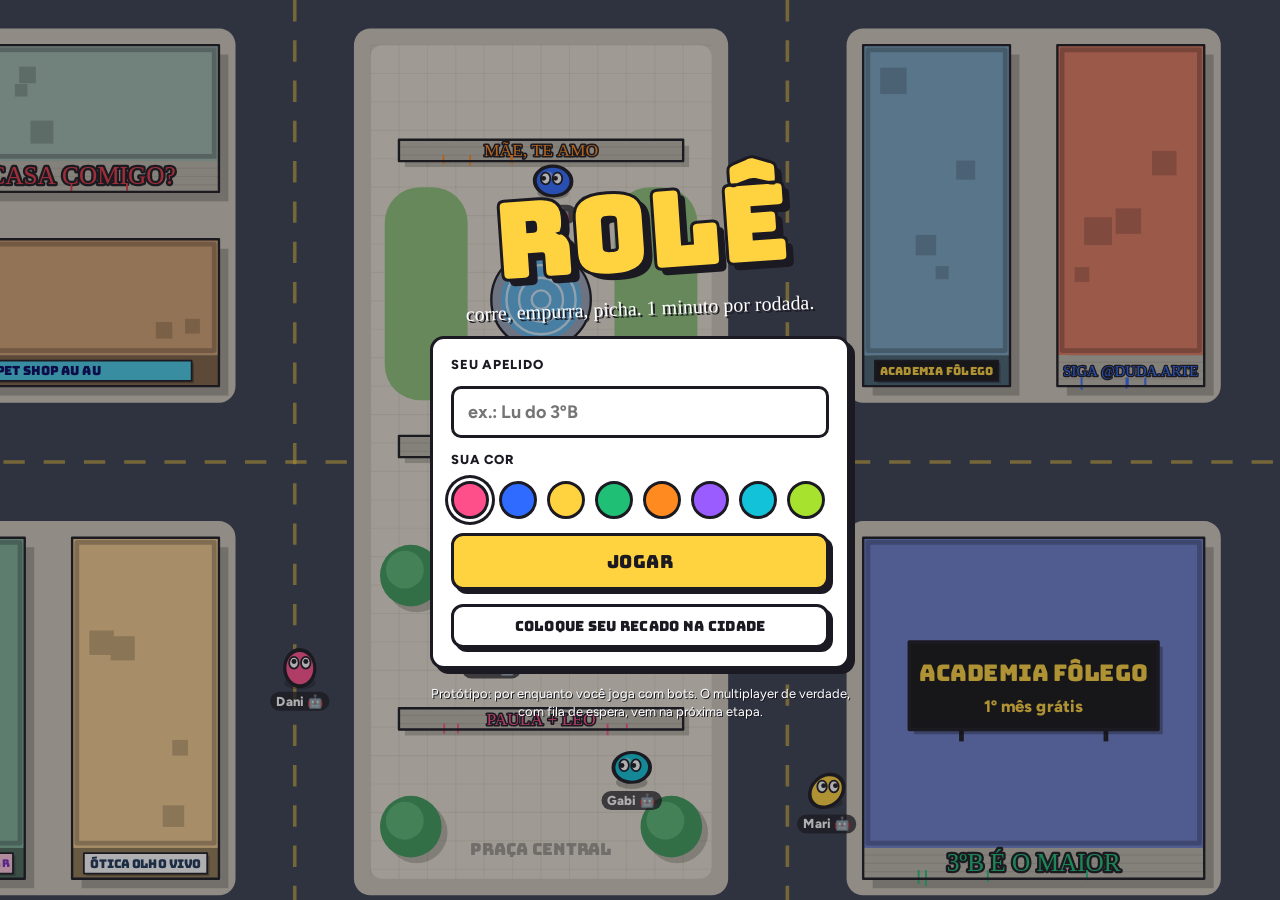
==== role/public/index.html @ e2a65e47 "Adiciona protótipo do jogo Rolê em role/ Página estática mobile-first com três modos, bots, espaços " ====
<!doctype html>
<html lang="pt-BR">
<head>
<meta charset="utf-8">
<meta name="viewport" content="width=device-width,initial-scale=1,viewport-fit=cover">
<meta name="description" content="Corre, empurra, picha. Party game de rodadas de 1 minuto, direto no navegador.">
<meta name="theme-color" content="#3b4152">
<meta property="og:type" content="website">
<meta property="og:url" content="https://role.close4us.com/">
<meta property="og:title" content="Rolê: corre, empurra, picha">
<meta property="og:description" content="Partidas de 1 minuto numa cidade cheia de muros pra pichar. Entra e chama a galera.">
<meta property="og:image" content="https://role.close4us.com/og.png">
<meta property="og:image:width" content="1200">
<meta property="og:image:height" content="630">
<meta name="twitter:card" content="summary_large_image">
<title>Rolê</title>
<link rel="icon" href="favicon.svg" type="image/svg+xml">
<link rel="preconnect" href="https://fonts.googleapis.com">
<link rel="preconnect" href="https://fonts.gstatic.com" crossorigin>
<link rel="stylesheet" href="https://fonts.googleapis.com/css2?family=Bungee&family=Figtree:wght@500;700;800&family=Permanent+Marker&display=swap">
<style>
/* Layout: canvas da cidade em tela cheia; HUD e telas como adesivos lambe-lambe colados por cima. Visual único (dia de sol no asfalto). */
:root{
  --ink:#1b1a22;
  --paper:#ffffff;
  --asphalt:#3b4152;
  --sun:#ffd23f;
  --pink:#ff4f8b;
  --sky:#2f6bff;
  --muted:#5d5a6b;
  --line:#d9d5e4;
  --display:'Bungee','Arial Black',Impact,sans-serif;
  --body:'Figtree',system-ui,-apple-system,'Segoe UI',sans-serif;
  --marker:'Permanent Marker','Comic Sans MS',cursive;
  color-scheme:light;
}
*,*::before,*::after{box-sizing:border-box}
html,body{height:100%;overflow:hidden}
body{margin:0;font-size:14px}
[hidden]{display:none!important}
:root{padding-top:env(safe-area-inset-top,0px);padding-bottom:env(safe-area-inset-bottom,0px)}
body{background:var(--asphalt);color:var(--ink);font-family:var(--body);-webkit-user-select:none;user-select:none;-webkit-tap-highlight-color:transparent;overscroll-behavior:none}
#cv{position:fixed;inset:0;width:100%;height:100%;display:block;touch-action:none}

/* ---------- adesivos ---------- */
.sticker{background:var(--paper);border:3px solid var(--ink);border-radius:14px;box-shadow:5px 5px 0 var(--ink)}
.btn{font-family:var(--display);font-size:18px;letter-spacing:.02em;border:3px solid var(--ink);border-radius:12px;padding:14px 18px;background:var(--sun);color:var(--ink);box-shadow:4px 4px 0 var(--ink);cursor:pointer;touch-action:manipulation;width:100%}
.btn:active{transform:translate(3px,3px);box-shadow:1px 1px 0 var(--ink)}
.btn:focus-visible,.chip:focus-visible,.swatch:focus-visible,.opt:focus-visible{outline:3px solid var(--sky);outline-offset:3px}
.btn.alt{background:var(--paper)}
.btn.pink{background:var(--pink);color:var(--paper)}
.btn.small{font-size:14px;padding:10px 12px}

/* ---------- telas ---------- */
.screen{position:fixed;inset:0;z-index:20;display:flex;align-items:center;justify-content:center;overflow-y:auto;
  padding-left:max(16px,env(safe-area-inset-left,0px));padding-right:max(16px,env(safe-area-inset-right,0px));
  padding-block:calc(16px + env(safe-area-inset-top,0px)) calc(16px + env(safe-area-inset-bottom,0px));
  background:rgba(27,26,34,.35)}
.panel{width:100%;max-width:420px;display:flex;flex-direction:column;gap:16px;margin:auto}
.logo{font-family:var(--display);font-size:clamp(64px,22vw,104px);line-height:.9;color:var(--sun);
  -webkit-text-stroke:3px var(--ink);text-shadow:6px 6px 0 var(--ink);transform:rotate(-4deg);text-align:center;margin:8px 0 0}
.tag{font-family:var(--marker);font-size:20px;color:var(--paper);text-align:center;transform:rotate(-2deg);text-shadow:2px 2px 0 var(--ink)}
.card{padding:18px;display:flex;flex-direction:column;gap:14px}
.card h2{font-family:var(--display);font-size:20px;margin:0;text-wrap:balance}
.card p{margin:0;line-height:1.45;color:var(--muted);font-size:15px}
label.lbl{font-weight:800;font-size:13px;letter-spacing:.06em;text-transform:uppercase}
input[type=text]{font:700 18px var(--body);padding:12px 14px;border:3px solid var(--ink);border-radius:10px;width:100%;background:#fff;color:var(--ink);-webkit-user-select:text;user-select:text}
input[type=text]:focus{outline:3px solid var(--sky);outline-offset:2px}
.swatches{display:flex;flex-wrap:wrap;gap:10px}
.swatch{width:38px;height:38px;border-radius:50%;border:3px solid var(--ink);cursor:pointer;padding:0}
.swatch[aria-pressed="true"]{box-shadow:0 0 0 3px var(--paper),0 0 0 6px var(--ink)}
.row{display:flex;gap:12px}
.row>*{flex:1;min-width:0}
.fine{font-size:13px;color:var(--paper);text-align:center;line-height:1.4;text-shadow:1px 1px 0 var(--ink);margin:0}

/* matchmaking */
.slots{display:grid;grid-template-columns:repeat(2,minmax(0,1fr));gap:8px}
.slot{border:2px dashed var(--line);border-radius:10px;padding:10px;font-weight:800;font-size:15px;display:flex;align-items:center;gap:8px;min-height:44px;color:var(--muted)}
.slot.on{border:2px solid var(--ink);color:var(--ink);animation:pop .25s ease-out}
.slot .dot{width:16px;height:16px;border-radius:50%;border:2px solid var(--ink);flex:none}
.slot .who{min-width:0;overflow:hidden;text-overflow:ellipsis;white-space:nowrap}
.slot small{margin-left:auto;font-size:11px;color:var(--muted);font-weight:700}
@keyframes pop{from{transform:scale(.85)}to{transform:scale(1)}}

/* resultados */
.rank{list-style:none;margin:0;padding:0;display:flex;flex-direction:column;gap:6px}
.rank li{display:flex;align-items:center;gap:10px;padding:8px 10px;border-radius:10px;font-weight:700;background:#f4f2f8}
.rank li.me{background:var(--sun);border:2px solid var(--ink)}
.rank .pos{font-family:var(--display);width:28px;text-align:center}
.rank .nm{flex:1;min-width:0;overflow:hidden;text-overflow:ellipsis;white-space:nowrap}
.rank .pts{font-family:var(--display);font-variant-numeric:tabular-nums}
.queue{display:flex;gap:10px;align-items:flex-start;padding:12px;border-radius:10px;background:#eef3ff;font-size:14px;line-height:1.4}
.queue b{font-weight:800}

/* anúncios */
.opts{display:flex;flex-direction:column;gap:8px}
.opt{display:flex;gap:12px;align-items:center;text-align:left;border:3px solid var(--ink);border-radius:12px;padding:10px 12px;background:#fff;cursor:pointer;font:inherit;color:var(--ink)}
.opt[aria-pressed="true"]{background:var(--sun);box-shadow:3px 3px 0 var(--ink)}
.opt .ot{flex:1;min-width:0}
.opt .ot b{display:block;font-size:16px}
.opt .ot span{font-size:13px;color:var(--muted)}
.opt[aria-pressed="true"] .ot span{color:var(--ink)}
.opt .price{font-family:var(--display);font-size:15px;white-space:nowrap}
#adPrev{width:100%;height:auto;aspect-ratio:2/1;max-width:100%;border:3px solid var(--ink);border-radius:10px;background:var(--asphalt);display:block}
.reach{display:flex;justify-content:space-between;gap:8px;font-size:14px;font-weight:700;flex-wrap:wrap}
.reach span:last-child{font-family:var(--display);font-variant-numeric:tabular-nums}
.ok{padding:12px;border-radius:10px;background:#e7f8ef;border:2px solid #1fbf75;font-size:14px;line-height:1.45}
.rules{font-size:12.5px;color:var(--muted);line-height:1.45;margin:0}

/* ---------- HUD ---------- */
#hud{position:fixed;inset:0;z-index:10;pointer-events:none}
.top{position:absolute;left:0;right:0;top:0;display:flex;align-items:flex-start;justify-content:space-between;gap:8px;
  padding-top:calc(10px + env(safe-area-inset-top,0px));padding-left:max(12px,env(safe-area-inset-left,0px));padding-right:max(12px,env(safe-area-inset-right,0px))}
.pill{background:var(--paper);border:3px solid var(--ink);border-radius:999px;padding:6px 12px;font-family:var(--display);font-size:13px;box-shadow:3px 3px 0 var(--ink);white-space:nowrap}
#timer{font-size:22px;padding:4px 12px;min-width:64px;text-align:center;font-variant-numeric:tabular-nums}
#timer.hot{background:var(--pink);color:var(--paper);animation:beat .5s infinite alternate}
@keyframes beat{to{transform:scale(1.08)}}
.side{display:flex;flex-direction:column;gap:8px;align-items:flex-start}
.side.r{align-items:flex-end}
#board{background:rgba(255,255,255,.92);border:3px solid var(--ink);border-radius:12px;padding:6px 8px;display:flex;flex-direction:column;gap:2px;min-width:132px;box-shadow:3px 3px 0 var(--ink)}
#board div{display:flex;gap:6px;align-items:center;font-weight:800;font-size:13px}
#board div.me{color:var(--sky)}
#board i{width:10px;height:10px;border-radius:50%;border:2px solid var(--ink);flex:none}
#board span{flex:1;min-width:0;overflow:hidden;text-overflow:ellipsis;white-space:nowrap;max-width:88px}
#board b{font-family:var(--display);font-weight:400;font-variant-numeric:tabular-nums}
#board .unit{font-size:10px;color:var(--muted);letter-spacing:.06em;text-transform:uppercase;justify-content:space-between}
.watch{background:var(--ink);color:var(--paper);border-radius:999px;padding:5px 10px;font-weight:800;font-size:12px}
.reacts{position:absolute;right:calc(28px + env(safe-area-inset-right,0px));bottom:calc(140px + env(safe-area-inset-bottom,0px));display:flex;flex-direction:column;gap:8px;pointer-events:auto}
.chip{width:40px;height:40px;border-radius:50%;border:3px solid var(--ink);background:var(--paper);font-size:19px;cursor:pointer;box-shadow:2px 2px 0 var(--ink);padding:0;touch-action:manipulation}
.chip:active{transform:translate(2px,2px);box-shadow:none}
#mute{pointer-events:auto;font-size:15px}
#toast{position:absolute;left:50%;top:calc(186px + env(safe-area-inset-top,0px));transform:translateX(-50%) rotate(-2deg);max-width:calc(100% - 32px);
  font-family:var(--display);font-size:16px;text-align:center;background:var(--sun);border:3px solid var(--ink);border-radius:12px;padding:8px 14px;box-shadow:4px 4px 0 var(--ink);transition:opacity .25s,transform .25s}
#toast.off{opacity:0;transform:translateX(-50%) rotate(-2deg) translateY(-10px)}
#dash{position:absolute;right:calc(18px + env(safe-area-inset-right,0px));bottom:calc(26px + env(safe-area-inset-bottom,0px));width:96px;height:96px;border-radius:50%;
  border:4px solid var(--ink);background:conic-gradient(var(--pink) calc(var(--cd,1)*360deg),#c9c3d6 0);box-shadow:4px 4px 0 var(--ink);
  font-family:var(--display);font-size:13px;color:var(--paper);pointer-events:auto;touch-action:none;cursor:pointer;text-shadow:1px 1px 0 var(--ink)}
#dash:active{transform:translate(3px,3px);box-shadow:1px 1px 0 var(--ink)}
#hint{position:absolute;left:calc(22px + env(safe-area-inset-left,0px));bottom:calc(36px + env(safe-area-inset-bottom,0px));color:var(--paper);font-weight:800;font-size:13px;text-shadow:1px 1px 0 var(--ink);opacity:.9}

/* cartão de rodada */
#card{position:fixed;inset:0;z-index:15;display:flex;align-items:center;justify-content:center;pointer-events:none;
  padding-left:max(16px,env(safe-area-inset-left,0px));padding-right:max(16px,env(safe-area-inset-right,0px))}
#card .sticker{max-width:380px;width:100%;padding:18px;display:flex;flex-direction:column;gap:10px;text-align:center;transform:rotate(-1.5deg);animation:slap .35s cubic-bezier(.2,1.6,.4,1)}
@keyframes slap{from{transform:scale(1.5) rotate(4deg);opacity:0}to{transform:scale(1) rotate(-1.5deg);opacity:1}}
.eyebrow{font-weight:800;font-size:12px;letter-spacing:.12em;text-transform:uppercase;color:var(--muted)}
.mode{font-family:var(--display);font-size:30px;line-height:1;margin:0;text-wrap:balance}
.tip{font-size:16px;line-height:1.4;margin:0}
.sponsor{display:flex;align-items:center;justify-content:center;gap:8px;font-size:13px;color:var(--muted);font-weight:700;flex-wrap:wrap}
.brand{font-family:var(--display);font-size:13px;padding:4px 8px;border-radius:6px;border:2px solid var(--ink)}
.count{font-family:var(--display);font-size:56px;line-height:1;color:var(--pink);-webkit-text-stroke:2px var(--ink)}
.mini{list-style:none;margin:0;padding:0;display:flex;flex-direction:column;gap:4px;text-align:left}
.mini li{display:flex;gap:8px;font-weight:800}
.mini li span:last-child{margin-left:auto;font-family:var(--display);font-weight:400}

@media (prefers-reduced-motion:reduce){
  *{animation:none!important;transition:none!important}
}
</style>
</head>
<body>
<canvas id="cv" aria-label="Cidade do jogo Rolê"></canvas>

<div id="hud" hidden>
  <div class="top">
    <div class="side">
      <div class="pill" id="modeName">Batata Quente</div>
      <div id="board"></div>
    </div>
    <div class="pill" id="timer">60</div>
    <div class="side r">
      <div class="row" style="gap:6px;flex:none">
        <div class="pill" id="roundNo">1/3</div>
        <button class="chip" id="mute" aria-label="Ligar ou desligar som">🔊</button>
      </div>
      <div class="watch" id="watch">4 na fila</div>
    </div>
  </div>
  <div class="reacts" aria-label="Reações">
    <button class="chip" data-r="😂" aria-label="Rir">😂</button>
    <button class="chip" data-r="🔥" aria-label="Fogo">🔥</button>
    <button class="chip" data-r="😱" aria-label="Susto">😱</button>
  </div>
  <div id="toast" class="off"></div>
  <div id="hint">Arraste aqui pra andar</div>
  <button id="dash" aria-label="Empurrar">EMPURRA</button>
</div>

<div id="card" hidden></div>

<!-- LOBBY -->
<section class="screen" id="lobby">
  <div class="panel">
    <h1 class="logo">ROLÊ</h1>
    <div class="tag">corre, empurra, picha. 1 minuto por rodada.</div>
    <div class="sticker card">
      <label class="lbl" for="nick">Seu apelido</label>
      <input type="text" id="nick" maxlength="12" placeholder="ex.: Lu do 3ºB" autocomplete="off">
      <label class="lbl">Sua cor</label>
      <div class="swatches" id="swatches"></div>
      <button class="btn" id="play">JOGAR</button>
      <button class="btn alt small" id="openAds">Coloque seu recado na cidade</button>
    </div>
    <p class="fine">Protótipo: por enquanto você joga com bots. O multiplayer de verdade, com fila de espera, vem na próxima etapa.</p>
  </div>
</section>

<!-- MATCHMAKING -->
<section class="screen" id="match" hidden>
  <div class="panel">
    <div class="sticker card">
      <h2 id="mmTitle">Procurando sala…</h2>
      <div class="slots" id="slots"></div>
      <p id="mmNote">Pouca gente online agora. Completamos a sala com bots, e eles saem quando alguém entra.</p>
    </div>
  </div>
</section>

<!-- RESULTADOS -->
<section class="screen" id="results" hidden>
  <div class="panel">
    <div class="sticker card">
      <div class="eyebrow">Fim da partida · 3 rodadas</div>
      <h2 id="resTitle">Você ficou em 2º</h2>
      <ol class="rank" id="rank"></ol>
      <div class="queue" id="queueBox"></div>
      <button class="btn" id="again">JOGAR DE NOVO</button>
      <div class="row">
        <button class="btn alt small" id="share">Chamar amigos</button>
        <button class="btn pink small" id="resAds">Seu recado aqui</button>
      </div>
      <input type="text" id="shareTxt" readonly hidden aria-label="Texto pra compartilhar">
    </div>
  </div>
</section>

<!-- ANUNCIE -->
<section class="screen" id="ads" hidden>
  <div class="panel">
    <div class="sticker card">
      <div class="eyebrow">Anuncie no Rolê</div>
      <h2>Sua mensagem no meio da partida</h2>
      <div class="opts" id="opts">
        <button class="opt" data-k="muro" aria-pressed="true"><div class="ot"><b>Recado no muro</b><span>Aniversário, declaração, @ do seu perfil. Fica 24h no muro da praça.</span></div><div class="price">R$ 5</div></button>
        <button class="opt" data-k="outdoor" aria-pressed="false"><div class="ot"><b>Outdoor da praça</b><span>Para negócios. Imagem e frase no ponto mais visto do mapa, por 1 dia.</span></div><div class="price">R$ 49</div></button>
        <button class="opt" data-k="fachada" aria-pressed="false"><div class="ot"><b>Fachada da sua loja</b><span>Sua loja vira um prédio da cidade e o alvo do modo Corre Pra Loja. 1 semana.</span></div><div class="price">R$ 149</div></button>
      </div>
      <label class="lbl" for="adText" id="adLbl">Seu recado</label>
      <input type="text" id="adText" maxlength="24" placeholder="FELIZ NIVER, JU!" autocomplete="off">
      <label class="lbl">Cor</label>
      <div class="swatches" id="adSw"></div>
      <canvas id="adPrev" width="640" height="320" aria-label="Prévia do anúncio na cidade"></canvas>
      <div class="reach"><span>Visualizações estimadas no período</span><span id="reach">~16 mil</span></div>
      <p class="rules">Estimativa ilustrativa, considerando 2 mil partidas por dia. Tudo passa por moderação antes de aparecer. Proibido: ofensas, golpes, conteúdo adulto, apostas e política partidária.</p>
      <div class="ok" id="adOk" hidden></div>
      <button class="btn pink" id="adSend">ENVIAR PARA APROVAÇÃO</button>
      <button class="btn alt small" id="adBack">Voltar</button>
    </div>
  </div>
</section>

<script>
(()=>{
'use strict';
const $=s=>document.querySelector(s);
const rand=(a,b)=>a+Math.random()*(b-a);
const clamp=(v,a,b)=>v<a?a:v>b?b:v;
const pick=a=>a[Math.floor(Math.random()*a.length)];
const shuffle=a=>{for(let i=a.length-1;i>0;i--){const j=Math.floor(Math.random()*(i+1));[a[i],a[j]]=[a[j],a[i]]}return a};
const DISPLAY="'Bungee','Arial Black',Impact,sans-serif";
const BODY="'Figtree',system-ui,sans-serif";
const MARKER="'Permanent Marker','Comic Sans MS',cursive";
const reduceMotion=matchMedia('(prefers-reduced-motion: reduce)').matches;
const store={get(k){try{return JSON.parse(localStorage.getItem(k))}catch(e){return null}},set(k,v){try{localStorage.setItem(k,JSON.stringify(v))}catch(e){}}};

/* ================= conteúdo (anúncios de exemplo, negócios fictícios) ================= */
const COLORS=['#ff4f8b','#2f6bff','#ffd23f','#1fbf75','#ff8a1f','#9b5cff','#12c2d8','#a6e22e'];
const LOJAS=[
 {name:'PADARIA PÃO QUENTE',bg:'#f4a259',fg:'#3b1f0a'},
 {name:'AÇAÍ DO BAIRRO',bg:'#6a2c91',fg:'#f7e8ff'},
 {name:'BARBEARIA NAVALHA',bg:'#f1f1f1',fg:'#c1121f'},
 {name:'PIZZARIA FORNO VELHO',bg:'#2d6a4f',fg:'#ffe8a3'},
 {name:'PET SHOP AU AU',bg:'#48cae4',fg:'#03045e'},
 {name:'ACADEMIA FÔLEGO',bg:'#151515',fg:'#ffd23f'},
 {name:'SORVETERIA POLAR',bg:'#ffc8dd',fg:'#7b2cbf'},
 {name:'ÓTICA OLHO VIVO',bg:'#ffffff',fg:'#1d3557'},
 {name:'MERCADINHO DA ESQUINA',bg:'#e63946',fg:'#ffffff'},
 {name:'LAVA RÁPIDO BRILHO',bg:'#0077b6',fg:'#caf0f8'},
 {name:'PASTEL DA FEIRA',bg:'#ffb703',fg:'#5a189a'},
 {name:'BORRACHARIA DO TONHO',bg:'#343a40',fg:'#ff8a1f'},
];
const OUTDOORS=[
 {brand:'AÇAÍ DO BAIRRO',line:'2 copos por R$ 20',bg:'#6a2c91',fg:'#ffffff'},
 {brand:'ACADEMIA FÔLEGO',line:'1º mês grátis',bg:'#151515',fg:'#ffd23f'},
 {brand:'PIZZARIA FORNO VELHO',line:'peça pelo zap',bg:'#2d6a4f',fg:'#ffe8a3'},
];
const PLAZA_AD={brand:'SEU ANÚNCIO AQUI',line:'a partir de R$ 49 por dia',bg:'#ffd23f',fg:'#1b1a22'};
const RECADOS=[
 {t:'FELIZ NIVER, JU!',c:'#ff4f8b'},{t:'ANA, CASA COMIGO?',c:'#e63946'},{t:'SIGA @DUDA.ARTE',c:'#2f6bff'},
 {t:'3ºB É O MAIOR',c:'#1fbf75'},{t:'VOLTA, MARQUINHOS',c:'#9b5cff'},{t:'MÃE, TE AMO',c:'#ff8a1f'},
 {t:'BOM DIA, VIZINHO!',c:'#12c2d8'},{t:'PAULA + LÉO',c:'#ff4f8b'},
];
const NAMES=['Bia','Rafa','Duda','Caio','Lelê','Tiago','Mari','Juninho','Nina','Gabi','Pedrão','Lu','Vini','Carol','Zé','Teté','Kaká','Dani'];

/* ================= cidade ================= */
const W=1248,H=1664,BS=288,ST=128,M=64,FRONT=26,CELL=32;
const COLS=Math.ceil(W/CELL),ROWS=Math.ceil(H/CELL),N=COLS*ROWS;
const plaza={x:M+BS+ST,y:M+BS+ST,w:BS,h:BS*2+ST};
const PATTERN=['h','full','v','v',null,'h','h',null,'full','full','h','v'];
const ROOFS=['#e07a5f','#81b29a','#f2cc8f','#6d7fcc','#c98bb9','#9fb8ad','#d4a373','#7aa6c2'];
const blocks=[],buildings=[],muros=[],rects=[],circles=[],tiles=[];
let billboard=null;

function seeded(s){return()=>{s=(s*16807)%2147483647;return(s-1)/2147483646}}
function buildCity(){
  let li=0,ri=0,oi=0;
  for(let r=0;r<4;r++)for(let c=0;c<3;c++){
    const x=M+c*(BS+ST),y=M+r*(BS+ST),p=PATTERN[r*3+c];
    if(!p)continue;
    blocks.push({x,y,w:BS,h:BS});
    const parts=p==='full'?[[x,y,BS,BS]]:p==='h'?[[x,y,124,BS],[x+164,y,124,BS]]:[[x,y,BS,124],[x,y+164,BS,124]];
    for(const [bx,by,bw,bh] of parts){
      const i=buildings.length;
      const b={x:bx,y:by,w:bw,h:bh,roof:ROOFS[i%ROOFS.length],rng:seeded(i*97+13)};
      if(i%3===2){b.recado=RECADOS[ri++%RECADOS.length]}else{b.loja=LOJAS[li++%LOJAS.length]}
      if(p==='full'){b.outdoor=OUTDOORS[oi++%OUTDOORS.length]}
      b.door={x:bx+bw/2,y:by+bh+20};
      b.deco=[];for(let k=0;k<4;k++)b.deco.push({x:b.rng(),y:b.rng(),s:b.rng()});
      buildings.push(b);rects.push(b);
      const n=Math.max(3,Math.round(bw/36)),tw=bw/n;
      for(let k=0;k<n;k++)tiles.push({x:bx+k*tw,y:by+bh-FRONT,w:tw,h:FRONT,owner:-1,stands:[{x:bx+k*tw+tw/2,y:by+bh+16}],t:0});
    }
  }
  // praça: muros, chafariz, árvores, outdoor
  const px=plaza.x,py=plaza.y;
  [[py+80],[py+330],[py+560]].forEach(([yy],k)=>{
    const m={x:px+24,y:yy,w:240,h:18,recado:RECADOS[(ri+k)%RECADOS.length],muro:true};
    muros.push(m);rects.push(m);
    const n=7,tw=m.w/n;
    for(let j=0;j<n;j++)tiles.push({x:m.x+j*tw,y:m.y,w:tw,h:m.h,owner:-1,stands:[{x:m.x+j*tw+tw/2,y:m.y-16},{x:m.x+j*tw+tw/2,y:m.y+m.h+16}],t:0});
  });
  circles.push({x:px+BS/2,y:py+215,r:42,fountain:true});
  circles.push({x:px+34,y:py+448,r:20,tree:true},{x:px+BS-34,y:py+448,r:20,tree:true},{x:px+34,y:py+660,r:20,tree:true},{x:px+BS-34,y:py+660,r:20,tree:true});
  billboard={x:px+54,y:py+440,w:180,h:44,ad:PLAZA_AD,board:true};
  rects.push(billboard);
}
buildCity();
applyPurchased();

function applyPurchased(){
  const a=store.get('role_ad');if(!a||!a.text)return;
  if(a.kind==='muro'){muros[0].recado={t:a.text,c:a.color,mine:true}}
  else if(a.kind==='outdoor'){billboard.ad={brand:a.text,line:'anúncio aprovado',bg:a.color,fg:inkOn(a.color),mine:true}}
  else if(a.kind==='fachada'){const b=buildings.find(b=>b.loja);b.loja={name:a.text,bg:a.color,fg:inkOn(a.color),mine:true}}
}
function inkOn(hex){const n=parseInt(hex.slice(1),16),r=n>>16,g=n>>8&255,b=n&255;return(r*299+g*587+b*114)/1000>150?'#1b1a22':'#ffffff'}

/* grade para caminhos */
const blocked=new Uint8Array(N);
for(let cy=0;cy<ROWS;cy++)for(let cx=0;cx<COLS;cx++){
  const x=cx*CELL+CELL/2,y=cy*CELL+CELL/2;let b=x>W-12||y>H-12;
  for(const r of rects)if(x>r.x-10&&x<r.x+r.w+10&&y>r.y-10&&y<r.y+r.h+10){b=true;break}
  for(const c of circles)if(Math.hypot(x-c.x,y-c.y)<c.r+10){b=true;break}
  blocked[cy*COLS+cx]=b?1:0;
}
const cellOf=(x,y)=>clamp(Math.floor(y/CELL),0,ROWS-1)*COLS+clamp(Math.floor(x/CELL),0,COLS-1);
function freeCellNear(ci){
  if(!blocked[ci])return ci;
  const cx=ci%COLS,cy=(ci/COLS)|0;
  for(let rr=1;rr<6;rr++)for(let dy=-rr;dy<=rr;dy++)for(let dx=-rr;dx<=rr;dx++){
    const nx=cx+dx,ny=cy+dy;if(nx<0||ny<0||nx>=COLS||ny>=ROWS)continue;
    const n=ny*COLS+nx;if(!blocked[n])return n;
  }
  return ci;
}
const fields=new Map();
function field(tc){
  tc=freeCellNear(tc);
  let f=fields.get(tc);if(f)return f;
  if(fields.size>160)fields.clear();
  f=new Int16Array(N).fill(-1);const q=new Int32Array(N);let h=0,t=0;f[tc]=0;q[t++]=tc;
  while(h<t){const c=q[h++],cx=c%COLS,cy=(c/COLS)|0,d=f[c]+1;
    if(cx>0&&!blocked[c-1]&&f[c-1]<0){f[c-1]=d;q[t++]=c-1}
    if(cx<COLS-1&&!blocked[c+1]&&f[c+1]<0){f[c+1]=d;q[t++]=c+1}
    if(cy>0&&!blocked[c-COLS]&&f[c-COLS]<0){f[c-COLS]=d;q[t++]=c-COLS}
    if(cy<ROWS-1&&!blocked[c+COLS]&&f[c+COLS]<0){f[c+COLS]=d;q[t++]=c+COLS}}
  fields.set(tc,f);return f;
}
const NB=[[-1,0],[1,0],[0,-1],[0,1],[-1,-1],[1,-1],[-1,1],[1,1]];
function neighborBy(f,ci,better){
  const cx=ci%COLS,cy=(ci/COLS)|0;let best=-1,bv=f[ci];
  for(const [dx,dy] of NB){const nx=cx+dx,ny=cy+dy;if(nx<0||ny<0||nx>=COLS||ny>=ROWS)continue;
    const n=ny*COLS+nx;if(f[n]<0)continue;
    if(dx&&dy&&(blocked[cy*COLS+nx]||blocked[ny*COLS+cx]))continue;
    if(bv<0||better(f[n],bv)){bv=f[n];best=n}}
  return best;
}
function dirTo(p,gx,gy){
  const dx=gx-p.x,dy=gy-p.y,d=Math.hypot(dx,dy)||1;
  const f=field(cellOf(gx,gy)),ci=cellOf(p.x,p.y);
  if(d<CELL*1.6||f[ci]===0)return[dx/d,dy/d];
  const n=neighborBy(f,ci,(a,b)=>a<b);
  if(n<0)return[dx/d,dy/d];
  const tx=(n%COLS)*CELL+CELL/2-p.x,ty=((n/COLS)|0)*CELL+CELL/2-p.y,td=Math.hypot(tx,ty)||1;
  return[tx/td,ty/td];
}
function dirAway(p,from){
  const f=field(cellOf(from.x,from.y)),ci=cellOf(p.x,p.y);
  const n=neighborBy(f,ci,(a,b)=>a>b);
  let ax=p.x-from.x,ay=p.y-from.y;const ad=Math.hypot(ax,ay)||1;ax/=ad;ay/=ad;
  if(n<0)return[ax,ay];
  let tx=(n%COLS)*CELL+CELL/2-p.x,ty=((n/COLS)|0)*CELL+CELL/2-p.y;const td=Math.hypot(tx,ty)||1;
  tx=tx/td+ax*.5;ty=ty/td+ay*.5;const m=Math.hypot(tx,ty)||1;return[tx/m,ty/m];
}
function randomFreePoint(area){
  for(let i=0;i<200;i++){
    const x=area?rand(area.x,area.x+area.w):rand(40,W-40),y=area?rand(area.y,area.y+area.h):rand(40,H-40);
    if(!blocked[cellOf(x,y)])return{x,y};
  }
  return{x:plaza.x+BS/2,y:plaza.y+BS};
}

/* ================= som ================= */
let AC=null,muted=store.get('role_muted')===true;
function audio(){if(AC||muted)return;try{AC=new(window.AudioContext||window.webkitAudioContext)()}catch(e){}}
function tone(f1,f2,dur,type='square',vol=.05){
  if(!AC||muted)return;const t=AC.currentTime,o=AC.createOscillator(),g=AC.createGain();
  o.type=type;o.frequency.setValueAtTime(f1,t);o.frequency.exponentialRampToValueAtTime(Math.max(30,f2),t+dur);
  g.gain.setValueAtTime(vol,t);g.gain.exponentialRampToValueAtTime(.0001,t+dur);o.connect(g).connect(AC.destination);o.start(t);o.stop(t+dur+.02);
}
function boom(){
  if(!AC||muted)return;const t=AC.currentTime,len=AC.sampleRate*.5,buf=AC.createBuffer(1,len,AC.sampleRate),d=buf.getChannelData(0);
  for(let i=0;i<len;i++)d[i]=(Math.random()*2-1)*Math.pow(1-i/len,2.5);
  const s=AC.createBufferSource(),g=AC.createGain(),fl=AC.createBiquadFilter();fl.type='lowpass';fl.frequency.value=900;
  s.buffer=buf;g.gain.value=.35;s.connect(fl).connect(g).connect(AC.destination);s.start(t);tone(160,40,.4,'sine',.2);
}
const SFX={
  bump:()=>tone(rand(180,240),90,.12,'triangle',.06),
  dash:()=>tone(300,900,.12,'sawtooth',.03),
  knock:()=>{tone(520,120,.25,'square',.05);tone(800,300,.15,'triangle',.04)},
  paint:()=>tone(rand(600,900),rand(1200,1600),.06,'sine',.03),
  pass:()=>tone(440,880,.15,'square',.05),
  score:()=>{tone(660,660,.08,'square',.04);setTimeout(()=>tone(990,990,.12,'square',.04),80)},
  tick:()=>tone(880,880,.05,'square',.03),
  go:()=>tone(520,1040,.3,'square',.06),
};

/* ================= jogadores ================= */
let players=[],me=null,nextId=0;
function makePlayer(name,color,bot){
  return{id:nextId++,name,color,bot,x:0,y:0,vx:0,vy:0,r:14,stun:0,spin:0,dashT:0,dashCd:0,lookX:0,lookY:1,
    score:0,total:0,passCd:0,arrived:false,knockImm:0,wob:Math.random()*6,
    skill:bot?rand(.8,.95):1,brain:{t:0,dx:0,dy:0,goal:null,goalT:0,distract:0,tile:null}};
}
function spawnAll(area){
  for(const p of players){const s=randomFreePoint(area);p.x=s.x;p.y=s.y;p.vx=p.vy=0;p.stun=0;p.dashT=0;p.score=0;p.arrived=false;p.passCd=0;p.brain.goal=null;p.brain.tile=null}
}
const MAXS=190,DASH=540;
const input={x:0,y:0};
function dash(p){
  if(p.dashCd>0||p.stun>0)return;
  let dx=p.bot?p.brain.dx:input.x,dy=p.bot?p.brain.dy:input.y;const m=Math.hypot(dx,dy);
  if(m<.2){dx=p.lookX;dy=p.lookY}else{dx/=m;dy/=m}
  p.vx=dx*DASH;p.vy=dy*DASH;p.dashT=.2;p.dashCd=1.1;
  for(let i=0;i<6;i++)part(p.x-dx*10,p.y-dy*10,-dx*rand(40,120)+rand(-40,40),-dy*rand(40,120)+rand(-40,40),'#e9e4f2',rand(3,6),.4);
  if(p===me)SFX.dash();
}
function stepPlayer(p,dt){
  p.dashCd-=dt;p.dashT-=dt;p.stun-=dt;p.passCd-=dt;p.knockImm-=dt;p.wob+=dt*10;
  let ix=p.bot?p.brain.dx:input.x,iy=p.bot?p.brain.dy:input.y;const m=Math.hypot(ix,iy);if(m>1){ix/=m;iy/=m}
  if(p.stun>0){const f=Math.exp(-dt*2.4);p.vx*=f;p.vy*=f;p.spin+=dt*16}
  else if(p.dashT<=0){const ms=MAXS*p.skill,k=Math.min(1,dt*9);p.vx+=(ix*ms-p.vx)*k;p.vy+=(iy*ms-p.vy)*k}
  if(m>.15&&p.stun<=0){const k=Math.min(1,dt*12);p.lookX+=(ix/Math.max(m,1)-p.lookX)*k;p.lookY+=(iy/Math.max(m,1)-p.lookY)*k}
  const steps=2;for(let s=0;s<steps;s++){p.x+=p.vx*dt/steps;p.y+=p.vy*dt/steps;collideWorld(p)}
}
function collideWorld(p){
  for(const r of rects){
    if(p.x<r.x-p.r||p.x>r.x+r.w+p.r||p.y<r.y-p.r||p.y>r.y+r.h+p.r)continue;
    const cx=clamp(p.x,r.x,r.x+r.w),cy=clamp(p.y,r.y,r.y+r.h);let dx=p.x-cx,dy=p.y-cy,d2=dx*dx+dy*dy,nx,ny,push;
    if(d2>=p.r*p.r)continue;
    if(d2>1e-4){const d=Math.sqrt(d2);nx=dx/d;ny=dy/d;push=p.r-d}
    else{const l=p.x-r.x,rt=r.x+r.w-p.x,t=p.y-r.y,b=r.y+r.h-p.y,mn=Math.min(l,rt,t,b);
      if(mn===l){nx=-1;ny=0}else if(mn===rt){nx=1;ny=0}else if(mn===t){nx=0;ny=-1}else{nx=0;ny=1}push=mn+p.r}
    hitSurface(p,nx,ny,push);
  }
  for(const c of circles){const dx=p.x-c.x,dy=p.y-c.y,d=Math.hypot(dx,dy),mn=p.r+c.r;if(d<mn&&d>0)hitSurface(p,dx/d,dy/d,mn-d)}
  if(p.x<p.r)hitSurface(p,1,0,p.r-p.x);if(p.x>W-p.r)hitSurface(p,-1,0,p.x-(W-p.r));
  if(p.y<p.r)hitSurface(p,0,1,p.r-p.y);if(p.y>H-p.r)hitSurface(p,0,-1,p.y-(H-p.r));
}
function hitSurface(p,nx,ny,push){
  p.x+=nx*push;p.y+=ny*push;const vn=p.vx*nx+p.vy*ny;
  if(vn<0){const e=p.stun>0?.7:.1;p.vx-=(1+e)*vn*nx;p.vy-=(1+e)*vn*ny;
    if(p.stun>0&&-vn>260){ftext(p.x,p.y-20,pick(['BONK!','POF!','AI!']),'#fff');if(near(p))SFX.bump()}}
}
const near=p=>me&&Math.hypot(p.x-me.x,p.y-me.y)<400;
function collidePlayers(){
  for(let i=0;i<players.length;i++)for(let j=i+1;j<players.length;j++){
    const a=players[i],b=players[j];let dx=b.x-a.x,dy=b.y-a.y,d=Math.hypot(dx,dy);const mn=a.r+b.r;
    if(d>=mn+2)continue;
    if(mode&&mode.contact)mode.contact(a,b);
    if(d>=mn||d===0)continue;
    const nx=dx/d,ny=dy/d,ov=(mn-d)/2;a.x-=nx*ov;a.y-=ny*ov;b.x+=nx*ov;b.y+=ny*ov;
    const ad=a.dashT>0,bd=b.dashT>0;
    if(ad&&!bd)knock(b,nx,ny,a);
    else if(bd&&!ad)knock(a,-nx,-ny,b);
    else{const vn=(b.vx-a.vx)*nx+(b.vy-a.vy)*ny;
      if(vn<0){const imp=-vn*(ad&&bd?1.4:.8);a.vx-=imp*nx;a.vy-=imp*ny;b.vx+=imp*nx;b.vy+=imp*ny;
        if(ad&&bd){a.stun=b.stun=.5;ftext((a.x+b.x)/2,(a.y+b.y)/2-24,'TOC!','#fff')}
        if(-vn>120&&(a===me||b===me))SFX.bump()}}
  }
}
function knock(v,nx,ny,att){
  if(v.knockImm>0)return;
  v.vx=nx*440+att.vx*.25;v.vy=ny*440+att.vy*.25;v.stun=.8;v.knockImm=.35;att.dashT=0;att.vx*=.25;att.vy*=.25;
  ftext(v.x,v.y-26,pick(['TOMBO!','SAI DA FRENTE!','OPA!','VAPT!','LÁ VAI!']),'#ffd23f');
  for(let i=0;i<10;i++)part(v.x,v.y,rand(-160,160),rand(-160,160),pick(['#fff','#ffd23f',v.color]),rand(2,5),.5);
  if(v===me||att===me){SFX.knock();shake(6)}
}

/* ================= bots ================= */
function think(b,dt){
  const br=b.brain;br.t-=dt;br.goalT-=dt;br.distract-=dt;
  if(br.t>0)return;br.t=rand(.12,.24);
  if(br.distract>0)return;
  if(Math.random()<.012){br.distract=rand(.5,1.1);const a=rand(0,6.28);br.dx=Math.cos(a);br.dy=Math.sin(a);return}
  let g=mode&&state==='play'?mode.goal(b):null;
  if(!g){if(!br.goal||br.goalT<0||Math.hypot(br.goal.x-b.x,br.goal.y-b.y)<30){br.goal=randomFreePoint();br.goalT=rand(3,6)}g=br.goal}
  let d=g.flee?dirAway(b,g.flee):dirTo(b,g.x,g.y);
  const jit=.25;br.dx=d[0]+rand(-jit,jit);br.dy=d[1]+rand(-jit,jit);
  if(g.dash&&Math.random()<g.dash)dash(b);
}
function nearestOther(b,filter){
  let best=null,bd=1e9;for(const p of players){if(p===b||(filter&&!filter(p)))continue;const d=Math.hypot(p.x-b.x,p.y-b.y);if(d<bd){bd=d;best=p}}
  return[best,bd];
}

/* ================= modos ================= */
const MODES={
  batata:{
    name:'Batata Quente',unit:'pontos',
    tip:'Fuja de quem está com a bomba. Pegou? Encoste em alguém pra passar antes que exploda!',
    area:{x:plaza.x-80,y:plaza.y-40,w:BS+160,h:BS*2+ST+80},
    start(){this.holder=pick(players);this.fuse=rand(11,14);this.wait=0;this.last=null;this.beep=0;toast(this.holder===me?'A bomba começa com você!':`${this.holder.name} começa com a bomba`)},
    update(dt){
      for(const p of players)if(p!==this.holder)p.score+=dt;
      if(this.wait>0){this.wait-=dt;if(this.wait<=0){
        const opts=players.filter(p=>p!==this.last);this.holder=pick(opts);this.fuse=rand(10,14);this.holder.passCd=.6;
        toast(this.holder===me?'A bomba caiu na sua mão!':`A bomba caiu com ${this.holder.name}`)}return}
      if(!this.holder)return;
      this.fuse-=dt;this.beep-=dt;
      if(this.holder===me&&this.beep<=0&&this.fuse<4){SFX.tick();this.beep=this.fuse<1.5?.15:.35}
      if(this.fuse<=0)this.explode();
    },
    contact(a,b){
      const h=this.holder;if(!h||this.wait>0||h.passCd>0)return;
      const to=a===h?b:b===h?a:null;if(!to)return;
      this.holder=to;to.passCd=.7;ftext(to.x,to.y-30,'PEGA!','#ff4f8b');
      if(to===me||h===me){SFX.pass();toast(to===me?'Você pegou a bomba! Passa pra frente!':`Passou pra ${to.name}!`)}
    },
    explode(){
      const h=this.holder,a=rand(0,6.28);h.vx=Math.cos(a)*720;h.vy=Math.sin(a)*720;h.stun=1.8;h.score-=8;
      for(let i=0;i<34;i++)part(h.x,h.y,rand(-320,320),rand(-320,320),pick(['#ff8a1f','#ffd23f','#ff4f8b','#3b3b3b']),rand(3,8),.8);
      ftext(h.x,h.y-30,'BUM!','#ff8a1f',1.6);
      if(near(h)){boom();shake(h===me?16:8)}
      toast(h===me?'BUM! Você explodiu (-8)':`${h.name} explodiu!`);
      this.last=h;this.holder=null;this.wait=1.4;
    },
    goal(b){
      const h=this.holder;
      if(h===b){const[t,d]=nearestOther(b);return t?{x:t.x+t.vx*.25,y:t.y+t.vy*.25,dash:d<110?.35:0}:null}
      if(h&&Math.hypot(h.x-b.x,h.y-b.y)<300)return{flee:h,dash:Math.hypot(h.x-b.x,h.y-b.y)<90?.15:0};
      return null;
    },
    marker(){if(this.holder&&this.holder!==me)return{x:this.holder.x,y:this.holder.y,label:'BOMBA',color:'#ff4f8b'};
      if(this.holder===me){const[t]=nearestOther(me);if(t)return{x:t.x,y:t.y,label:'PASSA',color:'#ffd23f'}}return null},
  },
  picha:{
    name:'Picha a Cidade',unit:'muros',
    tip:'Encoste nos muros e fachadas pra pintar com a sua cor. Pode pintar por cima dos outros!',
    area:{x:plaza.x-40,y:plaza.y,w:BS+80,h:BS*2+ST},
    start(){for(const t of tiles)t.owner=-1;this.snd=0},
    update(dt){
      this.snd-=dt;
      for(const p of players){
        for(const t of tiles){
          if(t.owner===p.id)continue;
          const cx=clamp(p.x,t.x,t.x+t.w),cy=clamp(p.y,t.y,t.y+t.h);
          if(Math.hypot(p.x-cx,p.y-cy)<=p.r+5){
            t.owner=p.id;t.t=1;
            for(let i=0;i<5;i++)part(cx,cy,rand(-90,90),rand(-90,90),p.color,rand(2,5),.45);
            if(p===me&&this.snd<=0){SFX.paint();this.snd=.05}
          }
        }
      }
      const cnt={};for(const t of tiles)if(t.owner>=0)cnt[t.owner]=(cnt[t.owner]||0)+1;
      for(const p of players)p.score=cnt[p.id]||0;
    },
    goal(b){
      const br=b.brain;
      if(br.tile&&br.tile.owner!==b.id&&br.goalT>0)return Object.assign({},br.tileStand,{dash:0});
      let best=null,bs=1e9,stand=null;
      for(const t of tiles){if(t.owner===b.id)continue;
        for(const s of t.stands){const d=Math.hypot(s.x-b.x,s.y-b.y)+rand(0,260)+(t.owner<0?0:60);if(d<bs){bs=d;best=t;stand=s}}}
      if(!best)return null;br.tile=best;br.tileStand=stand;br.goalT=rand(3,5);
      return{x:stand.x,y:stand.y};
    },
    marker(){return null},
  },
  corre:{
    name:'Corre Pra Loja',unit:'pontos',
    tip:'Chegue primeiro na porta da loja indicada. Empurre quem estiver no caminho!',
    area:{x:plaza.x,y:plaza.y+BS,w:BS,h:ST+40},
    start(){this.target=null;this.first=true;this.newTarget()},
    newTarget(){
      const prev=this.target;let opts=buildings.filter(b=>b.loja&&b!==prev);
      const mine=buildings.find(b=>b.loja&&b.loja.mine);
      let t;
      if(this.first&&mine)t=mine;
      else{if(prev){const far=opts.filter(b=>Math.hypot(b.door.x-prev.door.x,b.door.y-prev.door.y)>420);if(far.length)opts=far}t=pick(opts)}
      this.first=false;this.target=t;this.arrived=0;this.timer=-1;
      for(const p of players)p.arrived=false;
      toast(`Corre pra ${t.loja.name}!`);if(me)SFX.go();
    },
    update(dt){
      const d=this.target.door,pts=[5,3,2,1];
      for(const p of players){if(p.arrived)continue;
        if(Math.hypot(p.x-d.x,p.y-d.y)<38){p.arrived=true;const v=pts[this.arrived]||0;this.arrived++;p.score+=v;
          if(v)ftext(p.x,p.y-30,`+${v}`,'#ffd23f',1.3);
          if(p===me){SFX.score();toast(v?`Chegou em ${this.arrived}º! +${v}`:'Chegou! Mas sem pontos dessa vez')}
          if(this.timer<0)this.timer=5;}}
      if(this.arrived>=4)this.timer=Math.min(this.timer,.8);
      if(this.timer>0){this.timer-=dt;if(this.timer<=0)this.newTarget()}
    },
    goal(b){
      if(b.arrived)return null;
      const d=this.target.door;let dash=0;
      const[o,od]=nearestOther(b);if(o&&od<70&&Math.random()<.5)dash=.25;
      if(Math.hypot(d.x-b.x,d.y-b.y)<140&&Math.random()<.2)dash=.3;
      return{x:d.x,y:d.y,dash};
    },
    marker(){return me&&!me.arrived?{x:this.target.door.x,y:this.target.door.y,label:this.target.loja.name,color:'#ffd23f'}:null},
  },
};

/* ================= efeitos ================= */
let parts=[],texts=[],shakeA=0;
function part(x,y,vx,vy,color,size,life){if(parts.length<500)parts.push({x,y,vx,vy,color,size,life,max:life})}
function ftext(x,y,text,color,scale=1){texts.push({x,y,text,color,t:0,scale})}
function shake(a){if(!reduceMotion)shakeA=Math.max(shakeA,a)}
let toastT=0;
function toast(msg){const el=$('#toast');el.textContent=msg;el.classList.remove('off');toastT=2.2}

/* ================= estado do jogo ================= */
let myTotal=0,state='lobby',mode=null,modeKey=null,roundIdx=0,order=[],timeLeft=0,stateT=0,watchers=4,watchT=0,lineup=null;
const ROUND_TIME=60;
let nick=(store.get('role_nick')||'').slice(0,12),colorIdx=store.get('role_color');if(typeof colorIdx!=='number')colorIdx=0;

function attract(){
  players=[];nextId=0;const names=shuffle(NAMES.slice());
  for(let i=0;i<8;i++)players.push(makePlayer(names[i],COLORS[i],true));
  spawnAll({x:plaza.x-100,y:plaza.y-60,w:BS+200,h:BS*2+ST+120});me=null;mode=null;
}
attract();

function startMatch(){
  audio();
  const name=($('#nick').value.trim()||'Você').slice(0,12);nick=name;store.set('role_nick',nick);store.set('role_color',colorIdx);
  nextId=0;me=makePlayer(name,COLORS[colorIdx],false);
  const pool=shuffle(NAMES.filter(n=>n.toLowerCase()!==name.toLowerCase()));
  const used=lineup||pool.slice(0,7);
  const colors=COLORS.filter((_,i)=>i!==colorIdx);
  players=[me,...used.map((n,i)=>makePlayer(n,colors[i%colors.length],true))];
  lineup=null;
  for(const p of players)p.total=0;
  spawnAll({x:plaza.x-60,y:plaza.y-40,w:BS+120,h:BS*2+ST+80});mode=null;
  order=shuffle(['batata','picha','corre']);roundIdx=0;
  showScreen('match');
  const slots=$('#slots');slots.innerHTML='';
  for(let i=0;i<8;i++){const d=document.createElement('div');d.className='slot';d.textContent='vaga livre';slots.appendChild(d)}
  $('#mmTitle').textContent='Procurando sala…';
  players.forEach((p,i)=>setTimeout(()=>{
    const s=slots.children[i];s.className='slot on';s.innerHTML='';
    const dot=document.createElement('span');dot.className='dot';dot.style.background=p.color;
    const w=document.createElement('span');w.className='who';w.textContent=p.name;
    const tag=document.createElement('small');tag.textContent=p.bot?'🤖 bot':'você';
    s.append(dot,w,tag);if(!p.bot||i%2)SFX.bump();
    if(i===7){$('#mmTitle').textContent='Sala cheia! 8/8';setTimeout(()=>startRound(),700)}
  },250+i*230));
}
function startRound(){
  showScreen(null);modeKey=order[roundIdx];mode=MODES[modeKey];
  spawnAll(mode.area);fields.clear();
  if(modeKey==='picha')for(const t of tiles)t.owner=-1;
  $('#hud').hidden=false;$('#modeName').textContent=mode.name;$('#roundNo').textContent=`${roundIdx+1}/3`;
  $('#timer').textContent=ROUND_TIME;$('#timer').classList.remove('hot');$('#hint').hidden=roundIdx>0;
  const sp=OUTDOORS[roundIdx%OUTDOORS.length];
  state='intro';stateT=3.6;timeLeft=ROUND_TIME;
  renderCard(`
    <div class="eyebrow">Rodada ${roundIdx+1} de 3</div>
    <h2 class="mode">${mode.name}</h2>
    <p class="tip">${mode.tip}</p>
    <div class="count" id="cnt">3</div>
    <div class="sponsor">Rodada oferecida por <span class="brand" style="background:${sp.bg};color:${sp.fg}">${sp.brand}</span></div>`);
  updateBoard(true);
}
function endRound(){
  state='roundEnd';stateT=3.2;
  const ranked=players.slice().sort((a,b)=>b.score-a.score);const pts=[10,8,6,5,4,3,2,1];
  ranked.forEach((p,i)=>p.total+=pts[i]);
  const myPos=ranked.indexOf(me)+1;
  renderCard(`
    <div class="eyebrow">Fim da rodada</div>
    <h2 class="mode">${myPos===1?'VOCÊ GANHOU!':'FIM!'}</h2>
    <ol class="mini">${ranked.slice(0,3).map((p,i)=>`<li><span>${i+1}º</span><span>${esc(p.name)}</span><span>${Math.max(0,Math.round(p.score))} ${mode.unit}</span></li>`).join('')}</ol>
    <p class="tip">Você ficou em <b>${myPos}º</b> nesta rodada.</p>`);
  SFX.score();
}
function endMatch(){
  state='results';$('#hud').hidden=true;$('#card').hidden=true;
  const ranked=players.slice().sort((a,b)=>b.total-a.total);const pos=ranked.indexOf(me)+1;myTotal=me.total;
  $('#resTitle').textContent=pos===1?'Você é o rei do rolê!':`Você ficou em ${pos}º`;
  const ol=$('#rank');ol.innerHTML='';
  ranked.forEach((p,i)=>{const li=document.createElement('li');if(p===me)li.className='me';
    const a=document.createElement('span');a.className='pos';a.textContent=i+1;
    const dot=document.createElement('span');dot.style.cssText=`width:14px;height:14px;border-radius:50%;border:2px solid #1b1a22;background:${p.color};flex:none`;
    const n=document.createElement('span');n.className='nm';n.textContent=p.name+(p.bot?' 🤖':'');
    const s=document.createElement('span');s.className='pts';s.textContent=p.total;
    li.append(a,dot,n,s);ol.appendChild(li)});
  // rotação: os 2 últimos bots saem, 2 da fila entram
  const bots=ranked.filter(p=>p.bot);const out=bots.slice(-2);
  const inNames=shuffle(NAMES.filter(n=>!players.some(p=>p.name===n))).slice(0,2);
  lineup=players.filter(p=>p.bot&&!out.includes(p)).map(p=>p.name).concat(inNames);
  const qb=$('#queueBox');qb.innerHTML='';
  const b1=document.createElement('div');
  b1.innerHTML=`<b>Rodízio da sala:</b> <span id="qIn"></span> saem da fila e entram na próxima. <span id="qOut"></span> dão a vez. Ainda há ${watchers} pessoas assistindo.`;
  qb.appendChild(b1);$('#qIn').textContent=inNames.join(' e ');$('#qOut').textContent=out.map(p=>p.name).join(' e ');
  showScreen('results');
}
const esc=s=>String(s).replace(/[&<>"']/g,c=>({'&':'&amp;','<':'&lt;','>':'&gt;','"':'&quot;',"'":'&#39;'}[c]));
function renderCard(html){const c=$('#card');c.innerHTML=`<div class="sticker">${html}</div>`;c.hidden=false}
function showScreen(id){for(const s of ['lobby','match','results','ads'])$('#'+s).hidden=s!==id;if(id==='ads')openAds()}

let boardT=0;
function updateBoard(force){
  boardT-=1;if(!force&&boardT>0)return;boardT=8;
  const ranked=players.slice().sort((a,b)=>b.score-a.score);
  let list=ranked.slice(0,3);if(!list.includes(me))list.push(me);
  const el=$('#board');el.innerHTML='';
  const head=document.createElement('div');head.className='unit';head.innerHTML=`<span>rodada</span><span></span>`;head.lastChild.textContent=mode?mode.unit:'';el.appendChild(head);
  for(const p of list){const d=document.createElement('div');if(p===me)d.className='me';
    const i=document.createElement('i');i.style.background=p.color;const s=document.createElement('span');s.textContent=`${ranked.indexOf(p)+1}. ${p.name}`;
    const b=document.createElement('b');b.textContent=Math.max(0,Math.floor(p.score));d.append(i,s,b);el.appendChild(d)}
}

/* ================= loop ================= */
const cv=$('#cv'),ctx=cv.getContext('2d');
let DPR=1,VW=0,VH=0,SCALE=1;
const cam={x:plaza.x+BS/2,y:plaza.y+BS,follow:null};
function resize(){DPR=Math.min(window.devicePixelRatio||1,2);VW=cv.clientWidth;VH=cv.clientHeight;cv.width=Math.round(VW*DPR);cv.height=Math.round(VH*DPR);SCALE=clamp(Math.min(VW/480,VH/760),.6,1.5)}
addEventListener('resize',resize);resize();

let last=performance.now(),paused=false;
document.addEventListener('visibilitychange',()=>{paused=document.hidden;last=performance.now()});
function frame(now){
  const dt=Math.min(.05,(now-last)/1000);last=now;
  if(!paused){update(dt);render()}
  requestAnimationFrame(frame);
}
function update(dt){
  if(toastT>0){toastT-=dt;if(toastT<=0)$('#toast').classList.add('off')}
  watchT-=dt;if(watchT<=0){watchT=rand(5,9);watchers=clamp(watchers+Math.round(rand(-1,1.6)),2,9);$('#watch').textContent=`${watchers} na fila`}
  if(state==='intro'){
    const before=Math.ceil(stateT-.6);stateT-=dt;const n=Math.ceil(stateT-.6);
    const c=$('#cnt');if(c&&n!==before){c.textContent=n>0?n:'JÁ!';n>0?SFX.tick():SFX.go()}
    if(stateT<=0){state='play';$('#card').hidden=true;mode.start()}
  }else if(state==='play'){
    timeLeft-=dt;const t=Math.max(0,Math.ceil(timeLeft));const tel=$('#timer');
    if(tel.textContent!==String(t)){tel.textContent=t;tel.classList.toggle('hot',t<=10);if(t<=5&&t>0)SFX.tick()}
    for(const p of players)if(p.bot)think(p,dt);
    for(const p of players)stepPlayer(p,dt);
    collidePlayers();mode.update(dt);updateBoard();
    const cd=me.dashCd>0?1-me.dashCd/1.1:1;$('#dash').style.setProperty('--cd',clamp(cd,0,1));
    if(timeLeft<=0)endRound();
    if(Math.random()<dt*.5)spectatorReact();
  }else if(state==='roundEnd'){
    for(const p of players){p.brain.dx=p.brain.dy=0}
    const saved={x:input.x,y:input.y};input.x=input.y=0;
    for(const p of players)stepPlayer(p,dt);input.x=saved.x;input.y=saved.y;
    stateT-=dt;if(stateT<=0){roundIdx++;if(roundIdx<3)startRound();else{endMatch();attract()}}
  }else{
    for(const p of players){if(p.bot)think(p,dt);stepPlayer(p,dt)}collidePlayers();
  }
  for(const q of parts){q.x+=q.vx*dt;q.y+=q.vy*dt;q.vx*=.92;q.vy*=.92;q.life-=dt}
  parts=parts.filter(q=>q.life>0);
  for(const t of texts)t.t+=dt;texts=texts.filter(t=>t.t<1.1);
  for(const t of tiles)if(t.t>0)t.t-=dt*3;
  for(const e of floaters){e.t+=dt}floaters=floaters.filter(e=>e.t<2.2);
  // câmera
  let tx,ty;
  if(me&&(state==='play'||state==='intro'||state==='roundEnd')){tx=me.x;ty=me.y}
  else{if(!cam.follow||Math.random()<dt*.08)cam.follow=pick(players);tx=cam.follow.x;ty=cam.follow.y}
  const k=Math.min(1,dt*(me?6:1.2));cam.x+=(tx-cam.x)*k;cam.y+=(ty-cam.y)*k;
  const hw=VW/SCALE/2,hh=VH/SCALE/2;
  cam.x=W>hw*2?clamp(cam.x,hw,W-hw):W/2;cam.y=H>hh*2?clamp(cam.y,hh,H-hh):H/2;
  shakeA*=Math.exp(-dt*10);
}

/* ================= desenho ================= */
function fitFont(g,text,maxW,size,fam){g.font=`${size}px ${fam}`;const w=g.measureText(text).width;if(w>maxW){size=Math.max(6,size*maxW/w);g.font=`${size}px ${fam}`}return size}
function shade(hex,amt){const n=parseInt(hex.slice(1),16);let r=n>>16,g=n>>8&255,b=n&255;r=clamp(Math.round(r*amt),0,255);g=clamp(Math.round(g*amt),0,255);b=clamp(Math.round(b*amt),0,255);return`rgb(${r},${g},${b})`}
function rr(g,x,y,w,h,r){g.beginPath();g.moveTo(x+r,y);g.arcTo(x+w,y,x+w,y+h,r);g.arcTo(x+w,y+h,x,y+h,r);g.arcTo(x,y+h,x,y,r);g.arcTo(x,y,x+w,y,r);g.closePath()}

function drawRecado(g,x,y,w,h,rec,seed){
  g.fillStyle='#bdb6aa';g.fillRect(x,y,w,h);
  g.strokeStyle='rgba(0,0,0,.08)';g.lineWidth=1;
  for(let yy=y+6;yy<y+h;yy+=7){g.beginPath();g.moveTo(x,yy);g.lineTo(x+w,yy);g.stroke()}
  drawRecadoText(g,x,y,w,h,rec,seed);
}
function drawRecadoText(g,x,y,w,h,rec,seed){
  const size=fitFont(g,rec.t,w-10,h*.82,MARKER);
  g.textAlign='center';g.textBaseline='middle';
  g.lineJoin='round';g.lineWidth=Math.max(2,size*.18);g.strokeStyle='#1b1a22';g.strokeText(rec.t,x+w/2,y+h/2+1);
  g.fillStyle=rec.c;g.fillText(rec.t,x+w/2,y+h/2+1);
  const r=seeded(seed||7);g.fillStyle=rec.c;
  for(let i=0;i<4;i++){const dx=x+w*.15+r()*w*.7;g.fillRect(dx,y+h*.72,1.6,h*.2+r()*h*.35)}
}
function drawLoja(g,x,y,w,h,l){
  const sw=w*.84,sh=h*.66,sx=x+(w-sw)/2,sy=y+(h-sh)/2;
  g.fillStyle='rgba(0,0,0,.25)';g.fillRect(sx+2,sy+2,sw,sh);
  g.fillStyle=l.bg;g.fillRect(sx,sy,sw,sh);g.strokeStyle='#1b1a22';g.lineWidth=1.5;g.strokeRect(sx,sy,sw,sh);
  fitFont(g,l.name,sw-8,sh*.62,DISPLAY);g.fillStyle=l.fg;g.textAlign='center';g.textBaseline='middle';g.fillText(l.name,x+w/2,y+h/2+1);
}
function drawBoard(g,x,y,w,h,ad){
  g.fillStyle='#1b1a22';g.fillRect(x+w*.2,y+h,4,10);g.fillRect(x+w*.8-4,y+h,4,10);
  g.fillStyle='rgba(0,0,0,.3)';g.fillRect(x+4,y+4,w,h);
  g.fillStyle=ad.bg;g.fillRect(x,y,w,h);g.strokeStyle='#1b1a22';g.lineWidth=3;g.strokeRect(x,y,w,h);
  g.textAlign='center';g.textBaseline='middle';
  fitFont(g,ad.brand,w-16,h*.36,DISPLAY);g.fillStyle=ad.fg;g.fillText(ad.brand,x+w/2,y+h*.38);
  g.font=`800 ${Math.min(h*.24,14)}px ${BODY}`;g.fillText(ad.line,x+w/2,y+h*.74);
}

function render(){
  const g=ctx;g.setTransform(DPR,0,0,DPR,0,0);
  g.fillStyle='#3b4152';g.fillRect(0,0,VW,VH);
  const sx=(Math.random()-.5)*shakeA,sy=(Math.random()-.5)*shakeA;
  g.save();g.translate(VW/2+sx,VH/2+sy);g.scale(SCALE,SCALE);g.translate(-cam.x,-cam.y);
  const vx0=cam.x-VW/SCALE/2-60,vx1=cam.x+VW/SCALE/2+60,vy0=cam.y-VH/SCALE/2-60,vy1=cam.y+VH/SCALE/2+60;
  const vis=r=>r.x+r.w>vx0&&r.x<vx1&&r.y+r.h>vy0&&r.y<vy1;

  // ruas
  g.fillStyle='#3b4152';g.fillRect(0,0,W,H);
  g.strokeStyle='rgba(255,210,63,.55)';g.lineWidth=3;g.setLineDash([18,16]);
  for(let c=0;c<4;c++){const x=M+c*(BS+ST)-ST/2;if(x>0&&x<W){g.beginPath();g.moveTo(x,0);g.lineTo(x,H);g.stroke()}}
  for(let r=0;r<5;r++){const y=M+r*(BS+ST)-ST/2;if(y>0&&y<H){g.beginPath();g.moveTo(0,y);g.lineTo(W,y);g.stroke()}}
  g.setLineDash([]);
  // calçadas
  g.fillStyle='#cfc8bb';
  for(const b of blocks){if(!vis({x:b.x-14,y:b.y-14,w:b.w+28,h:b.h+28}))continue;rr(g,b.x-14,b.y-14,b.w+28,b.h+28,14);g.fill()}
  // praça
  g.fillStyle='#cfc8bb';rr(g,plaza.x-14,plaza.y-14,plaza.w+28,plaza.h+28,14);g.fill();
  g.fillStyle='#e6dfd0';rr(g,plaza.x,plaza.y,plaza.w,plaza.h,10);g.fill();
  g.strokeStyle='rgba(0,0,0,.05)';g.lineWidth=1;
  for(let x=plaza.x;x<plaza.x+plaza.w;x+=24){g.beginPath();g.moveTo(x,plaza.y);g.lineTo(x,plaza.y+plaza.h);g.stroke()}
  for(let y=plaza.y;y<plaza.y+plaza.h;y+=24){g.beginPath();g.moveTo(plaza.x,y);g.lineTo(plaza.x+plaza.w,y);g.stroke()}
  g.fillStyle='#8fc27a';
  rr(g,plaza.x+12,plaza.y+120,70,180,30);g.fill();rr(g,plaza.x+plaza.w-82,plaza.y+120,70,180,30);g.fill();
  g.font=`14px ${DISPLAY}`;g.fillStyle='rgba(27,26,34,.35)';g.textAlign='center';g.textBaseline='middle';
  g.fillText('PRAÇA CENTRAL',plaza.x+plaza.w/2,plaza.y+plaza.h-24);
  // alvo do modo corrida
  if(state==='play'&&modeKey==='corre'&&mode.target){
    const d=mode.target.door,p=.5+.5*Math.sin(performance.now()/160);
    g.fillStyle=`rgba(255,210,63,${.25+.25*p})`;g.beginPath();g.arc(d.x,d.y,38+p*6,0,7);g.fill();
    g.strokeStyle='#ffd23f';g.lineWidth=4;g.setLineDash([10,8]);g.beginPath();g.arc(d.x,d.y,38,0,7);g.stroke();g.setLineDash([]);
  }
  // prédios
  for(const b of buildings){
    if(!vis(b))continue;
    g.fillStyle='rgba(0,0,0,.22)';g.fillRect(b.x+8,b.y+8,b.w,b.h);
    g.fillStyle=b.roof;g.fillRect(b.x,b.y,b.w,b.h-FRONT);
    g.strokeStyle=shade(b.roof,.75);g.lineWidth=4;g.strokeRect(b.x+4,b.y+4,b.w-8,b.h-FRONT-8);
    if(!b.outdoor)for(const d of b.deco){const s=10+d.s*14;g.fillStyle=shade(b.roof,.82);g.fillRect(b.x+14+d.x*(b.w-28-s),b.y+14+d.y*(b.h-FRONT-28-s),s,s)}
    if(b.outdoor){const bw=Math.min(210,b.w-40),bh=74;drawBoard(g,b.x+(b.w-bw)/2,b.y+(b.h-FRONT-bh)/2-6,bw,bh,b.outdoor)}
    const fy=b.y+b.h-FRONT;
    if(b.recado)drawRecado(g,b.x,fy,b.w,FRONT,b.recado,b.x+b.y);
    else{g.fillStyle=shade(b.roof,.6);g.fillRect(b.x,fy,b.w,FRONT)}
    drawPaint(g,b.x,fy,b.w,FRONT);
    if(b.loja){drawLoja(g,b.x,fy,b.w,FRONT,b.loja)}
    else if(b.recado&&modeKey==='picha')drawRecadoText(g,b.x,fy,b.w,FRONT,b.recado,b.x+b.y);
    g.strokeStyle='#1b1a22';g.lineWidth=2;g.strokeRect(b.x,b.y,b.w,b.h);
  }
  for(const m of muros){if(!vis(m))continue;
    g.fillStyle='rgba(0,0,0,.2)';g.fillRect(m.x+5,m.y+5,m.w,m.h);
    drawRecado(g,m.x,m.y,m.w,m.h,m.recado,m.y);drawPaint(g,m.x,m.y,m.w,m.h);
    if(modeKey==='picha')drawRecadoText(g,m.x,m.y,m.w,m.h,m.recado,m.y);
    g.strokeStyle='#1b1a22';g.lineWidth=2;g.strokeRect(m.x,m.y,m.w,m.h);}
  drawBoard(g,billboard.x,billboard.y,billboard.w,billboard.h,billboard.ad);
  for(const c of circles){
    if(c.fountain){g.fillStyle='#9aa3b5';g.beginPath();g.arc(c.x,c.y,c.r,0,7);g.fill();g.fillStyle='#5fb4e8';g.beginPath();g.arc(c.x,c.y,c.r-8,0,7);g.fill();
      const t=performance.now()/400;g.strokeStyle='rgba(255,255,255,.7)';g.lineWidth=2;
      for(let i=0;i<3;i++){g.beginPath();g.arc(c.x,c.y,((t+i)%3)/3*(c.r-10),0,7);g.stroke()}
      g.strokeStyle='#1b1a22';g.lineWidth=2;g.beginPath();g.arc(c.x,c.y,c.r,0,7);g.stroke()}
    else{g.fillStyle='rgba(0,0,0,.2)';g.beginPath();g.arc(c.x+5,c.y+5,c.r+6,0,7);g.fill();
      g.fillStyle='#3f9b5b';g.beginPath();g.arc(c.x,c.y,c.r+6,0,7);g.fill();g.fillStyle='#5cb874';g.beginPath();g.arc(c.x-5,c.y-5,c.r-4,0,7);g.fill()}
  }
  // sombras e jogadores (ordem por y)
  const sorted=players.slice().sort((a,b)=>a.y-b.y);
  for(const p of sorted){g.fillStyle='rgba(0,0,0,.25)';g.beginPath();g.ellipse(p.x,p.y+p.r*.8,p.r*.95,p.r*.4,0,0,7);g.fill()}
  for(const p of sorted)drawPlayer(g,p);
  for(const q of parts){g.globalAlpha=clamp(q.life/q.max,0,1);g.fillStyle=q.color;g.beginPath();g.arc(q.x,q.y,q.size,0,7);g.fill()}
  g.globalAlpha=1;
  for(const t of texts){const k=t.t/1.1;g.globalAlpha=1-k*k;const s=(14+8*Math.min(1,t.t*6))*t.scale;
    g.font=`${s}px ${DISPLAY}`;g.textAlign='center';g.textBaseline='middle';g.lineWidth=4;g.strokeStyle='#1b1a22';
    g.strokeText(t.text,t.x,t.y-t.t*40);g.fillStyle=t.color;g.fillText(t.text,t.x,t.y-t.t*40)}
  g.globalAlpha=1;g.restore();
  // marcador fora da tela
  if(state==='play'&&mode.marker){const mk=mode.marker();if(mk)drawEdgeMarker(g,mk)}
  // joystick
  if(joy.active){g.globalAlpha=.55;g.fillStyle='#fff';g.beginPath();g.arc(joy.ox,joy.oy,54,0,7);g.fill();g.globalAlpha=1;
    g.lineWidth=3;g.strokeStyle='#1b1a22';g.beginPath();g.arc(joy.ox,joy.oy,54,0,7);g.stroke();
    g.fillStyle=me?me.color:'#ffd23f';g.beginPath();g.arc(joy.ox+input.x*40,joy.oy+input.y*40,24,0,7);g.fill();g.stroke()}
  // reações
  for(const e of floaters){const k=e.t/2.2;g.globalAlpha=1-k*k;g.font=`${e.big?40:28}px system-ui,'Apple Color Emoji','Segoe UI Emoji'`;g.textAlign='center';
    g.fillText(e.r,e.x+Math.sin(e.t*4+e.x)*10,e.y-e.t*120);if(e.who){g.font=`800 11px ${BODY}`;g.fillStyle='#fff';g.fillText(e.who,e.x,e.y-e.t*120+26)}}
  g.globalAlpha=1;
}
function drawPaint(g,x,y,w,h){
  if(modeKey!=='picha')return;
  for(const t of tiles){if(t.owner<0||t.x<x-1||t.x>x+w||t.y<y-1||t.y>y+h)continue;
    const p=players.find(p=>p.id===t.owner);if(!p)continue;
    g.globalAlpha=.78;g.fillStyle=p.color;g.fillRect(t.x,t.y,t.w+.5,t.h);
    if(t.t>0){g.globalAlpha=t.t;g.fillStyle='#fff';g.fillRect(t.x,t.y,t.w,t.h)}
    g.globalAlpha=1;}
}
function drawPlayer(g,p){
  const sp=Math.hypot(p.vx,p.vy),st=Math.min(.25,sp/1600);
  const ang=Math.atan2(p.vy,p.vx),bob=Math.sin(p.wob)*Math.min(1,sp/120)*1.6;
  g.save();g.translate(p.x,p.y-bob);
  if(p.stun>0)g.rotate(Math.sin(p.spin)*.5);
  g.save();g.rotate(ang);g.scale(1+st,1-st);g.rotate(-ang);
  g.fillStyle=p.color;g.strokeStyle='#1b1a22';g.lineWidth=3;g.beginPath();g.arc(0,0,p.r,0,7);g.fill();g.stroke();
  g.fillStyle='rgba(255,255,255,.35)';g.beginPath();g.arc(-4,-5,4,0,7);g.fill();
  g.restore();
  const lx=p.lookX*4,ly=p.lookY*3-2;
  if(p.stun>0){g.strokeStyle='#1b1a22';g.lineWidth=2;
    for(const ex of [-5,5]){g.beginPath();g.moveTo(ex-3+lx,ly-3);g.lineTo(ex+3+lx,ly+3);g.moveTo(ex+3+lx,ly-3);g.lineTo(ex-3+lx,ly+3);g.stroke()}
    for(let i=0;i<3;i++){const a=p.spin*.6+i*2.1;g.fillStyle='#ffd23f';g.font=`12px ${DISPLAY}`;g.textAlign='center';g.fillText('★',Math.cos(a)*16,-p.r-6+Math.sin(a)*4)}
  }else{
    for(const ex of [-5,5]){g.fillStyle='#fff';g.beginPath();g.ellipse(ex+lx*.4,ly,4,5,0,0,7);g.fill();g.strokeStyle='#1b1a22';g.lineWidth=1.5;g.stroke();
      g.fillStyle='#1b1a22';g.beginPath();g.arc(ex+lx*.9,ly+p.lookY*1.2,2.1,0,7);g.fill()}
  }
  // bomba
  if(state==='play'&&modeKey==='batata'&&mode.holder===p){
    const f=mode.fuse,blink=f<3&&Math.floor(performance.now()/(f<1.2?70:160))%2;
    g.fillStyle=blink?'#ff4f8b':'#26242e';g.beginPath();g.arc(0,-p.r-12,9,0,7);g.fill();g.strokeStyle='#1b1a22';g.lineWidth=2;g.stroke();
    g.strokeStyle='#8a6d3b';g.beginPath();g.moveTo(4,-p.r-19);g.quadraticCurveTo(9,-p.r-26,6,-p.r-29);g.stroke();
    g.fillStyle=Math.random()<.5?'#ffd23f':'#ff8a1f';g.beginPath();g.arc(6,-p.r-30,3+Math.random()*2,0,7);g.fill();
  }
  if(state==='play'&&modeKey==='corre'&&p.arrived){g.font=`12px ${DISPLAY}`;g.fillStyle='#ffd23f';g.textAlign='center';g.fillText('✓',0,-p.r-8)}
  // nome
  const label=p.bot?`${p.name} 🤖`:p.name;g.font=`800 11px ${BODY}`;g.textAlign='center';g.textBaseline='middle';
  const tw=g.measureText(label).width+10,ny=p.r+14;
  g.fillStyle=p===me?'#ffd23f':'rgba(27,26,34,.75)';rr(g,-tw/2,ny-8,tw,16,8);g.fill();
  g.fillStyle=p===me?'#1b1a22':'#fff';g.fillText(label,0,ny+.5);
  g.restore();
}
function drawEdgeMarker(g,mk){
  const sxp=(mk.x-cam.x)*SCALE+VW/2,syp=(mk.y-cam.y)*SCALE+VH/2,pad=46;
  const top=pad+150,bottom=VH-pad-260;
  if(sxp>pad&&sxp<VW-pad&&syp>top&&syp<bottom)return;
  const cx=VW/2,cy=(top+bottom)/2,dx=sxp-cx,dy=syp-cy;
  const s=Math.min((VW/2-pad)/Math.abs(dx||1e-6),((bottom-top)/2)/Math.abs(dy||1e-6));
  const x=cx+dx*s,y=cy+dy*s,a=Math.atan2(dy,dx);
  g.save();g.translate(x,y);g.rotate(a);g.fillStyle=mk.color;g.strokeStyle='#1b1a22';g.lineWidth=3;
  g.beginPath();g.moveTo(18,0);g.lineTo(-10,-13);g.lineTo(-4,0);g.lineTo(-10,13);g.closePath();g.fill();g.stroke();g.restore();
  g.font=`11px ${DISPLAY}`;const lbl=mk.label.length>18?mk.label.slice(0,17)+'…':mk.label;const tw=g.measureText(lbl).width+12;
  const lx=clamp(x-Math.cos(a)*34,tw/2+6,VW-tw/2-6),ly=clamp(y-Math.sin(a)*30,16,VH-16);
  g.fillStyle=mk.color;rr(g,lx-tw/2,ly-10,tw,20,6);g.fill();g.strokeStyle='#1b1a22';g.lineWidth=2;g.stroke();
  g.fillStyle='#1b1a22';g.textAlign='center';g.textBaseline='middle';g.fillText(lbl,lx,ly+1);
}

/* ================= reações e plateia ================= */
let floaters=[];
function spectatorReact(){floaters.push({r:pick(['😂','🔥','😱','👏','💀','🤣']),x:VW-rand(90,150),y:VH-rand(170,240),t:0,who:pick(NAMES)})}
document.querySelectorAll('.reacts .chip').forEach(b=>b.addEventListener('click',()=>{floaters.push({r:b.dataset.r,x:VW/2+rand(-30,30),y:VH-170,t:0,big:true,who:'você'});SFX.bump()}));

/* ================= controles ================= */
const joy={active:false,id:null,ox:0,oy:0};
cv.addEventListener('pointerdown',e=>{
  audio();if(state!=='play'&&state!=='intro')return;
  if(!joy.active&&e.clientX<VW*.62){joy.active=true;joy.id=e.pointerId;joy.ox=e.clientX;joy.oy=e.clientY;input.x=input.y=0;$('#hint').hidden=true;try{cv.setPointerCapture(e.pointerId)}catch(_){}}
  else if(e.clientX>=VW*.62&&me&&state==='play')dash(me);
});
cv.addEventListener('pointermove',e=>{
  if(!joy.active||e.pointerId!==joy.id)return;
  let dx=e.clientX-joy.ox,dy=e.clientY-joy.oy;const d=Math.hypot(dx,dy),R=44;
  if(d>R*1.6){joy.ox+=dx/d*(d-R*1.6);joy.oy+=dy/d*(d-R*1.6)}
  input.x=clamp(dx/R,-1,1);input.y=clamp(dy/R,-1,1);const m=Math.hypot(input.x,input.y);if(m>1){input.x/=m;input.y/=m}
});
const endJoy=e=>{if(e.pointerId===joy.id){joy.active=false;joy.id=null;input.x=input.y=0}};
cv.addEventListener('pointerup',endJoy);cv.addEventListener('pointercancel',endJoy);
$('#dash').addEventListener('pointerdown',e=>{e.preventDefault();audio();if(me&&state==='play')dash(me)});
const keys={};
addEventListener('keydown',e=>{if(e.target.tagName==='INPUT')return;keys[e.code]=true;if((e.code==='Space'||e.code==='KeyJ')&&me&&state==='play'){e.preventDefault();dash(me)}keyInput()});
addEventListener('keyup',e=>{keys[e.code]=false;keyInput()});
function keyInput(){if(joy.active)return;let x=(keys.ArrowRight||keys.KeyD?1:0)-(keys.ArrowLeft||keys.KeyA?1:0),y=(keys.ArrowDown||keys.KeyS?1:0)-(keys.ArrowUp||keys.KeyW?1:0);const m=Math.hypot(x,y)||1;input.x=x/m;input.y=y/m}
$('#mute').textContent=muted?'🔇':'🔊';
$('#mute').addEventListener('click',()=>{muted=!muted;store.set('role_muted',muted);$('#mute').textContent=muted?'🔇':'🔊';if(!muted)audio()});

/* ================= telas ================= */
function swatches(el,list,getIdx,setIdx){
  el.innerHTML='';list.forEach((c,i)=>{const b=document.createElement('button');b.className='swatch';b.style.background=c;b.setAttribute('aria-label',`Cor ${i+1}`);
    b.setAttribute('aria-pressed',i===getIdx()?'true':'false');b.addEventListener('click',()=>{setIdx(i);[...el.children].forEach((x,j)=>x.setAttribute('aria-pressed',j===i?'true':'false'))});el.appendChild(b)});
}
$('#nick').value=nick;
swatches($('#swatches'),COLORS,()=>colorIdx,i=>{colorIdx=i;store.set('role_color',i)});
$('#play').addEventListener('click',startMatch);
$('#nick').addEventListener('keydown',e=>{if(e.key==='Enter')startMatch()});
$('#again').addEventListener('click',startMatch);
let adReturn='lobby';
$('#openAds').addEventListener('click',()=>{adReturn='lobby';showScreen('ads')});
$('#resAds').addEventListener('click',()=>{adReturn='results';showScreen('ads')});
$('#adBack').addEventListener('click',()=>showScreen(adReturn));
$('#share').addEventListener('click',()=>{
  const txt=`Bora jogar Rolê comigo? Fiz ${myTotal} pontos. ${location.href}`;
  const done=()=>{$('#share').textContent='Link copiado!';setTimeout(()=>$('#share').textContent='Chamar amigos',1800)};
  const fallback=()=>{const i=$('#shareTxt');i.hidden=false;i.value=txt;i.focus();i.select()};
  try{navigator.clipboard.writeText(txt).then(done,fallback)}catch(e){fallback()}
});

/* anúncios */
const AD_COLORS=['#ff4f8b','#e63946','#2f6bff','#1fbf75','#9b5cff','#ff8a1f','#ffd23f','#12c2d8'];
const AD_INFO={
  muro:{lbl:'Seu recado',ph:'FELIZ NIVER, JU!',reach:'~16 mil',ok:'O recado aparece no primeiro muro da praça já na sua próxima partida.'},
  outdoor:{lbl:'Nome do seu negócio',ph:'DOCERIA DA LIA',reach:'~48 mil',ok:'Seu outdoor ocupa o painel da praça central na sua próxima partida.'},
  fachada:{lbl:'Nome da sua loja',ph:'DOCERIA DA LIA',reach:'~110 mil',ok:'Sua loja vira um prédio da cidade e é o primeiro alvo do modo Corre Pra Loja.'},
};
let adKind='muro',adColor=0;
function openAds(){
  const saved=store.get('role_ad');
  if(saved){adKind=saved.kind;adColor=Math.max(0,AD_COLORS.indexOf(saved.color));$('#adText').value=saved.text}
  setKind(adKind);swatches($('#adSw'),AD_COLORS,()=>adColor,i=>{adColor=i;drawPrev()});$('#adOk').hidden=true;drawPrev();
}
function setKind(k){adKind=k;document.querySelectorAll('.opt').forEach(o=>o.setAttribute('aria-pressed',o.dataset.k===k?'true':'false'));
  const i=AD_INFO[k];$('#adLbl').textContent=i.lbl;$('#adText').placeholder=i.ph;$('#reach').textContent=i.reach;drawPrev()}
document.querySelectorAll('.opt').forEach(o=>o.addEventListener('click',()=>{setKind(o.dataset.k);$('#adOk').hidden=true}));
$('#adText').addEventListener('input',drawPrev);
function adTextVal(){return($('#adText').value.trim()||AD_INFO[adKind].ph).toUpperCase().slice(0,24)}
function drawPrev(){
  const c=$('#adPrev'),g=c.getContext('2d'),w=c.width,h=c.height,t=adTextVal(),col=AD_COLORS[adColor];
  g.setTransform(1,0,0,1,0,0);g.fillStyle='#3b4152';g.fillRect(0,0,w,h);
  g.save();g.scale(2,2);const W2=w/2,H2=h/2;
  if(adKind==='muro'){
    g.fillStyle='#e6dfd0';g.fillRect(0,0,W2,H2);
    g.fillStyle='rgba(0,0,0,.2)';g.fillRect(25,65,270,26);
    drawRecado(g,20,60,270,26,{t,c:col},11);g.strokeStyle='#1b1a22';g.lineWidth=2;g.strokeRect(20,60,270,26);
    drawMiniGuy(g,90,120,'#2f6bff');drawMiniGuy(g,210,40,'#ff4f8b');drawMiniGuy(g,250,128,'#1fbf75');
  }else if(adKind==='outdoor'){
    g.fillStyle='#e6dfd0';g.fillRect(0,0,W2,H2);drawBoard(g,40,40,240,64,{brand:t,line:'sua frase aqui',bg:col,fg:inkOn(col)});
    drawMiniGuy(g,70,135,'#ffd23f');drawMiniGuy(g,250,128,'#9b5cff');
  }else{
    g.fillStyle='#cfc8bb';g.fillRect(0,0,W2,H2);g.fillStyle='#3b4152';g.fillRect(0,118,W2,42);
    g.fillStyle='#6d7fcc';g.fillRect(30,6,260,86);g.strokeStyle='#1b1a22';g.lineWidth=2;
    g.fillStyle=shade('#6d7fcc',.6);g.fillRect(30,92,260,26);drawLoja(g,30,92,260,26,{name:t,bg:col,fg:inkOn(col)});g.strokeRect(30,6,260,112);
    g.fillStyle='rgba(255,210,63,.45)';g.beginPath();g.arc(160,138,24,0,7);g.fill();
    drawMiniGuy(g,140,140,'#ff4f8b');drawMiniGuy(g,200,146,'#2f6bff');
  }
  g.restore();
}
function drawMiniGuy(g,x,y,c){g.fillStyle=c;g.strokeStyle='#1b1a22';g.lineWidth=2.5;g.beginPath();g.arc(x,y,11,0,7);g.fill();g.stroke();
  g.fillStyle='#fff';g.beginPath();g.arc(x-4,y-2,3,0,7);g.arc(x+4,y-2,3,0,7);g.fill();g.fillStyle='#1b1a22';g.beginPath();g.arc(x-4,y-1,1.5,0,7);g.arc(x+4,y-1,1.5,0,7);g.fill()}
$('#adSend').addEventListener('click',()=>{
  const ad={kind:adKind,text:adTextVal(),color:AD_COLORS[adColor]};store.set('role_ad',ad);
  // restaura conteúdo padrão e aplica o novo
  muros[0].recado=RECADOS[(5)%RECADOS.length];billboard.ad=PLAZA_AD;
  const firstLoja=buildings.find(b=>b.loja);const idx=buildings.filter(b=>b.loja).indexOf(firstLoja);firstLoja.loja=LOJAS[idx%LOJAS.length];
  applyPurchased();
  const ok=$('#adOk');ok.hidden=false;
  ok.textContent=`Recebido! Num lançamento real, o anúncio passaria por moderação e pagamento via Pix. Neste protótipo nada foi cobrado. ${AD_INFO[adKind].ok}`;
});

/* ================= início ================= */
const start=()=>{showScreen('lobby');requestAnimationFrame(t=>{last=t;frame(t)})};
window.claude?.hot?.snapshot?.(()=>({nick,colorIdx}));
document.fonts&&document.fonts.load(`16px ${DISPLAY}`).catch(()=>{});
document.fonts&&document.fonts.load(`16px ${MARKER}`).catch(()=>{});
window.claude?.hot?.ready?window.claude.hot.ready(start):start(window.claude?.hot?.data??{});
})();
</script>
</body>
</html>
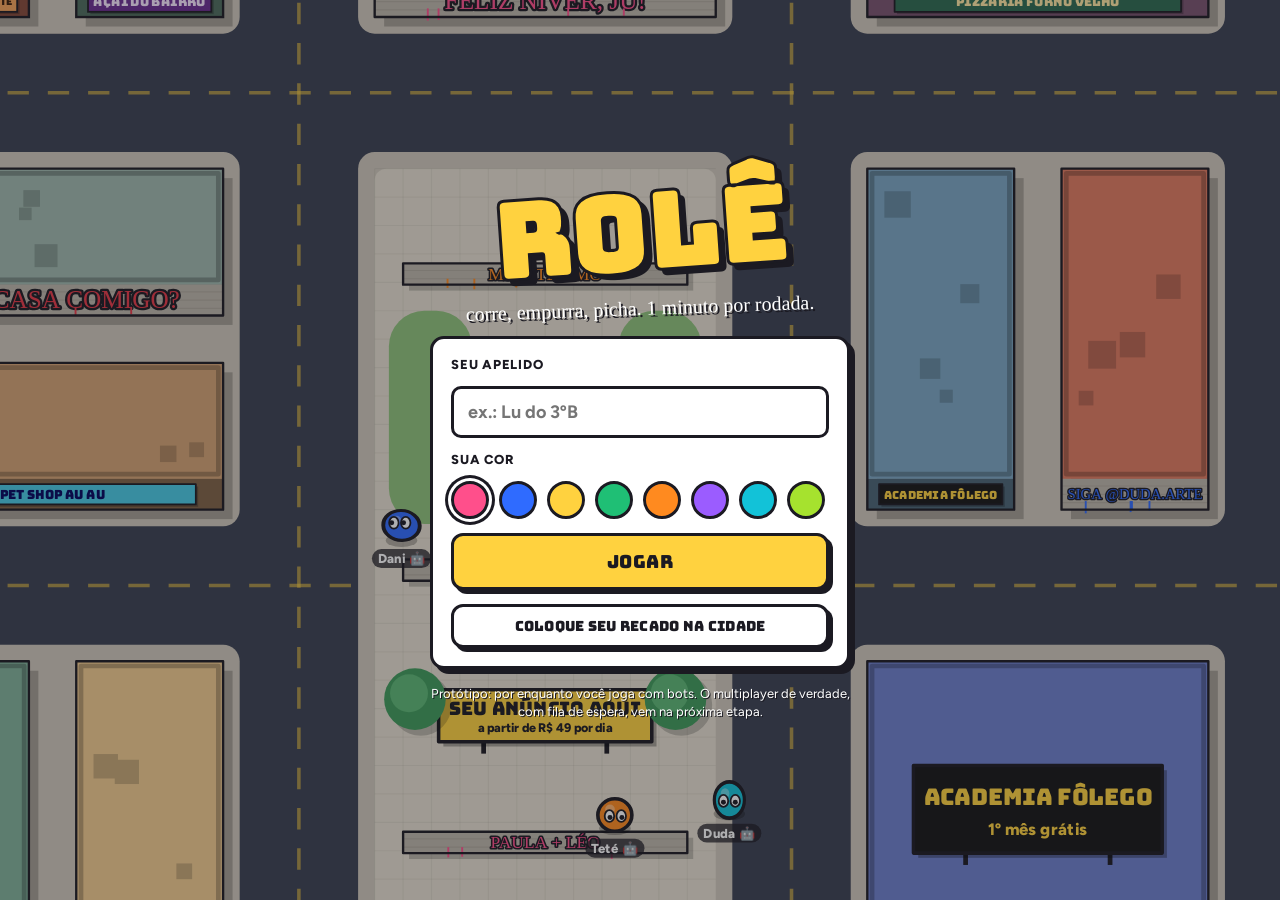
==== commit b561010a: "Adiciona chat com zoeira dos bots ao Rolê Balões de fala, feed, frases prontas, campo livre com filt" ====
--- a/role/public/index.html
+++ b/role/public/index.html
@@ -138,6 +138,22 @@
 #dash:active{transform:translate(3px,3px);box-shadow:1px 1px 0 var(--ink)}
 #hint{position:absolute;left:calc(22px + env(safe-area-inset-left,0px));bottom:calc(36px + env(safe-area-inset-bottom,0px));color:var(--paper);font-weight:800;font-size:13px;text-shadow:1px 1px 0 var(--ink);opacity:.9}
 
+/* chat */
+#feed{position:absolute;left:max(12px,env(safe-area-inset-left,0px));bottom:calc(70px + env(safe-area-inset-bottom,0px));width:min(60vw,260px);display:flex;flex-direction:column;gap:3px;pointer-events:none}
+#feed div{background:rgba(27,26,34,.72);color:#fff;font-size:13px;font-weight:700;line-height:1.3;padding:4px 8px;border-radius:8px;overflow-wrap:anywhere}
+#feed div.fila{opacity:.8;font-style:italic}
+#feed b{font-weight:800}
+#chatSheet{position:fixed;z-index:30;left:max(12px,env(safe-area-inset-left,0px));right:max(12px,env(safe-area-inset-right,0px));bottom:calc(12px + env(safe-area-inset-bottom,0px));max-width:460px;margin:0 auto;padding:14px;display:flex;flex-direction:column;gap:10px}
+.sheetHead{display:flex;align-items:center;gap:8px}
+.sheetHead b{font-family:var(--display);font-size:18px;font-weight:400;flex:1}
+.sheetHead .btn{width:auto}
+.quick{display:grid;grid-template-columns:repeat(2,minmax(0,1fr));gap:6px}
+.quick button{font:800 14px var(--body);border:2px solid var(--ink);border-radius:10px;padding:9px 8px;background:#f4f2f8;color:var(--ink);cursor:pointer;touch-action:manipulation}
+.quick button:active{background:var(--sun)}
+#chatForm{gap:8px}
+#chatForm input{font-size:16px;padding:10px 12px}
+#chatForm .btn{flex:none;width:auto}
+
 /* cartão de rodada */
 #card{position:fixed;inset:0;z-index:15;display:flex;align-items:center;justify-content:center;pointer-events:none;
   padding-left:max(16px,env(safe-area-inset-left,0px));padding-right:max(16px,env(safe-area-inset-right,0px))}
@@ -176,7 +192,9 @@
       <div class="watch" id="watch">4 na fila</div>
     </div>
   </div>
-  <div class="reacts" aria-label="Reações">
+  <div id="feed" hidden aria-live="polite"></div>
+  <div class="reacts" aria-label="Chat e reações">
+    <button class="chip" id="chatBtn" aria-label="Abrir chat">💬</button>
     <button class="chip" data-r="😂" aria-label="Rir">😂</button>
     <button class="chip" data-r="🔥" aria-label="Fogo">🔥</button>
     <button class="chip" data-r="😱" aria-label="Susto">😱</button>
@@ -187,6 +205,13 @@
 </div>
 
 <div id="card" hidden></div>
+
+<div id="chatSheet" class="sticker" hidden>
+  <div class="sheetHead"><b>Chat</b><button class="btn alt small" id="chatToggle" type="button">Esconder chat</button><button class="chip" id="chatClose" type="button" aria-label="Fechar chat">✕</button></div>
+  <div class="quick" id="quick"></div>
+  <form id="chatForm" class="row"><input type="text" id="chatIn" maxlength="60" placeholder="Escreva e manda…" autocomplete="off" aria-label="Mensagem"><button class="btn small" type="submit">Enviar</button></form>
+  <p class="rules">Palavrões e links são bloqueados automaticamente.</p>
+</div>
 
 <!-- LOBBY -->
 <section class="screen" id="lobby">
@@ -449,7 +474,7 @@
 let players=[],me=null,nextId=0;
 function makePlayer(name,color,bot){
   return{id:nextId++,name,color,bot,x:0,y:0,vx:0,vy:0,r:14,stun:0,spin:0,dashT:0,dashCd:0,lookX:0,lookY:1,
-    score:0,total:0,passCd:0,arrived:false,knockImm:0,wob:Math.random()*6,
+    score:0,total:0,passCd:0,chatCd:rand(1,4),say:null,arrived:false,knockImm:0,wob:Math.random()*6,
     skill:bot?rand(.8,.95):1,brain:{t:0,dx:0,dy:0,goal:null,goalT:0,distract:0,tile:null}};
 }
 function spawnAll(area){
@@ -513,6 +538,7 @@
   if(v.knockImm>0)return;
   v.vx=nx*440+att.vx*.25;v.vy=ny*440+att.vy*.25;v.stun=.8;v.knockImm=.35;att.dashT=0;att.vx*=.25;att.vy*=.25;
   ftext(v.x,v.y-26,pick(['TOMBO!','SAI DA FRENTE!','OPA!','VAPT!','LÁ VAI!']),'#ffd23f');
+  botSay(att,'knockA',.45);botSay(v,'knockV',.55);
   for(let i=0;i<10;i++)part(v.x,v.y,rand(-160,160),rand(-160,160),pick(['#fff','#ffd23f',v.color]),rand(2,5),.5);
   if(v===me||att===me){SFX.knock();shake(6)}
 }
@@ -554,7 +580,7 @@
     contact(a,b){
       const h=this.holder;if(!h||this.wait>0||h.passCd>0)return;
       const to=a===h?b:b===h?a:null;if(!to)return;
-      this.holder=to;to.passCd=.7;ftext(to.x,to.y-30,'PEGA!','#ff4f8b');
+      this.holder=to;to.passCd=.7;ftext(to.x,to.y-30,'PEGA!','#ff4f8b');botSay(h,'passA',.5);botSay(to,'passV',.6);
       if(to===me||h===me){SFX.pass();toast(to===me?'Você pegou a bomba! Passa pra frente!':`Passou pra ${to.name}!`)}
     },
     explode(){
@@ -563,6 +589,7 @@
       ftext(h.x,h.y-30,'BUM!','#ff8a1f',1.6);
       if(near(h)){boom();shake(h===me?16:8)}
       toast(h===me?'BUM! Você explodiu (-8)':`${h.name} explodiu!`);
+      botSay(h,'boomH',.8);for(const o of players)if(o!==h)botSay(o,'boomO',.18);
       this.last=h;this.holder=null;this.wait=1.4;
     },
     goal(b){
@@ -586,6 +613,7 @@
           if(t.owner===p.id)continue;
           const cx=clamp(p.x,t.x,t.x+t.w),cy=clamp(p.y,t.y,t.y+t.h);
           if(Math.hypot(p.x-cx,p.y-cy)<=p.r+5){
+            if(t.owner>=0&&Math.random()<.15)botSay(p,'picha',.6);
             t.owner=p.id;t.t=1;
             for(let i=0;i<5;i++)part(cx,cy,rand(-90,90),rand(-90,90),p.color,rand(2,5),.45);
             if(p===me&&this.snd<=0){SFX.paint();this.snd=.05}
@@ -620,6 +648,7 @@
       this.first=false;this.target=t;this.arrived=0;this.timer=-1;
       for(const p of players)p.arrived=false;
       toast(`Corre pra ${t.loja.name}!`);if(me)SFX.go();
+      botSay(pick(players.filter(p=>p.bot)),'target',.5);
     },
     update(dt){
       const d=this.target.door,pts=[5,3,2,1];
@@ -627,7 +656,7 @@
         if(Math.hypot(p.x-d.x,p.y-d.y)<38){p.arrived=true;const v=pts[this.arrived]||0;this.arrived++;p.score+=v;
           if(v)ftext(p.x,p.y-30,`+${v}`,'#ffd23f',1.3);
           if(p===me){SFX.score();toast(v?`Chegou em ${this.arrived}º! +${v}`:'Chegou! Mas sem pontos dessa vez')}
-          if(this.timer<0)this.timer=5;}}
+          if(this.timer<0){this.timer=5;botSay(p,'first',.9)}}}
       if(this.arrived>=4)this.timer=Math.min(this.timer,.8);
       if(this.timer>0){this.timer-=dt;if(this.timer<=0)this.newTarget()}
     },
@@ -714,9 +743,11 @@
     <ol class="mini">${ranked.slice(0,3).map((p,i)=>`<li><span>${i+1}º</span><span>${esc(p.name)}</span><span>${Math.max(0,Math.round(p.score))} ${mode.unit}</span></li>`).join('')}</ol>
     <p class="tip">Você ficou em <b>${myPos}º</b> nesta rodada.</p>`);
   SFX.score();
+  botSay(ranked[0],'win',.9);botSay(ranked[ranked.length-1],'lose',.9);botSay(ranked[ranked.length-2],'lose',.4);
 }
 function endMatch(){
   state='results';$('#hud').hidden=true;$('#card').hidden=true;
+  feed=[];pending=[];renderFeed();closeChat();
   const ranked=players.slice().sort((a,b)=>b.total-a.total);const pos=ranked.indexOf(me)+1;myTotal=me.total;
   $('#resTitle').textContent=pos===1?'Você é o rei do rolê!':`Você ficou em ${pos}º`;
   const ol=$('#rank');ol.innerHTML='';
@@ -767,6 +798,7 @@
   requestAnimationFrame(frame);
 }
 function update(dt){
+  if(state==='play'||state==='intro'||state==='roundEnd')chatTick(dt);
   if(toastT>0){toastT-=dt;if(toastT<=0)$('#toast').classList.add('off')}
   watchT-=dt;if(watchT<=0){watchT=rand(5,9);watchers=clamp(watchers+Math.round(rand(-1,1.6)),2,9);$('#watch').textContent=`${watchers} na fila`}
   if(state==='intro'){
@@ -906,6 +938,7 @@
   const sorted=players.slice().sort((a,b)=>a.y-b.y);
   for(const p of sorted){g.fillStyle='rgba(0,0,0,.25)';g.beginPath();g.ellipse(p.x,p.y+p.r*.8,p.r*.95,p.r*.4,0,0,7);g.fill()}
   for(const p of sorted)drawPlayer(g,p);
+  for(const p of sorted)drawBubble(g,p);
   for(const q of parts){g.globalAlpha=clamp(q.life/q.max,0,1);g.fillStyle=q.color;g.beginPath();g.arc(q.x,q.y,q.size,0,7);g.fill()}
   g.globalAlpha=1;
   for(const t of texts){const k=t.t/1.1;g.globalAlpha=1-k*k;const s=(14+8*Math.min(1,t.t*6))*t.scale;
@@ -978,10 +1011,92 @@
   g.fillStyle='#1b1a22';g.textAlign='center';g.textBaseline='middle';g.fillText(lbl,lx,ly+1);
 }
 
+/* ================= chat ================= */
+const ZOEIRA={
+  knockA:['SAI DA FRENTE!','foi mal kkkk','tchau 👋','vem tranquilo','ISSO É CHÃO','nem vi você aí'],
+  knockV:['ei!!','covardia 😤','vou lembrar disso','me empurrou??','kkkk ok','tá bom então','revanche!'],
+  boomH:['NÃÃÃO','era pra ter passado 😭','morri kkkk','eu tava quase!','alguém anotou a placa?'],
+  boomO:['KKKKKKK','voou longe','BUM 💥','rip','essa doeu','print!!'],
+  passA:['toma!','presente pra você 🎁','é tua agora','fica com Deus'],
+  passV:['NÃO','volta aqui!!','sério?','ah não 😭','quem pediu??'],
+  picha:['esse muro é meu','pichei por cima kkk','arte moderna 🎨','assinado: eu'],
+  first:['PRIMEIRO!!','chegueeei','lentos demais','tem desconto pra quem chega em 1º?'],
+  target:['onde fica isso??','bora!!','tô perdido kkk','sigam-me','é do lado da praça?'],
+  win:['GG 😎','ganhei, aceitem','fácil','respeita'],
+  lose:['roubado','lag','próxima eu ganho','foi o controle'],
+  idle:['alguém joga sério aqui?','quem é o rosa? 👀','manda o link pros amigos','esse mapa é enorme','gg','que zona kkkk','quem é a Ju?','ANA RESPONDE O CARA','Marquinhos volta pfv','alguém viu a padaria?'],
+  reply:['kkkkk','verdade','fala sério','quem é você? kkk','concordo','📸 printei','isso aí'],
+  fila:['me deixa entrar!!','próxima sou eu','👀','bora logo','assistindo de camarote'],
+};
+const QUICK=['KKKKKKK','sai da frente!','vem tranquilo','gg','covardia!','vou pichar tudo','me ajuda aí','bora mais uma'];
+const BAD=['porra','caralho','merda','puta','fdp','buceta','arrombad','viado','bicha','macaco','corno','piroca','vagabund','cuzao','foder','fuder','transa','nude','pinto','xoxota','punheta','retardad'];
+const fold=t=>t.normalize('NFD').replace(/[̀-ͯ]/g,'').toLowerCase();
+let chatOn=store.get('role_chat')!==false,feed=[],pending=[],chatGap=0;
+function clean(t){
+  t=String(t).normalize('NFC').replace(/\s+/g,' ').trim().slice(0,60);
+  t=t.replace(/(https?:\/\/|www\.)\S*/gi,'[link]').replace(/\b\S+\.(com|net|org|br|io|gg|app|xyz)\S*/gi,'[link]');
+  const low=fold(t);let out=t;
+  if(low.length===t.length)for(const w of BAD){let i=low.indexOf(w);while(i>=0){out=out.slice(0,i)+'★'.repeat(w.length)+out.slice(i+w.length);i=low.indexOf(w,i+w.length)}}
+  return out;
+}
+function say(p,text,who){
+  text=clean(text);if(!text)return;
+  if(p)p.say={text,t:3};
+  feed.push({name:p?p.name:who,color:p?p.color:'#c9c3d6',text,fila:!p,t:0});
+  if(feed.length>5)feed.shift();renderFeed();
+}
+function botSay(p,key,prob=.5){
+  if(!p||!p.bot||!chatOn||p.chatCd>0||Math.random()>prob)return;
+  p.chatCd=rand(4,8);pending.push({p,text:pick(ZOEIRA[key]),t:rand(.3,1.1)});
+}
+function meSay(text){
+  if(!me||!String(text).trim())return;say(me,text);SFX.bump();
+  if(chatOn&&Math.random()<.7){const b=pick(players.filter(p=>p.bot));if(b){b.chatCd=0;botSay(b,'reply',1)}}
+}
+function chatTick(dt){
+  for(const p of players){p.chatCd-=dt;if(p.say){p.say.t-=dt;if(p.say.t<=0)p.say=null}}
+  chatGap-=dt;
+  for(const q of pending)q.t-=dt;
+  const ready=pending.filter(q=>q.t<=0);pending=pending.filter(q=>q.t>0);
+  for(const q of ready){
+    if(chatGap>0){q.t=chatGap+.15;pending.push(q);continue}
+    if(!q.p||players.includes(q.p)){say(q.p,q.text,q.who);chatGap=.6}
+  }
+  const n=feed.length;for(const f of feed)f.t+=dt;feed=feed.filter(f=>f.t<9);if(feed.length!==n)renderFeed();
+  if(state==='play'&&chatOn){
+    if(Math.random()<dt*.18)botSay(pick(players.filter(p=>p.bot)),'idle',.8);
+    if(Math.random()<dt*.05)pending.push({p:null,who:pick(NAMES)+' (fila)',text:pick(ZOEIRA.fila),t:0});
+  }
+}
+function renderFeed(){
+  const el=$('#feed');el.hidden=!chatOn||!feed.length;el.innerHTML='';
+  for(const f of feed){const d=document.createElement('div');if(f.fila)d.className='fila';
+    const b=document.createElement('b');b.textContent=f.name;b.style.color=f.color;d.append(b,document.createTextNode(' '+f.text));el.appendChild(d)}
+}
+function drawBubble(g,p){
+  if(!chatOn||!p.say)return;g.globalAlpha=Math.min(1,p.say.t/.3);
+  g.font=`800 12px ${BODY}`;let t=p.say.text;
+  if(g.measureText(t).width>150){while(g.measureText(t+'…').width>150&&t.length>2)t=t.slice(0,-1);t+='…'}
+  const w=g.measureText(t).width+16,h=24,x=p.x-w/2,y=p.y-p.r-(modeKey==='batata'&&mode&&mode.holder===p?66:46);
+  g.fillStyle='#fff';g.strokeStyle='#1b1a22';g.lineWidth=2;rr(g,x,y,w,h,10);g.fill();g.stroke();
+  g.beginPath();g.moveTo(p.x-6,y+h-1.5);g.lineTo(p.x,y+h+7);g.lineTo(p.x+6,y+h-1.5);g.closePath();g.fill();
+  g.beginPath();g.moveTo(p.x-6,y+h);g.lineTo(p.x,y+h+7);g.lineTo(p.x+6,y+h);g.stroke();
+  g.fillStyle='#1b1a22';g.textAlign='center';g.textBaseline='middle';g.fillText(t,p.x,y+h/2+.5);g.globalAlpha=1;
+}
+const sheet=$('#chatSheet');
+QUICK.forEach(q=>{const b=document.createElement('button');b.type='button';b.textContent=q;b.addEventListener('click',()=>{meSay(q);closeChat()});$('#quick').appendChild(b)});
+function openChat(){sheet.hidden=false;joy.active=false;joy.id=null;input.x=input.y=0;syncChatToggle()}
+function closeChat(){sheet.hidden=true;$('#chatIn').blur()}
+function syncChatToggle(){$('#chatToggle').textContent=chatOn?'Esconder chat':'Mostrar chat';$('#quick').hidden=!chatOn;$('#chatForm').hidden=!chatOn}
+$('#chatBtn').addEventListener('click',()=>sheet.hidden?openChat():closeChat());
+$('#chatClose').addEventListener('click',closeChat);
+$('#chatForm').addEventListener('submit',e=>{e.preventDefault();const v=$('#chatIn').value;if(v.trim()){meSay(v);$('#chatIn').value='';closeChat()}});
+$('#chatToggle').addEventListener('click',()=>{chatOn=!chatOn;store.set('role_chat',chatOn);if(!chatOn)pending=[];syncChatToggle();renderFeed()});
+
 /* ================= reações e plateia ================= */
 let floaters=[];
 function spectatorReact(){floaters.push({r:pick(['😂','🔥','😱','👏','💀','🤣']),x:VW-rand(90,150),y:VH-rand(170,240),t:0,who:pick(NAMES)})}
-document.querySelectorAll('.reacts .chip').forEach(b=>b.addEventListener('click',()=>{floaters.push({r:b.dataset.r,x:VW/2+rand(-30,30),y:VH-170,t:0,big:true,who:'você'});SFX.bump()}));
+document.querySelectorAll('.reacts .chip[data-r]').forEach(b=>b.addEventListener('click',()=>{floaters.push({r:b.dataset.r,x:VW/2+rand(-30,30),y:VH-170,t:0,big:true,who:'você'});SFX.bump()}));
 
 /* ================= controles ================= */
 const joy={active:false,id:null,ox:0,oy:0};
@@ -1000,7 +1115,8 @@
 cv.addEventListener('pointerup',endJoy);cv.addEventListener('pointercancel',endJoy);
 $('#dash').addEventListener('pointerdown',e=>{e.preventDefault();audio();if(me&&state==='play')dash(me)});
 const keys={};
-addEventListener('keydown',e=>{if(e.target.tagName==='INPUT')return;keys[e.code]=true;if((e.code==='Space'||e.code==='KeyJ')&&me&&state==='play'){e.preventDefault();dash(me)}keyInput()});
+addEventListener('keydown',e=>{if(e.target.tagName==='INPUT')return;
+  if(e.code==='Enter'&&me&&state==='play'&&$('#chatSheet').hidden){e.preventDefault();openChat();$('#chatIn').focus();return}keys[e.code]=true;if((e.code==='Space'||e.code==='KeyJ')&&me&&state==='play'){e.preventDefault();dash(me)}keyInput()});
 addEventListener('keyup',e=>{keys[e.code]=false;keyInput()});
 function keyInput(){if(joy.active)return;let x=(keys.ArrowRight||keys.KeyD?1:0)-(keys.ArrowLeft||keys.KeyA?1:0),y=(keys.ArrowDown||keys.KeyS?1:0)-(keys.ArrowUp||keys.KeyW?1:0);const m=Math.hypot(x,y)||1;input.x=x/m;input.y=y/m}
 $('#mute').textContent=muted?'🔇':'🔊';
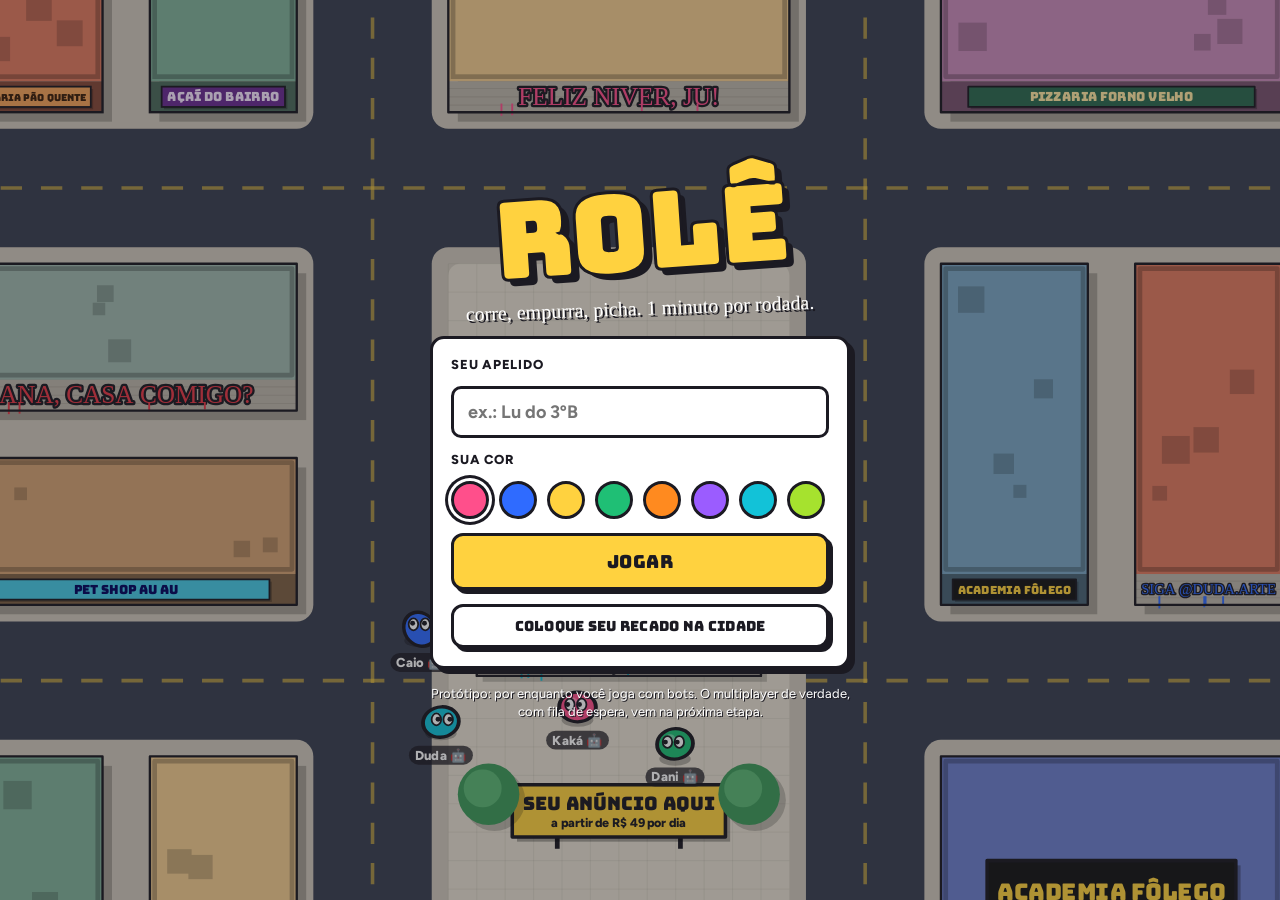
==== commit 83c7025c: "Faz o líder da rodada zoar os outros no chat Bots na frente se gabam (tudo pato, seus ruins, já era)" ====
--- a/role/public/index.html
+++ b/role/public/index.html
@@ -207,7 +207,7 @@
 <div id="card" hidden></div>
 
 <div id="chatSheet" class="sticker" hidden>
-  <div class="sheetHead"><b>Chat</b><button class="btn alt small" id="chatToggle" type="button">Esconder chat</button><button class="chip" id="chatClose" type="button" aria-label="Fechar chat">✕</button></div>
+  <div class="sheetHead"><b id="chatTitle">Chat</b><button class="btn alt small" id="chatToggle" type="button">Esconder chat</button><button class="chip" id="chatClose" type="button" aria-label="Fechar chat">✕</button></div>
   <div class="quick" id="quick"></div>
   <form id="chatForm" class="row"><input type="text" id="chatIn" maxlength="60" placeholder="Escreva e manda…" autocomplete="off" aria-label="Mensagem"><button class="btn small" type="submit">Enviar</button></form>
   <p class="rules">Palavrões e links são bloqueados automaticamente.</p>
@@ -613,7 +613,7 @@
           if(t.owner===p.id)continue;
           const cx=clamp(p.x,t.x,t.x+t.w),cy=clamp(p.y,t.y,t.y+t.h);
           if(Math.hypot(p.x-cx,p.y-cy)<=p.r+5){
-            if(t.owner>=0&&Math.random()<.15)botSay(p,'picha',.6);
+            if(t.owner>=0&&Math.random()<.05)botSay(p,'picha',.5);
             t.owner=p.id;t.t=1;
             for(let i=0;i<5;i++)part(cx,cy,rand(-90,90),rand(-90,90),p.color,rand(2,5),.45);
             if(p===me&&this.snd<=0){SFX.paint();this.snd=.05}
@@ -723,7 +723,7 @@
   $('#hud').hidden=false;$('#modeName').textContent=mode.name;$('#roundNo').textContent=`${roundIdx+1}/3`;
   $('#timer').textContent=ROUND_TIME;$('#timer').classList.remove('hot');$('#hint').hidden=roundIdx>0;
   const sp=OUTDOORS[roundIdx%OUTDOORS.length];
-  state='intro';stateT=3.6;timeLeft=ROUND_TIME;
+  state='intro';stateT=3.6;timeLeft=ROUND_TIME;leader=null;leadT=0;
   renderCard(`
     <div class="eyebrow">Rodada ${roundIdx+1} de 3</div>
     <h2 class="mode">${mode.name}</h2>
@@ -1022,16 +1022,41 @@
   picha:['esse muro é meu','pichei por cima kkk','arte moderna 🎨','assinado: eu'],
   first:['PRIMEIRO!!','chegueeei','lentos demais','tem desconto pra quem chega em 1º?'],
   target:['onde fica isso??','bora!!','tô perdido kkk','sigam-me','é do lado da praça?'],
-  win:['GG 😎','ganhei, aceitem','fácil','respeita'],
-  lose:['roubado','lag','próxima eu ganho','foi o controle'],
+  win:['GG 😎','ganhei, aceitem','tudo pato 🦆','seus ruins','HAHAHAHAHA','já era','valeu, valeu','respeita'],
+  lose:['roubado','lag','próxima eu ganho','foi o controle','gg','valeu','revanche!'],
+  lead:['tudo pato 🦆','seus ruins','HAHAHAHAHA','já era','gg','valeu, valeu','ninguém me pega','alguém me para?','cadê vocês? kkk','obrigado pela participação'],
+  leadEnd:['JÁ ERA','gg, valeu','pode desligar','tudo pato 🦆','HAHAHAHAHA'],
+  lostLead:['NÃO','volta aqui!!','foi sorte','ainda dá','tava de boa…'],
+  chase:['alguém para o {L}!','{L} tá roubando','todo mundo no {L}!','calma, {L}','ainda não acabou, {L}','{L} se achando kkk'],
+  answerBrag:['calma aí','vai ver só','humilde, hein','print pra cobrar depois','ainda não acabou','convencido kkk'],
   idle:['alguém joga sério aqui?','quem é o rosa? 👀','manda o link pros amigos','esse mapa é enorme','gg','que zona kkkk','quem é a Ju?','ANA RESPONDE O CARA','Marquinhos volta pfv','alguém viu a padaria?'],
   reply:['kkkkk','verdade','fala sério','quem é você? kkk','concordo','📸 printei','isso aí'],
   fila:['me deixa entrar!!','próxima sou eu','👀','bora logo','assistindo de camarote'],
 };
-const QUICK=['KKKKKKK','sai da frente!','vem tranquilo','gg','covardia!','vou pichar tudo','me ajuda aí','bora mais uma'];
+const QUICK=['KKKKKKK','sai da frente!','vem tranquilo','gg','covardia!','vou pichar tudo','ainda dá!','bora mais uma'];
+const QUICK_LEAD=['tudo pato 🦆','seus ruins','HAHAHAHAHA','já era','gg','valeu, valeu','ninguém me pega','alguém me para?'];
+const BRAG=new Set(QUICK_LEAD.concat(ZOEIRA.lead).map(t=>t.toLowerCase()));
 const BAD=['porra','caralho','merda','puta','fdp','buceta','arrombad','viado','bicha','macaco','corno','piroca','vagabund','cuzao','foder','fuder','transa','nude','pinto','xoxota','punheta','retardad'];
 const fold=t=>t.normalize('NFD').replace(/[̀-ͯ]/g,'').toLowerCase();
-let chatOn=store.get('role_chat')!==false,feed=[],pending=[],chatGap=0;
+let chatOn=store.get('role_chat')!==false,feed=[],pending=[],chatGap=0,leader=null,leadT=0,bragT=0;
+function currentLeader(){
+  const r=players.slice().sort((a,b)=>b.score-a.score);
+  return r.length>1&&Math.floor(r[0].score)>=Math.floor(r[1].score)+1&&r[0].score>=1?r[0]:null;
+}
+function leaderTick(dt){
+  leadT-=dt;bragT-=dt;if(leadT>0)return;leadT=.5;
+  const L=currentLeader();
+  if(L&&L!==leader){
+    const old=leader;leader=L;bragT=rand(5,8);
+    if(L.bot){L.chatCd=0;botSay(L,'lead',.85)}
+    else{const b=pick(players.filter(p=>p.bot));botSay(b,'chase',.9);toast('Você tá na frente! Zoa no 💬')}
+    if(old)botSay(old,'lostLead',.6);
+  }else if(L&&bragT<=0){
+    bragT=timeLeft<12?rand(3,5):rand(5,8);
+    if(L.bot){L.chatCd=0;botSay(L,timeLeft<12?'leadEnd':'lead',.8)}
+    else botSay(pick(players.filter(p=>p.bot)),'chase',.5);
+  }
+}
 function clean(t){
   t=String(t).normalize('NFC').replace(/\s+/g,' ').trim().slice(0,60);
   t=t.replace(/(https?:\/\/|www\.)\S*/gi,'[link]').replace(/\b\S+\.(com|net|org|br|io|gg|app|xyz)\S*/gi,'[link]');
@@ -1047,11 +1072,13 @@
 }
 function botSay(p,key,prob=.5){
   if(!p||!p.bot||!chatOn||p.chatCd>0||Math.random()>prob)return;
-  p.chatCd=rand(4,8);pending.push({p,text:pick(ZOEIRA[key]),t:rand(.3,1.1)});
+  p.chatCd=rand(4,8);const L=leader||currentLeader();
+  pending.push({p,text:pick(ZOEIRA[key]).replace('{L}',L?L.name:'líder'),t:rand(.3,1.1)});
 }
 function meSay(text){
   if(!me||!String(text).trim())return;say(me,text);SFX.bump();
-  if(chatOn&&Math.random()<.7){const b=pick(players.filter(p=>p.bot));if(b){b.chatCd=0;botSay(b,'reply',1)}}
+  const brag=BRAG.has(String(text).toLowerCase());
+  if(chatOn&&(brag||Math.random()<.7)){const b=pick(players.filter(p=>p.bot));if(b){b.chatCd=0;botSay(b,brag?'answerBrag':'reply',1)}}
 }
 function chatTick(dt){
   for(const p of players){p.chatCd-=dt;if(p.say){p.say.t-=dt;if(p.say.t<=0)p.say=null}}
@@ -1064,6 +1091,7 @@
   }
   const n=feed.length;for(const f of feed)f.t+=dt;feed=feed.filter(f=>f.t<9);if(feed.length!==n)renderFeed();
   if(state==='play'&&chatOn){
+    leaderTick(dt);
     if(Math.random()<dt*.18)botSay(pick(players.filter(p=>p.bot)),'idle',.8);
     if(Math.random()<dt*.05)pending.push({p:null,who:pick(NAMES)+' (fila)',text:pick(ZOEIRA.fila),t:0});
   }
@@ -1084,8 +1112,12 @@
   g.fillStyle='#1b1a22';g.textAlign='center';g.textBaseline='middle';g.fillText(t,p.x,y+h/2+.5);g.globalAlpha=1;
 }
 const sheet=$('#chatSheet');
-QUICK.forEach(q=>{const b=document.createElement('button');b.type='button';b.textContent=q;b.addEventListener('click',()=>{meSay(q);closeChat()});$('#quick').appendChild(b)});
-function openChat(){sheet.hidden=false;joy.active=false;joy.id=null;input.x=input.y=0;syncChatToggle()}
+function fillQuick(){
+  const lead=me&&state==='play'&&currentLeader()===me,q=$('#quick');q.innerHTML='';
+  $('#chatTitle').textContent=lead?'Você tá na frente: zoa!':'Chat';
+  (lead?QUICK_LEAD:QUICK).forEach(t=>{const b=document.createElement('button');b.type='button';b.textContent=t;b.addEventListener('click',()=>{meSay(t);closeChat()});q.appendChild(b)});
+}
+function openChat(){fillQuick();sheet.hidden=false;joy.active=false;joy.id=null;input.x=input.y=0;syncChatToggle()}
 function closeChat(){sheet.hidden=true;$('#chatIn').blur()}
 function syncChatToggle(){$('#chatToggle').textContent=chatOn?'Esconder chat':'Mostrar chat';$('#quick').hidden=!chatOn;$('#chatForm').hidden=!chatOn}
 $('#chatBtn').addEventListener('click',()=>sheet.hidden?openChat():closeChat());
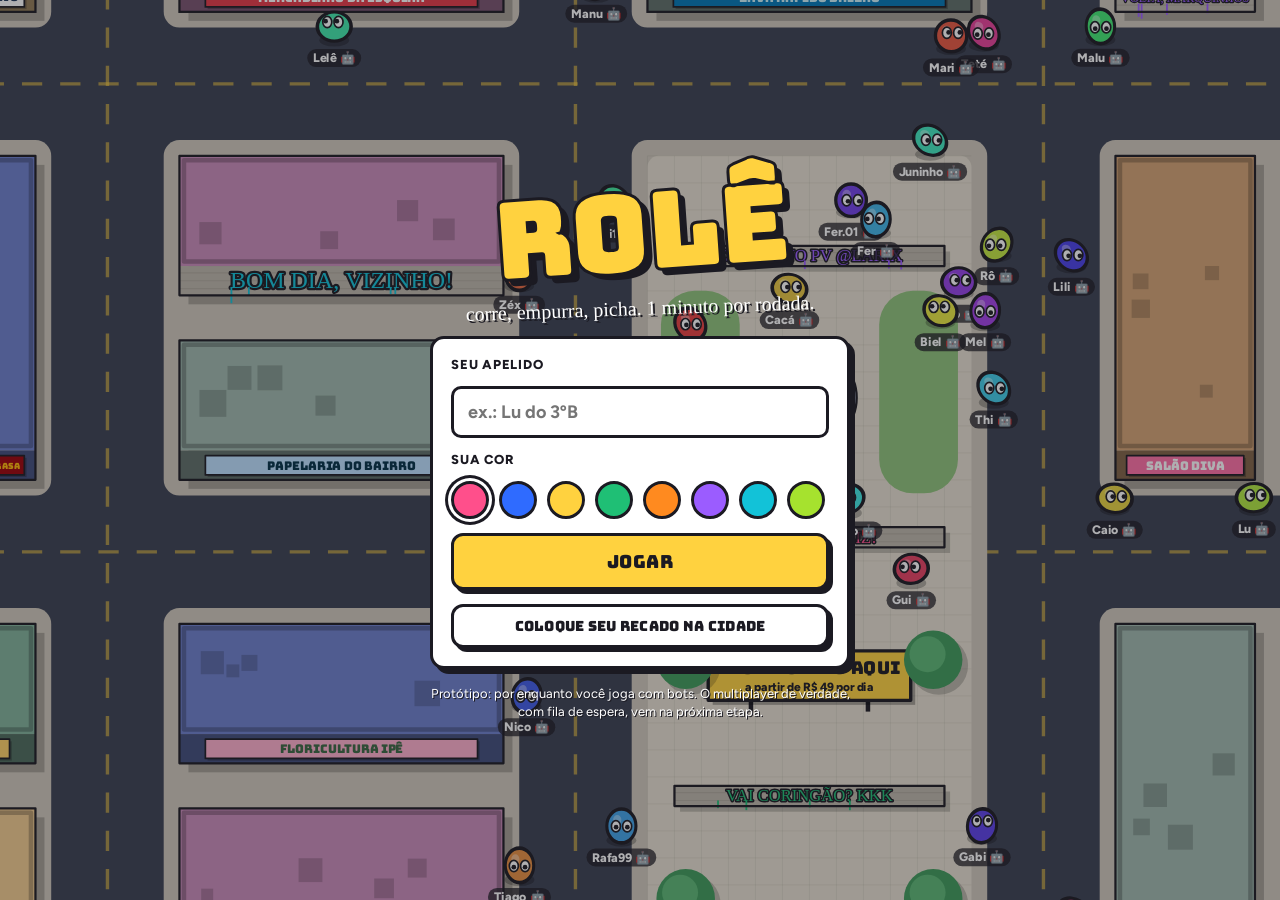
==== commit f65392d4: "Aumenta as salas do Rolê para 50 jogadores Cidade 5x6, bombas proporcionais ao número de jogadores, " ====
--- a/role/public/index.html
+++ b/role/public/index.html
@@ -74,12 +74,14 @@
 .fine{font-size:13px;color:var(--paper);text-align:center;line-height:1.4;text-shadow:1px 1px 0 var(--ink);margin:0}
 
 /* matchmaking */
-.slots{display:grid;grid-template-columns:repeat(2,minmax(0,1fr));gap:8px}
-.slot{border:2px dashed var(--line);border-radius:10px;padding:10px;font-weight:800;font-size:15px;display:flex;align-items:center;gap:8px;min-height:44px;color:var(--muted)}
-.slot.on{border:2px solid var(--ink);color:var(--ink);animation:pop .25s ease-out}
-.slot .dot{width:16px;height:16px;border-radius:50%;border:2px solid var(--ink);flex:none}
-.slot .who{min-width:0;overflow:hidden;text-overflow:ellipsis;white-space:nowrap}
-.slot small{margin-left:auto;font-size:11px;color:var(--muted);font-weight:700}
+.dots{display:grid;grid-template-columns:repeat(10,minmax(0,1fr));gap:6px}
+.dots i{aspect-ratio:1;border-radius:50%;border:2px dashed var(--line)}
+.dots i.on{border:2px solid var(--ink);animation:pop .2s ease-out}
+.dots i.me{box-shadow:0 0 0 2px var(--paper),0 0 0 4px var(--ink)}
+.mmRow{display:flex;justify-content:space-between;gap:8px;font-weight:800}
+.mmRow span:first-child{min-width:0;overflow:hidden;text-overflow:ellipsis;white-space:nowrap;color:var(--muted)}
+.mmRow b{font-family:var(--display);font-weight:400;font-size:18px}
+.rank li.gap{background:none;justify-content:center;color:var(--muted);padding:0}
 @keyframes pop{from{transform:scale(.85)}to{transform:scale(1)}}
 
 /* resultados */
@@ -117,12 +119,14 @@
 @keyframes beat{to{transform:scale(1.08)}}
 .side{display:flex;flex-direction:column;gap:8px;align-items:flex-start}
 .side.r{align-items:flex-end}
-#board{background:rgba(255,255,255,.92);border:3px solid var(--ink);border-radius:12px;padding:6px 8px;display:flex;flex-direction:column;gap:2px;min-width:132px;box-shadow:3px 3px 0 var(--ink)}
+#board{background:rgba(255,255,255,.92);border:3px solid var(--ink);border-radius:12px;padding:6px 8px;display:flex;flex-direction:column;gap:2px;min-width:150px;box-shadow:3px 3px 0 var(--ink)}
 #board div{display:flex;gap:6px;align-items:center;font-weight:800;font-size:13px}
 #board div.me{color:var(--sky)}
 #board i{width:10px;height:10px;border-radius:50%;border:2px solid var(--ink);flex:none}
 #board span{flex:1;min-width:0;overflow:hidden;text-overflow:ellipsis;white-space:nowrap;max-width:88px}
 #board b{font-family:var(--display);font-weight:400;font-variant-numeric:tabular-nums}
+#board .unit span{max-width:none;overflow:visible;flex:none}
+#board .unit{gap:12px}
 #board .unit{font-size:10px;color:var(--muted);letter-spacing:.06em;text-transform:uppercase;justify-content:space-between}
 .watch{background:var(--ink);color:var(--paper);border-radius:999px;padding:5px 10px;font-weight:800;font-size:12px}
 .reacts{position:absolute;right:calc(28px + env(safe-area-inset-right,0px));bottom:calc(140px + env(safe-area-inset-bottom,0px));display:flex;flex-direction:column;gap:8px;pointer-events:auto}
@@ -235,7 +239,8 @@
   <div class="panel">
     <div class="sticker card">
       <h2 id="mmTitle">Procurando sala…</h2>
-      <div class="slots" id="slots"></div>
+      <div class="mmRow"><span id="mmLast">&nbsp;</span><span><b id="mmN">0</b>/50</span></div>
+      <div class="dots" id="dots"></div>
       <p id="mmNote">Pouca gente online agora. Completamos a sala com bots, e eles saem quando alguém entra.</p>
     </div>
   </div>
@@ -313,25 +318,52 @@
  {name:'LAVA RÁPIDO BRILHO',bg:'#0077b6',fg:'#caf0f8'},
  {name:'PASTEL DA FEIRA',bg:'#ffb703',fg:'#5a189a'},
  {name:'BORRACHARIA DO TONHO',bg:'#343a40',fg:'#ff8a1f'},
+ {name:'FARMÁCIA SAÚDE JÁ',bg:'#2a9d8f',fg:'#ffffff'},
+ {name:'HAMBURGUERIA BRASA',bg:'#9d0208',fg:'#ffba08'},
+ {name:'PAPELARIA DO BAIRRO',bg:'#bde0fe',fg:'#023047'},
+ {name:'SALÃO DIVA',bg:'#ff70a6',fg:'#ffffff'},
+ {name:'BAR DO BIRA',bg:'#5c3d2e',fg:'#ffd166'},
+ {name:'CHAVEIRO RÁPIDO',bg:'#ffd166',fg:'#1b1a22'},
+ {name:'FLORICULTURA IPÊ',bg:'#ffafcc',fg:'#386641'},
+ {name:'SACOLÃO VERDINHO',bg:'#6a994e',fg:'#f2e8cf'},
+ {name:'ASSISTÊNCIA CELULAR',bg:'#14213d',fg:'#fca311'},
+ {name:'DOCERIA DA VÓ',bg:'#fde4cf',fg:'#9a031e'},
+ {name:'ESCOLA DE INGLÊS GO',bg:'#3a86ff',fg:'#ffffff'},
+ {name:'LANCHONETE ESQUINA',bg:'#fb8500',fg:'#ffffff'},
 ];
 const OUTDOORS=[
  {brand:'AÇAÍ DO BAIRRO',line:'2 copos por R$ 20',bg:'#6a2c91',fg:'#ffffff'},
  {brand:'ACADEMIA FÔLEGO',line:'1º mês grátis',bg:'#151515',fg:'#ffd23f'},
  {brand:'PIZZARIA FORNO VELHO',line:'peça pelo zap',bg:'#2d6a4f',fg:'#ffe8a3'},
+ {brand:'HAMBURGUERIA BRASA',line:'combo em dobro às terças',bg:'#9d0208',fg:'#ffba08'},
+ {brand:'ESCOLA DE INGLÊS GO',line:'aula grátis, chama no zap',bg:'#3a86ff',fg:'#ffffff'},
 ];
 const PLAZA_AD={brand:'SEU ANÚNCIO AQUI',line:'a partir de R$ 49 por dia',bg:'#ffd23f',fg:'#1b1a22'};
 const RECADOS=[
  {t:'FELIZ NIVER, JU!',c:'#ff4f8b'},{t:'ANA, CASA COMIGO?',c:'#e63946'},{t:'SIGA @DUDA.ARTE',c:'#2f6bff'},
  {t:'3ºB É O MAIOR',c:'#1fbf75'},{t:'VOLTA, MARQUINHOS',c:'#9b5cff'},{t:'MÃE, TE AMO',c:'#ff8a1f'},
  {t:'BOM DIA, VIZINHO!',c:'#12c2d8'},{t:'PAULA + LÉO',c:'#ff4f8b'},
+ {t:'FORMATURA 2026!',c:'#ffd23f'},{t:'SAUDADE, VÔ',c:'#12c2d8'},{t:'TIME DO ZÉ É FOGO',c:'#ff8a1f'},
+ {t:'CHAMA NO PV @LARIX',c:'#9b5cff'},{t:'BEM-VINDA, LIZ!',c:'#ff4f8b'},{t:'VAI CORINGÃO? KKK',c:'#1fbf75'},
 ];
-const NAMES=['Bia','Rafa','Duda','Caio','Lelê','Tiago','Mari','Juninho','Nina','Gabi','Pedrão','Lu','Vini','Carol','Zé','Teté','Kaká','Dani'];
+const NAMES=['Bia','Rafa','Duda','Caio','Lelê','Tiago','Mari','Juninho','Nina','Gabi','Pedrão','Lu','Vini','Carol','Zé','Teté','Kaká','Dani','Léo','Ju','Fer','Gui','Malu','Davi','Iza','Thi','Babi','Nico','Lari','Biel','Manu','Rô','Dudu','Paty','Jão','Lili','Beto','Cacá','Mel','Tati'];
+const ROOM=50;
+function botNames(n,avoid){
+  const used=new Set(avoid.map(x=>x.toLowerCase())),out=[];
+  for(const x of shuffle(NAMES.slice())){if(out.length>=n)break;if(!used.has(x.toLowerCase())){out.push(x);used.add(x.toLowerCase())}}
+  while(out.length<n){const x=pick(NAMES)+pick(['_','.','',''])+pick(['22','07','BR','zin','01','10','99','x','gamer','2k']);
+    if(!used.has(x.toLowerCase())){out.push(x);used.add(x.toLowerCase())}}
+  return out;
+}
+const botColor=i=>`hsl(${Math.round(i*137.5)%360},78%,58%)`;
 
 /* ================= cidade ================= */
-const W=1248,H=1664,BS=288,ST=128,M=64,FRONT=26,CELL=32;
+const BC=5,BR=6,BS=288,ST=128,M=64,FRONT=26,CELL=32;
+const W=M*2+BC*BS+(BC-1)*ST,H=M*2+BR*BS+(BR-1)*ST;
 const COLS=Math.ceil(W/CELL),ROWS=Math.ceil(H/CELL),N=COLS*ROWS;
-const plaza={x:M+BS+ST,y:M+BS+ST,w:BS,h:BS*2+ST};
-const PATTERN=['h','full','v','v',null,'h','h',null,'full','full','h','v'];
+const plaza={x:M+2*(BS+ST),y:M+2*(BS+ST),w:BS,h:BS*2+ST};
+const PATS=['h','full','v','v','h','h','v','full','h','v','h','v','full'];
+const isPlaza=(r,c)=>c===2&&(r===2||r===3);
 const ROOFS=['#e07a5f','#81b29a','#f2cc8f','#6d7fcc','#c98bb9','#9fb8ad','#d4a373','#7aa6c2'];
 const blocks=[],buildings=[],muros=[],rects=[],circles=[],tiles=[];
 let billboard=null;
@@ -339,15 +371,15 @@
 function seeded(s){return()=>{s=(s*16807)%2147483647;return(s-1)/2147483646}}
 function buildCity(){
   let li=0,ri=0,oi=0;
-  for(let r=0;r<4;r++)for(let c=0;c<3;c++){
-    const x=M+c*(BS+ST),y=M+r*(BS+ST),p=PATTERN[r*3+c];
-    if(!p)continue;
+  for(let r=0;r<BR;r++)for(let c=0;c<BC;c++){
+    if(isPlaza(r,c))continue;
+    const x=M+c*(BS+ST),y=M+r*(BS+ST),p=PATS[(r*BC+c)%PATS.length];
     blocks.push({x,y,w:BS,h:BS});
     const parts=p==='full'?[[x,y,BS,BS]]:p==='h'?[[x,y,124,BS],[x+164,y,124,BS]]:[[x,y,BS,124],[x,y+164,BS,124]];
     for(const [bx,by,bw,bh] of parts){
       const i=buildings.length;
       const b={x:bx,y:by,w:bw,h:bh,roof:ROOFS[i%ROOFS.length],rng:seeded(i*97+13)};
-      if(i%3===2){b.recado=RECADOS[ri++%RECADOS.length]}else{b.loja=LOJAS[li++%LOJAS.length]}
+      if(i%3===2||li>=LOJAS.length){if(ri<RECADOS.length-3)b.recado=RECADOS[ri++];else if(li<LOJAS.length)b.loja=LOJAS[li++]}else{b.loja=LOJAS[li++]}
       if(p==='full'){b.outdoor=OUTDOORS[oi++%OUTDOORS.length]}
       b.door={x:bx+bw/2,y:by+bh+20};
       b.deco=[];for(let k=0;k<4;k++)b.deco.push({x:b.rng(),y:b.rng(),s:b.rng()});
@@ -402,7 +434,7 @@
 function field(tc){
   tc=freeCellNear(tc);
   let f=fields.get(tc);if(f)return f;
-  if(fields.size>160)fields.clear();
+  if(fields.size>400)fields.clear();
   f=new Int16Array(N).fill(-1);const q=new Int32Array(N);let h=0,t=0;f[tc]=0;q[t++]=tc;
   while(h<t){const c=q[h++],cx=c%COLS,cy=(c/COLS)|0,d=f[c]+1;
     if(cx>0&&!blocked[c-1]&&f[c-1]<0){f[c-1]=d;q[t++]=c-1}
@@ -565,46 +597,56 @@
   batata:{
     name:'Batata Quente',unit:'pontos',
     tip:'Fuja de quem está com a bomba. Pegou? Encoste em alguém pra passar antes que exploda!',
-    area:{x:plaza.x-80,y:plaza.y-40,w:BS+160,h:BS*2+ST+80},
-    start(){this.holder=pick(players);this.fuse=rand(11,14);this.wait=0;this.last=null;this.beep=0;toast(this.holder===me?'A bomba começa com você!':`${this.holder.name} começa com a bomba`)},
+    area:{x:plaza.x-180,y:plaza.y-160,w:BS+360,h:BS*2+ST+320},
+    start(){
+      const k=Math.max(1,Math.round(players.length/8));this.beep=0;
+      this.bombs=shuffle(players.slice()).slice(0,k).map(h=>({holder:h,fuse:rand(11,15),wait:0,last:null}));
+      toast(this.holderOf(me)?'A bomba começa com você!':`${k} bomba${k>1?'s':''} na cidade. Fuja!`);
+    },
+    holderOf(p){return this.bombs&&this.bombs.find(b=>b.holder===p)},
     update(dt){
-      for(const p of players)if(p!==this.holder)p.score+=dt;
-      if(this.wait>0){this.wait-=dt;if(this.wait<=0){
-        const opts=players.filter(p=>p!==this.last);this.holder=pick(opts);this.fuse=rand(10,14);this.holder.passCd=.6;
-        toast(this.holder===me?'A bomba caiu na sua mão!':`A bomba caiu com ${this.holder.name}`)}return}
-      if(!this.holder)return;
-      this.fuse-=dt;this.beep-=dt;
-      if(this.holder===me&&this.beep<=0&&this.fuse<4){SFX.tick();this.beep=this.fuse<1.5?.15:.35}
-      if(this.fuse<=0)this.explode();
+      for(const p of players)if(!this.holderOf(p))p.score+=dt;
+      this.beep-=dt;
+      for(const b of this.bombs){
+        if(b.wait>0){b.wait-=dt;if(b.wait<=0){
+          const opts=players.filter(p=>p!==b.last&&!this.holderOf(p));b.holder=pick(opts);b.fuse=rand(10,14);b.holder.passCd=.6;
+          if(b.holder===me)toast('A bomba caiu na sua mão!')}continue}
+        if(!b.holder)continue;
+        b.fuse-=dt;
+        if(b.holder===me&&this.beep<=0&&b.fuse<4){SFX.tick();this.beep=b.fuse<1.5?.15:.35}
+        if(b.fuse<=0)this.explode(b);
+      }
     },
-    contact(a,b){
-      const h=this.holder;if(!h||this.wait>0||h.passCd>0)return;
-      const to=a===h?b:b===h?a:null;if(!to)return;
-      this.holder=to;to.passCd=.7;ftext(to.x,to.y-30,'PEGA!','#ff4f8b');botSay(h,'passA',.5);botSay(to,'passV',.6);
+    contact(a,c){
+      const ba=this.holderOf(a),bc=this.holderOf(c);if(!!ba===!!bc)return;
+      const b=ba||bc,h=b.holder,to=ba?c:a;if(b.wait>0||h.passCd>0)return;
+      b.holder=to;to.passCd=.7;ftext(to.x,to.y-30,'PEGA!','#ff4f8b');botSay(h,'passA',.5);botSay(to,'passV',.6);
       if(to===me||h===me){SFX.pass();toast(to===me?'Você pegou a bomba! Passa pra frente!':`Passou pra ${to.name}!`)}
     },
-    explode(){
-      const h=this.holder,a=rand(0,6.28);h.vx=Math.cos(a)*720;h.vy=Math.sin(a)*720;h.stun=1.8;h.score-=8;
+    explode(b){
+      const h=b.holder,a=rand(0,6.28);h.vx=Math.cos(a)*720;h.vy=Math.sin(a)*720;h.stun=1.8;h.score-=8;
       for(let i=0;i<34;i++)part(h.x,h.y,rand(-320,320),rand(-320,320),pick(['#ff8a1f','#ffd23f','#ff4f8b','#3b3b3b']),rand(3,8),.8);
       ftext(h.x,h.y-30,'BUM!','#ff8a1f',1.6);
-      if(near(h)){boom();shake(h===me?16:8)}
-      toast(h===me?'BUM! Você explodiu (-8)':`${h.name} explodiu!`);
-      botSay(h,'boomH',.8);for(const o of players)if(o!==h)botSay(o,'boomO',.18);
-      this.last=h;this.holder=null;this.wait=1.4;
+      if(near(h)){boom();shake(h===me?16:8);toast(h===me?'BUM! Você explodiu (-8)':`${h.name} explodiu!`)}
+      botSay(h,'boomH',.8);for(const o of players)if(o!==h&&Math.hypot(o.x-h.x,o.y-h.y)<400)botSay(o,'boomO',.15);
+      b.last=h;b.holder=null;b.wait=1.4;
     },
+    nearestHolder(p){let best=null,bd=1e9;for(const b of this.bombs){if(!b.holder||b.holder===p)continue;const d=Math.hypot(b.holder.x-p.x,b.holder.y-p.y);if(d<bd){bd=d;best=b.holder}}return[best,bd]},
     goal(b){
-      const h=this.holder;
-      if(h===b){const[t,d]=nearestOther(b);return t?{x:t.x+t.vx*.25,y:t.y+t.vy*.25,dash:d<110?.35:0}:null}
-      if(h&&Math.hypot(h.x-b.x,h.y-b.y)<300)return{flee:h,dash:Math.hypot(h.x-b.x,h.y-b.y)<90?.15:0};
+      if(this.holderOf(b)){const[t,d]=nearestOther(b,p=>!this.holderOf(p));return t?{x:t.x+t.vx*.25,y:t.y+t.vy*.25,dash:d<110?.35:0}:null}
+      const[h,d]=this.nearestHolder(b);
+      if(h&&d<300)return{flee:h,dash:d<90?.15:0};
       return null;
     },
-    marker(){if(this.holder&&this.holder!==me)return{x:this.holder.x,y:this.holder.y,label:'BOMBA',color:'#ff4f8b'};
-      if(this.holder===me){const[t]=nearestOther(me);if(t)return{x:t.x,y:t.y,label:'PASSA',color:'#ffd23f'}}return null},
+    marker(){
+      if(this.holderOf(me)){const[t]=nearestOther(me,p=>!this.holderOf(p));return t?{x:t.x,y:t.y,label:'PASSA',color:'#ffd23f'}:null}
+      const[h]=this.nearestHolder(me);return h?{x:h.x,y:h.y,label:'BOMBA',color:'#ff4f8b'}:null;
+    },
   },
   picha:{
     name:'Picha a Cidade',unit:'muros',
     tip:'Encoste nos muros e fachadas pra pintar com a sua cor. Pode pintar por cima dos outros!',
-    area:{x:plaza.x-40,y:plaza.y,w:BS+80,h:BS*2+ST},
+    area:{x:plaza.x-180,y:plaza.y-160,w:BS+360,h:BS*2+ST+320},
     start(){for(const t of tiles)t.owner=-1;this.snd=0},
     update(dt){
       this.snd-=dt;
@@ -637,7 +679,7 @@
   corre:{
     name:'Corre Pra Loja',unit:'pontos',
     tip:'Chegue primeiro na porta da loja indicada. Empurre quem estiver no caminho!',
-    area:{x:plaza.x,y:plaza.y+BS,w:BS,h:ST+40},
+    area:{x:plaza.x-60,y:plaza.y+40,w:BS+120,h:BS*2},
     start(){this.target=null;this.first=true;this.newTarget()},
     newTarget(){
       const prev=this.target;let opts=buildings.filter(b=>b.loja&&b!==prev);
@@ -651,13 +693,13 @@
       botSay(pick(players.filter(p=>p.bot)),'target',.5);
     },
     update(dt){
-      const d=this.target.door,pts=[5,3,2,1];
+      const d=this.target.door,pts=[15,12,10,8,6,5,4,3,2,1];
       for(const p of players){if(p.arrived)continue;
         if(Math.hypot(p.x-d.x,p.y-d.y)<38){p.arrived=true;const v=pts[this.arrived]||0;this.arrived++;p.score+=v;
           if(v)ftext(p.x,p.y-30,`+${v}`,'#ffd23f',1.3);
           if(p===me){SFX.score();toast(v?`Chegou em ${this.arrived}º! +${v}`:'Chegou! Mas sem pontos dessa vez')}
-          if(this.timer<0){this.timer=5;botSay(p,'first',.9)}}}
-      if(this.arrived>=4)this.timer=Math.min(this.timer,.8);
+          if(this.timer<0){this.timer=6;botSay(p,'first',.9)}}}
+      if(this.arrived>=pts.length)this.timer=Math.min(this.timer,.8);
       if(this.timer>0){this.timer-=dt;if(this.timer<=0)this.newTarget()}
     },
     goal(b){
@@ -685,9 +727,9 @@
 let nick=(store.get('role_nick')||'').slice(0,12),colorIdx=store.get('role_color');if(typeof colorIdx!=='number')colorIdx=0;
 
 function attract(){
-  players=[];nextId=0;const names=shuffle(NAMES.slice());
-  for(let i=0;i<8;i++)players.push(makePlayer(names[i],COLORS[i],true));
-  spawnAll({x:plaza.x-100,y:plaza.y-60,w:BS+200,h:BS*2+ST+120});me=null;mode=null;
+  players=[];nextId=0;
+  botNames(ROOM,[]).forEach((n,i)=>players.push(makePlayer(n,botColor(i),true)));
+  spawnAll({x:plaza.x-300,y:plaza.y-300,w:BS+600,h:BS*2+ST+600});me=null;mode=null;
 }
 attract();
 
@@ -695,26 +737,22 @@
   audio();
   const name=($('#nick').value.trim()||'Você').slice(0,12);nick=name;store.set('role_nick',nick);store.set('role_color',colorIdx);
   nextId=0;me=makePlayer(name,COLORS[colorIdx],false);
-  const pool=shuffle(NAMES.filter(n=>n.toLowerCase()!==name.toLowerCase()));
-  const used=lineup||pool.slice(0,7);
-  const colors=COLORS.filter((_,i)=>i!==colorIdx);
-  players=[me,...used.map((n,i)=>makePlayer(n,colors[i%colors.length],true))];
+  const used=(lineup&&!lineup.some(n=>n.toLowerCase()===name.toLowerCase()))?lineup:botNames(ROOM-1,[name]);
+  players=[me,...used.map((n,i)=>makePlayer(n,botColor(i),true))];
   lineup=null;
   for(const p of players)p.total=0;
-  spawnAll({x:plaza.x-60,y:plaza.y-40,w:BS+120,h:BS*2+ST+80});mode=null;
+  spawnAll({x:plaza.x-180,y:plaza.y-160,w:BS+360,h:BS*2+ST+320});mode=null;
   order=shuffle(['batata','picha','corre']);roundIdx=0;
   showScreen('match');
-  const slots=$('#slots');slots.innerHTML='';
-  for(let i=0;i<8;i++){const d=document.createElement('div');d.className='slot';d.textContent='vaga livre';slots.appendChild(d)}
-  $('#mmTitle').textContent='Procurando sala…';
+  const dots=$('#dots');dots.innerHTML='';
+  for(let i=0;i<ROOM;i++)dots.appendChild(document.createElement('i'));
+  $('#mmTitle').textContent='Procurando sala…';$('#mmN').textContent='0';$('#mmLast').textContent='';
   players.forEach((p,i)=>setTimeout(()=>{
-    const s=slots.children[i];s.className='slot on';s.innerHTML='';
-    const dot=document.createElement('span');dot.className='dot';dot.style.background=p.color;
-    const w=document.createElement('span');w.className='who';w.textContent=p.name;
-    const tag=document.createElement('small');tag.textContent=p.bot?'🤖 bot':'você';
-    s.append(dot,w,tag);if(!p.bot||i%2)SFX.bump();
-    if(i===7){$('#mmTitle').textContent='Sala cheia! 8/8';setTimeout(()=>startRound(),700)}
-  },250+i*230));
+    const d=dots.children[i];d.className=p===me?'on me':'on';d.style.background=p.color;
+    $('#mmN').textContent=i+1;$('#mmLast').textContent=p===me?'Você entrou':`${p.name} entrou 🤖`;
+    if(i%6===0)SFX.bump();
+    if(i===players.length-1){$('#mmTitle').textContent=`Sala cheia! ${ROOM}/${ROOM}`;setTimeout(()=>startRound(),800)}
+  },250+i*55));
 }
 function startRound(){
   showScreen(null);modeKey=order[roundIdx];mode=MODES[modeKey];
@@ -734,14 +772,14 @@
 }
 function endRound(){
   state='roundEnd';stateT=3.2;
-  const ranked=players.slice().sort((a,b)=>b.score-a.score);const pts=[10,8,6,5,4,3,2,1];
-  ranked.forEach((p,i)=>p.total+=pts[i]);
+  const ranked=players.slice().sort((a,b)=>b.score-a.score);
+  ranked.forEach((p,i)=>p.total+=ranked.length-i);
   const myPos=ranked.indexOf(me)+1;
   renderCard(`
     <div class="eyebrow">Fim da rodada</div>
     <h2 class="mode">${myPos===1?'VOCÊ GANHOU!':'FIM!'}</h2>
     <ol class="mini">${ranked.slice(0,3).map((p,i)=>`<li><span>${i+1}º</span><span>${esc(p.name)}</span><span>${Math.max(0,Math.round(p.score))} ${mode.unit}</span></li>`).join('')}</ol>
-    <p class="tip">Você ficou em <b>${myPos}º</b> nesta rodada.</p>`);
+    <p class="tip">Você ficou em <b>${myPos}º de ${ranked.length}</b> nesta rodada.</p>`);
   SFX.score();
   botSay(ranked[0],'win',.9);botSay(ranked[ranked.length-1],'lose',.9);botSay(ranked[ranked.length-2],'lose',.4);
 }
@@ -749,22 +787,24 @@
   state='results';$('#hud').hidden=true;$('#card').hidden=true;
   feed=[];pending=[];renderFeed();closeChat();
   const ranked=players.slice().sort((a,b)=>b.total-a.total);const pos=ranked.indexOf(me)+1;myTotal=me.total;
-  $('#resTitle').textContent=pos===1?'Você é o rei do rolê!':`Você ficou em ${pos}º`;
+  $('#resTitle').textContent=pos===1?'Você é o rei do rolê!':`Você ficou em ${pos}º de ${ranked.length}`;
   const ol=$('#rank');ol.innerHTML='';
-  ranked.forEach((p,i)=>{const li=document.createElement('li');if(p===me)li.className='me';
+  const shown=ranked.slice(0,8);if(pos>8){shown.push(null,me)}
+  shown.forEach(p=>{if(!p){const g=document.createElement('li');g.className='gap';g.textContent='…';ol.appendChild(g);return}
+    const i=ranked.indexOf(p);const li=document.createElement('li');if(p===me)li.className='me';
     const a=document.createElement('span');a.className='pos';a.textContent=i+1;
     const dot=document.createElement('span');dot.style.cssText=`width:14px;height:14px;border-radius:50%;border:2px solid #1b1a22;background:${p.color};flex:none`;
     const n=document.createElement('span');n.className='nm';n.textContent=p.name+(p.bot?' 🤖':'');
     const s=document.createElement('span');s.className='pts';s.textContent=p.total;
     li.append(a,dot,n,s);ol.appendChild(li)});
-  // rotação: os 2 últimos bots saem, 2 da fila entram
-  const bots=ranked.filter(p=>p.bot);const out=bots.slice(-2);
-  const inNames=shuffle(NAMES.filter(n=>!players.some(p=>p.name===n))).slice(0,2);
+  // rotação: os 5 últimos bots saem, 5 da fila entram
+  const bots=ranked.filter(p=>p.bot);const out=bots.slice(-5);
+  const inNames=botNames(5,players.map(p=>p.name));
   lineup=players.filter(p=>p.bot&&!out.includes(p)).map(p=>p.name).concat(inNames);
   const qb=$('#queueBox');qb.innerHTML='';
   const b1=document.createElement('div');
-  b1.innerHTML=`<b>Rodízio da sala:</b> <span id="qIn"></span> saem da fila e entram na próxima. <span id="qOut"></span> dão a vez. Ainda há ${watchers} pessoas assistindo.`;
-  qb.appendChild(b1);$('#qIn').textContent=inNames.join(' e ');$('#qOut').textContent=out.map(p=>p.name).join(' e ');
+  b1.innerHTML=`<b>Rodízio da sala:</b> <span id="qIn"></span> saem da fila e entram na próxima. Os 5 últimos (<span id="qOut"></span>) dão a vez. Ainda há ${watchers} pessoas assistindo.`;
+  qb.appendChild(b1);$('#qIn').textContent=inNames.join(', ');$('#qOut').textContent=out.map(p=>p.name).join(', ');
   showScreen('results');
 }
 const esc=s=>String(s).replace(/[&<>"']/g,c=>({'&':'&amp;','<':'&lt;','>':'&gt;','"':'&quot;',"'":'&#39;'}[c]));
@@ -777,7 +817,7 @@
   const ranked=players.slice().sort((a,b)=>b.score-a.score);
   let list=ranked.slice(0,3);if(!list.includes(me))list.push(me);
   const el=$('#board');el.innerHTML='';
-  const head=document.createElement('div');head.className='unit';head.innerHTML=`<span>rodada</span><span></span>`;head.lastChild.textContent=mode?mode.unit:'';el.appendChild(head);
+  const head=document.createElement('div');head.className='unit';head.innerHTML=`<span>ao vivo · ${players.length}</span><span></span>`;head.lastChild.textContent=mode?mode.unit:'';el.appendChild(head);
   for(const p of list){const d=document.createElement('div');if(p===me)d.className='me';
     const i=document.createElement('i');i.style.background=p.color;const s=document.createElement('span');s.textContent=`${ranked.indexOf(p)+1}. ${p.name}`;
     const b=document.createElement('b');b.textContent=Math.max(0,Math.floor(p.score));d.append(i,s,b);el.appendChild(d)}
@@ -787,7 +827,7 @@
 const cv=$('#cv'),ctx=cv.getContext('2d');
 let DPR=1,VW=0,VH=0,SCALE=1;
 const cam={x:plaza.x+BS/2,y:plaza.y+BS,follow:null};
-function resize(){DPR=Math.min(window.devicePixelRatio||1,2);VW=cv.clientWidth;VH=cv.clientHeight;cv.width=Math.round(VW*DPR);cv.height=Math.round(VH*DPR);SCALE=clamp(Math.min(VW/480,VH/760),.6,1.5)}
+function resize(){DPR=Math.min(window.devicePixelRatio||1,2);VW=cv.clientWidth;VH=cv.clientHeight;cv.width=Math.round(VW*DPR);cv.height=Math.round(VH*DPR);SCALE=clamp(Math.min(VW/500,VH/800),.6,1.5)}
 addEventListener('resize',resize);resize();
 
 let last=performance.now(),paused=false;
@@ -882,8 +922,8 @@
   // ruas
   g.fillStyle='#3b4152';g.fillRect(0,0,W,H);
   g.strokeStyle='rgba(255,210,63,.55)';g.lineWidth=3;g.setLineDash([18,16]);
-  for(let c=0;c<4;c++){const x=M+c*(BS+ST)-ST/2;if(x>0&&x<W){g.beginPath();g.moveTo(x,0);g.lineTo(x,H);g.stroke()}}
-  for(let r=0;r<5;r++){const y=M+r*(BS+ST)-ST/2;if(y>0&&y<H){g.beginPath();g.moveTo(0,y);g.lineTo(W,y);g.stroke()}}
+  for(let c=1;c<BC;c++){const x=M+c*(BS+ST)-ST/2;g.beginPath();g.moveTo(x,0);g.lineTo(x,H);g.stroke()}
+  for(let r=1;r<BR;r++){const y=M+r*(BS+ST)-ST/2;g.beginPath();g.moveTo(0,y);g.lineTo(W,y);g.stroke()}
   g.setLineDash([]);
   // calçadas
   g.fillStyle='#cfc8bb';
@@ -935,7 +975,7 @@
       g.fillStyle='#3f9b5b';g.beginPath();g.arc(c.x,c.y,c.r+6,0,7);g.fill();g.fillStyle='#5cb874';g.beginPath();g.arc(c.x-5,c.y-5,c.r-4,0,7);g.fill()}
   }
   // sombras e jogadores (ordem por y)
-  const sorted=players.slice().sort((a,b)=>a.y-b.y);
+  const sorted=players.filter(p=>p.x>vx0&&p.x<vx1&&p.y>vy0-40&&p.y<vy1+40).sort((a,b)=>a.y-b.y);
   for(const p of sorted){g.fillStyle='rgba(0,0,0,.25)';g.beginPath();g.ellipse(p.x,p.y+p.r*.8,p.r*.95,p.r*.4,0,0,7);g.fill()}
   for(const p of sorted)drawPlayer(g,p);
   for(const p of sorted)drawBubble(g,p);
@@ -982,8 +1022,9 @@
       g.fillStyle='#1b1a22';g.beginPath();g.arc(ex+lx*.9,ly+p.lookY*1.2,2.1,0,7);g.fill()}
   }
   // bomba
-  if(state==='play'&&modeKey==='batata'&&mode.holder===p){
-    const f=mode.fuse,blink=f<3&&Math.floor(performance.now()/(f<1.2?70:160))%2;
+  const bomb=state==='play'&&modeKey==='batata'?mode.holderOf(p):null;
+  if(bomb){
+    const f=bomb.fuse,blink=f<3&&Math.floor(performance.now()/(f<1.2?70:160))%2;
     g.fillStyle=blink?'#ff4f8b':'#26242e';g.beginPath();g.arc(0,-p.r-12,9,0,7);g.fill();g.strokeStyle='#1b1a22';g.lineWidth=2;g.stroke();
     g.strokeStyle='#8a6d3b';g.beginPath();g.moveTo(4,-p.r-19);g.quadraticCurveTo(9,-p.r-26,6,-p.r-29);g.stroke();
     g.fillStyle=Math.random()<.5?'#ffd23f':'#ff8a1f';g.beginPath();g.arc(6,-p.r-30,3+Math.random()*2,0,7);g.fill();
@@ -1068,10 +1109,10 @@
   text=clean(text);if(!text)return;
   if(p)p.say={text,t:3};
   feed.push({name:p?p.name:who,color:p?p.color:'#c9c3d6',text,fila:!p,t:0});
-  if(feed.length>5)feed.shift();renderFeed();
+  if(feed.length>4)feed.shift();renderFeed();
 }
 function botSay(p,key,prob=.5){
-  if(!p||!p.bot||!chatOn||p.chatCd>0||Math.random()>prob)return;
+  if(!p||!p.bot||!chatOn||p.chatCd>0||pending.length>=5||Math.random()>prob)return;
   p.chatCd=rand(4,8);const L=leader||currentLeader();
   pending.push({p,text:pick(ZOEIRA[key]).replace('{L}',L?L.name:'líder'),t:rand(.3,1.1)});
 }
@@ -1105,7 +1146,7 @@
   if(!chatOn||!p.say)return;g.globalAlpha=Math.min(1,p.say.t/.3);
   g.font=`800 12px ${BODY}`;let t=p.say.text;
   if(g.measureText(t).width>150){while(g.measureText(t+'…').width>150&&t.length>2)t=t.slice(0,-1);t+='…'}
-  const w=g.measureText(t).width+16,h=24,x=p.x-w/2,y=p.y-p.r-(modeKey==='batata'&&mode&&mode.holder===p?66:46);
+  const w=g.measureText(t).width+16,h=24,x=p.x-w/2,y=p.y-p.r-(modeKey==='batata'&&mode&&mode.holderOf(p)?66:46);
   g.fillStyle='#fff';g.strokeStyle='#1b1a22';g.lineWidth=2;rr(g,x,y,w,h,10);g.fill();g.stroke();
   g.beginPath();g.moveTo(p.x-6,y+h-1.5);g.lineTo(p.x,y+h+7);g.lineTo(p.x+6,y+h-1.5);g.closePath();g.fill();
   g.beginPath();g.moveTo(p.x-6,y+h);g.lineTo(p.x,y+h+7);g.lineTo(p.x+6,y+h);g.stroke();
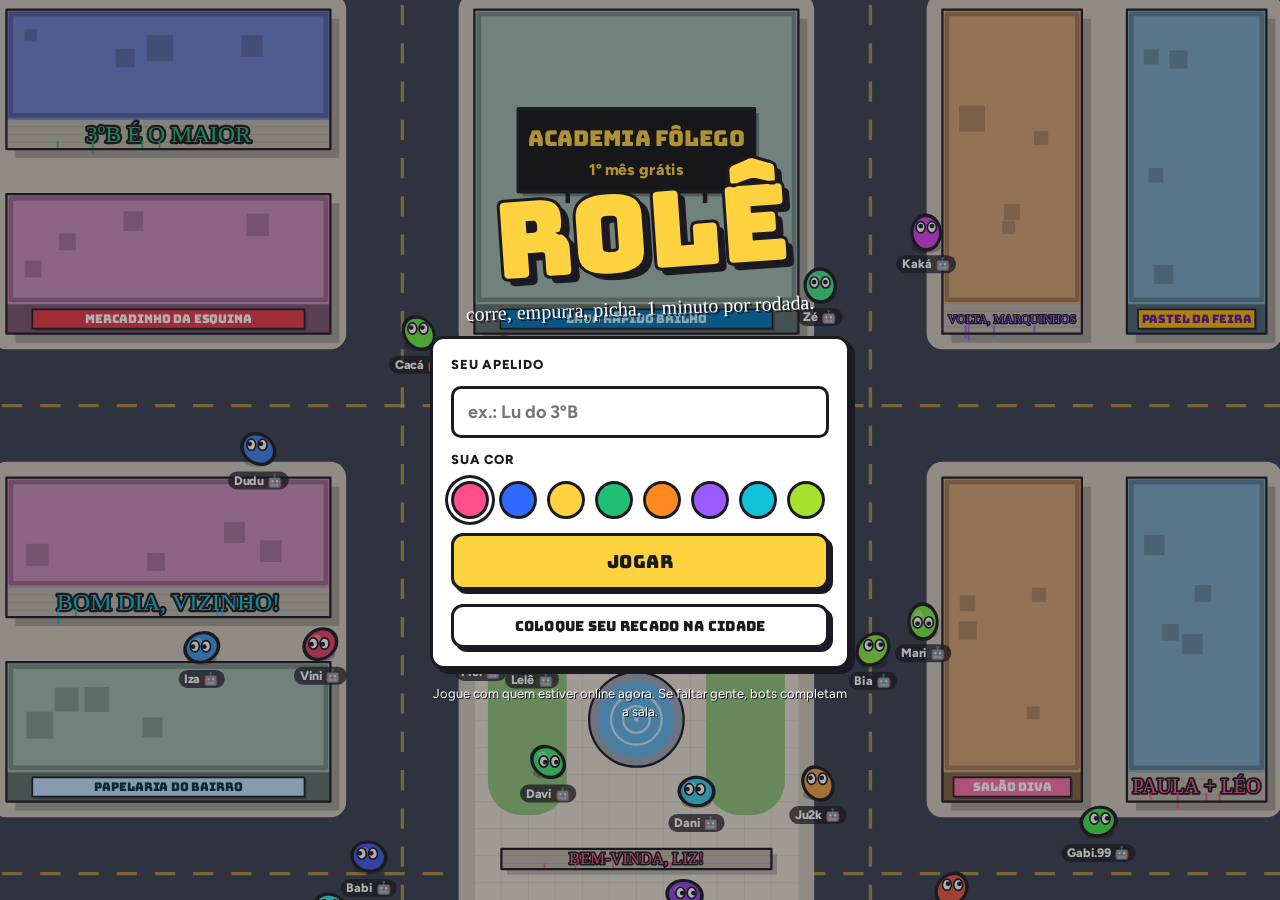
==== commit ca7c9e13: "Adiciona o multiplayer do Rolê Servidor Node.js sem dependências com salas de 50, bots que cedem o l" ====
--- a/role/public/index.html
+++ b/role/public/index.html
@@ -158,6 +158,12 @@
 #chatForm input{font-size:16px;padding:10px 12px}
 #chatForm .btn{flex:none;width:auto}
 
+.next{margin:0;font-weight:800;text-align:center;font-variant-numeric:tabular-nums}
+.screen.peek{background:none;align-items:flex-end;pointer-events:none}
+.screen.peek .panel{pointer-events:auto;margin:0 auto}
+.screen.peek .card{padding:14px;gap:8px}
+body.spectating #dash,body.spectating #hint{display:none}
+
 /* cartão de rodada */
 #card{position:fixed;inset:0;z-index:15;display:flex;align-items:center;justify-content:center;pointer-events:none;
   padding-left:max(16px,env(safe-area-inset-left,0px));padding-right:max(16px,env(safe-area-inset-right,0px))}
@@ -230,7 +236,7 @@
       <button class="btn" id="play">JOGAR</button>
       <button class="btn alt small" id="openAds">Coloque seu recado na cidade</button>
     </div>
-    <p class="fine">Protótipo: por enquanto você joga com bots. O multiplayer de verdade, com fila de espera, vem na próxima etapa.</p>
+    <p class="fine" id="lobbyNote">Jogue com quem estiver online agora. Se faltar gente, bots completam a sala.</p>
   </div>
 </section>
 
@@ -254,12 +260,26 @@
       <h2 id="resTitle">Você ficou em 2º</h2>
       <ol class="rank" id="rank"></ol>
       <div class="queue" id="queueBox"></div>
+      <p class="next" id="resNext" hidden></p>
       <button class="btn" id="again">JOGAR DE NOVO</button>
       <div class="row">
         <button class="btn alt small" id="share">Chamar amigos</button>
         <button class="btn pink small" id="resAds">Seu recado aqui</button>
       </div>
+      <button class="btn alt small" id="quit">Sair</button>
       <input type="text" id="shareTxt" readonly hidden aria-label="Texto pra compartilhar">
+    </div>
+  </div>
+</section>
+
+<!-- FILA -->
+<section class="screen peek" id="queue" hidden>
+  <div class="panel">
+    <div class="sticker card">
+      <div class="eyebrow" id="qEyebrow">Sala cheia</div>
+      <h2 id="qTitle">Você é o 1º da fila</h2>
+      <p id="qText">Enquanto espera, assista à partida, reaja e mande recado no chat.</p>
+      <button class="btn alt small" id="qLeave">Sair da fila</button>
     </div>
   </div>
 </section>
@@ -289,991 +309,6 @@
   </div>
 </section>
 
-<script>
-(()=>{
-'use strict';
-const $=s=>document.querySelector(s);
-const rand=(a,b)=>a+Math.random()*(b-a);
-const clamp=(v,a,b)=>v<a?a:v>b?b:v;
-const pick=a=>a[Math.floor(Math.random()*a.length)];
-const shuffle=a=>{for(let i=a.length-1;i>0;i--){const j=Math.floor(Math.random()*(i+1));[a[i],a[j]]=[a[j],a[i]]}return a};
-const DISPLAY="'Bungee','Arial Black',Impact,sans-serif";
-const BODY="'Figtree',system-ui,sans-serif";
-const MARKER="'Permanent Marker','Comic Sans MS',cursive";
-const reduceMotion=matchMedia('(prefers-reduced-motion: reduce)').matches;
-const store={get(k){try{return JSON.parse(localStorage.getItem(k))}catch(e){return null}},set(k,v){try{localStorage.setItem(k,JSON.stringify(v))}catch(e){}}};
-
-/* ================= conteúdo (anúncios de exemplo, negócios fictícios) ================= */
-const COLORS=['#ff4f8b','#2f6bff','#ffd23f','#1fbf75','#ff8a1f','#9b5cff','#12c2d8','#a6e22e'];
-const LOJAS=[
- {name:'PADARIA PÃO QUENTE',bg:'#f4a259',fg:'#3b1f0a'},
- {name:'AÇAÍ DO BAIRRO',bg:'#6a2c91',fg:'#f7e8ff'},
- {name:'BARBEARIA NAVALHA',bg:'#f1f1f1',fg:'#c1121f'},
- {name:'PIZZARIA FORNO VELHO',bg:'#2d6a4f',fg:'#ffe8a3'},
- {name:'PET SHOP AU AU',bg:'#48cae4',fg:'#03045e'},
- {name:'ACADEMIA FÔLEGO',bg:'#151515',fg:'#ffd23f'},
- {name:'SORVETERIA POLAR',bg:'#ffc8dd',fg:'#7b2cbf'},
- {name:'ÓTICA OLHO VIVO',bg:'#ffffff',fg:'#1d3557'},
- {name:'MERCADINHO DA ESQUINA',bg:'#e63946',fg:'#ffffff'},
- {name:'LAVA RÁPIDO BRILHO',bg:'#0077b6',fg:'#caf0f8'},
- {name:'PASTEL DA FEIRA',bg:'#ffb703',fg:'#5a189a'},
- {name:'BORRACHARIA DO TONHO',bg:'#343a40',fg:'#ff8a1f'},
- {name:'FARMÁCIA SAÚDE JÁ',bg:'#2a9d8f',fg:'#ffffff'},
- {name:'HAMBURGUERIA BRASA',bg:'#9d0208',fg:'#ffba08'},
- {name:'PAPELARIA DO BAIRRO',bg:'#bde0fe',fg:'#023047'},
- {name:'SALÃO DIVA',bg:'#ff70a6',fg:'#ffffff'},
- {name:'BAR DO BIRA',bg:'#5c3d2e',fg:'#ffd166'},
- {name:'CHAVEIRO RÁPIDO',bg:'#ffd166',fg:'#1b1a22'},
- {name:'FLORICULTURA IPÊ',bg:'#ffafcc',fg:'#386641'},
- {name:'SACOLÃO VERDINHO',bg:'#6a994e',fg:'#f2e8cf'},
- {name:'ASSISTÊNCIA CELULAR',bg:'#14213d',fg:'#fca311'},
- {name:'DOCERIA DA VÓ',bg:'#fde4cf',fg:'#9a031e'},
- {name:'ESCOLA DE INGLÊS GO',bg:'#3a86ff',fg:'#ffffff'},
- {name:'LANCHONETE ESQUINA',bg:'#fb8500',fg:'#ffffff'},
-];
-const OUTDOORS=[
- {brand:'AÇAÍ DO BAIRRO',line:'2 copos por R$ 20',bg:'#6a2c91',fg:'#ffffff'},
- {brand:'ACADEMIA FÔLEGO',line:'1º mês grátis',bg:'#151515',fg:'#ffd23f'},
- {brand:'PIZZARIA FORNO VELHO',line:'peça pelo zap',bg:'#2d6a4f',fg:'#ffe8a3'},
- {brand:'HAMBURGUERIA BRASA',line:'combo em dobro às terças',bg:'#9d0208',fg:'#ffba08'},
- {brand:'ESCOLA DE INGLÊS GO',line:'aula grátis, chama no zap',bg:'#3a86ff',fg:'#ffffff'},
-];
-const PLAZA_AD={brand:'SEU ANÚNCIO AQUI',line:'a partir de R$ 49 por dia',bg:'#ffd23f',fg:'#1b1a22'};
-const RECADOS=[
- {t:'FELIZ NIVER, JU!',c:'#ff4f8b'},{t:'ANA, CASA COMIGO?',c:'#e63946'},{t:'SIGA @DUDA.ARTE',c:'#2f6bff'},
- {t:'3ºB É O MAIOR',c:'#1fbf75'},{t:'VOLTA, MARQUINHOS',c:'#9b5cff'},{t:'MÃE, TE AMO',c:'#ff8a1f'},
- {t:'BOM DIA, VIZINHO!',c:'#12c2d8'},{t:'PAULA + LÉO',c:'#ff4f8b'},
- {t:'FORMATURA 2026!',c:'#ffd23f'},{t:'SAUDADE, VÔ',c:'#12c2d8'},{t:'TIME DO ZÉ É FOGO',c:'#ff8a1f'},
- {t:'CHAMA NO PV @LARIX',c:'#9b5cff'},{t:'BEM-VINDA, LIZ!',c:'#ff4f8b'},{t:'VAI CORINGÃO? KKK',c:'#1fbf75'},
-];
-const NAMES=['Bia','Rafa','Duda','Caio','Lelê','Tiago','Mari','Juninho','Nina','Gabi','Pedrão','Lu','Vini','Carol','Zé','Teté','Kaká','Dani','Léo','Ju','Fer','Gui','Malu','Davi','Iza','Thi','Babi','Nico','Lari','Biel','Manu','Rô','Dudu','Paty','Jão','Lili','Beto','Cacá','Mel','Tati'];
-const ROOM=50;
-function botNames(n,avoid){
-  const used=new Set(avoid.map(x=>x.toLowerCase())),out=[];
-  for(const x of shuffle(NAMES.slice())){if(out.length>=n)break;if(!used.has(x.toLowerCase())){out.push(x);used.add(x.toLowerCase())}}
-  while(out.length<n){const x=pick(NAMES)+pick(['_','.','',''])+pick(['22','07','BR','zin','01','10','99','x','gamer','2k']);
-    if(!used.has(x.toLowerCase())){out.push(x);used.add(x.toLowerCase())}}
-  return out;
-}
-const botColor=i=>`hsl(${Math.round(i*137.5)%360},78%,58%)`;
-
-/* ================= cidade ================= */
-const BC=5,BR=6,BS=288,ST=128,M=64,FRONT=26,CELL=32;
-const W=M*2+BC*BS+(BC-1)*ST,H=M*2+BR*BS+(BR-1)*ST;
-const COLS=Math.ceil(W/CELL),ROWS=Math.ceil(H/CELL),N=COLS*ROWS;
-const plaza={x:M+2*(BS+ST),y:M+2*(BS+ST),w:BS,h:BS*2+ST};
-const PATS=['h','full','v','v','h','h','v','full','h','v','h','v','full'];
-const isPlaza=(r,c)=>c===2&&(r===2||r===3);
-const ROOFS=['#e07a5f','#81b29a','#f2cc8f','#6d7fcc','#c98bb9','#9fb8ad','#d4a373','#7aa6c2'];
-const blocks=[],buildings=[],muros=[],rects=[],circles=[],tiles=[];
-let billboard=null;
-
-function seeded(s){return()=>{s=(s*16807)%2147483647;return(s-1)/2147483646}}
-function buildCity(){
-  let li=0,ri=0,oi=0;
-  for(let r=0;r<BR;r++)for(let c=0;c<BC;c++){
-    if(isPlaza(r,c))continue;
-    const x=M+c*(BS+ST),y=M+r*(BS+ST),p=PATS[(r*BC+c)%PATS.length];
-    blocks.push({x,y,w:BS,h:BS});
-    const parts=p==='full'?[[x,y,BS,BS]]:p==='h'?[[x,y,124,BS],[x+164,y,124,BS]]:[[x,y,BS,124],[x,y+164,BS,124]];
-    for(const [bx,by,bw,bh] of parts){
-      const i=buildings.length;
-      const b={x:bx,y:by,w:bw,h:bh,roof:ROOFS[i%ROOFS.length],rng:seeded(i*97+13)};
-      if(i%3===2||li>=LOJAS.length){if(ri<RECADOS.length-3)b.recado=RECADOS[ri++];else if(li<LOJAS.length)b.loja=LOJAS[li++]}else{b.loja=LOJAS[li++]}
-      if(p==='full'){b.outdoor=OUTDOORS[oi++%OUTDOORS.length]}
-      b.door={x:bx+bw/2,y:by+bh+20};
-      b.deco=[];for(let k=0;k<4;k++)b.deco.push({x:b.rng(),y:b.rng(),s:b.rng()});
-      buildings.push(b);rects.push(b);
-      const n=Math.max(3,Math.round(bw/36)),tw=bw/n;
-      for(let k=0;k<n;k++)tiles.push({x:bx+k*tw,y:by+bh-FRONT,w:tw,h:FRONT,owner:-1,stands:[{x:bx+k*tw+tw/2,y:by+bh+16}],t:0});
-    }
-  }
-  // praça: muros, chafariz, árvores, outdoor
-  const px=plaza.x,py=plaza.y;
-  [[py+80],[py+330],[py+560]].forEach(([yy],k)=>{
-    const m={x:px+24,y:yy,w:240,h:18,recado:RECADOS[(ri+k)%RECADOS.length],muro:true};
-    muros.push(m);rects.push(m);
-    const n=7,tw=m.w/n;
-    for(let j=0;j<n;j++)tiles.push({x:m.x+j*tw,y:m.y,w:tw,h:m.h,owner:-1,stands:[{x:m.x+j*tw+tw/2,y:m.y-16},{x:m.x+j*tw+tw/2,y:m.y+m.h+16}],t:0});
-  });
-  circles.push({x:px+BS/2,y:py+215,r:42,fountain:true});
-  circles.push({x:px+34,y:py+448,r:20,tree:true},{x:px+BS-34,y:py+448,r:20,tree:true},{x:px+34,y:py+660,r:20,tree:true},{x:px+BS-34,y:py+660,r:20,tree:true});
-  billboard={x:px+54,y:py+440,w:180,h:44,ad:PLAZA_AD,board:true};
-  rects.push(billboard);
-}
-buildCity();
-applyPurchased();
-
-function applyPurchased(){
-  const a=store.get('role_ad');if(!a||!a.text)return;
-  if(a.kind==='muro'){muros[0].recado={t:a.text,c:a.color,mine:true}}
-  else if(a.kind==='outdoor'){billboard.ad={brand:a.text,line:'anúncio aprovado',bg:a.color,fg:inkOn(a.color),mine:true}}
-  else if(a.kind==='fachada'){const b=buildings.find(b=>b.loja);b.loja={name:a.text,bg:a.color,fg:inkOn(a.color),mine:true}}
-}
-function inkOn(hex){const n=parseInt(hex.slice(1),16),r=n>>16,g=n>>8&255,b=n&255;return(r*299+g*587+b*114)/1000>150?'#1b1a22':'#ffffff'}
-
-/* grade para caminhos */
-const blocked=new Uint8Array(N);
-for(let cy=0;cy<ROWS;cy++)for(let cx=0;cx<COLS;cx++){
-  const x=cx*CELL+CELL/2,y=cy*CELL+CELL/2;let b=x>W-12||y>H-12;
-  for(const r of rects)if(x>r.x-10&&x<r.x+r.w+10&&y>r.y-10&&y<r.y+r.h+10){b=true;break}
-  for(const c of circles)if(Math.hypot(x-c.x,y-c.y)<c.r+10){b=true;break}
-  blocked[cy*COLS+cx]=b?1:0;
-}
-const cellOf=(x,y)=>clamp(Math.floor(y/CELL),0,ROWS-1)*COLS+clamp(Math.floor(x/CELL),0,COLS-1);
-function freeCellNear(ci){
-  if(!blocked[ci])return ci;
-  const cx=ci%COLS,cy=(ci/COLS)|0;
-  for(let rr=1;rr<6;rr++)for(let dy=-rr;dy<=rr;dy++)for(let dx=-rr;dx<=rr;dx++){
-    const nx=cx+dx,ny=cy+dy;if(nx<0||ny<0||nx>=COLS||ny>=ROWS)continue;
-    const n=ny*COLS+nx;if(!blocked[n])return n;
-  }
-  return ci;
-}
-const fields=new Map();
-function field(tc){
-  tc=freeCellNear(tc);
-  let f=fields.get(tc);if(f)return f;
-  if(fields.size>400)fields.clear();
-  f=new Int16Array(N).fill(-1);const q=new Int32Array(N);let h=0,t=0;f[tc]=0;q[t++]=tc;
-  while(h<t){const c=q[h++],cx=c%COLS,cy=(c/COLS)|0,d=f[c]+1;
-    if(cx>0&&!blocked[c-1]&&f[c-1]<0){f[c-1]=d;q[t++]=c-1}
-    if(cx<COLS-1&&!blocked[c+1]&&f[c+1]<0){f[c+1]=d;q[t++]=c+1}
-    if(cy>0&&!blocked[c-COLS]&&f[c-COLS]<0){f[c-COLS]=d;q[t++]=c-COLS}
-    if(cy<ROWS-1&&!blocked[c+COLS]&&f[c+COLS]<0){f[c+COLS]=d;q[t++]=c+COLS}}
-  fields.set(tc,f);return f;
-}
-const NB=[[-1,0],[1,0],[0,-1],[0,1],[-1,-1],[1,-1],[-1,1],[1,1]];
-function neighborBy(f,ci,better){
-  const cx=ci%COLS,cy=(ci/COLS)|0;let best=-1,bv=f[ci];
-  for(const [dx,dy] of NB){const nx=cx+dx,ny=cy+dy;if(nx<0||ny<0||nx>=COLS||ny>=ROWS)continue;
-    const n=ny*COLS+nx;if(f[n]<0)continue;
-    if(dx&&dy&&(blocked[cy*COLS+nx]||blocked[ny*COLS+cx]))continue;
-    if(bv<0||better(f[n],bv)){bv=f[n];best=n}}
-  return best;
-}
-function dirTo(p,gx,gy){
-  const dx=gx-p.x,dy=gy-p.y,d=Math.hypot(dx,dy)||1;
-  const f=field(cellOf(gx,gy)),ci=cellOf(p.x,p.y);
-  if(d<CELL*1.6||f[ci]===0)return[dx/d,dy/d];
-  const n=neighborBy(f,ci,(a,b)=>a<b);
-  if(n<0)return[dx/d,dy/d];
-  const tx=(n%COLS)*CELL+CELL/2-p.x,ty=((n/COLS)|0)*CELL+CELL/2-p.y,td=Math.hypot(tx,ty)||1;
-  return[tx/td,ty/td];
-}
-function dirAway(p,from){
-  const f=field(cellOf(from.x,from.y)),ci=cellOf(p.x,p.y);
-  const n=neighborBy(f,ci,(a,b)=>a>b);
-  let ax=p.x-from.x,ay=p.y-from.y;const ad=Math.hypot(ax,ay)||1;ax/=ad;ay/=ad;
-  if(n<0)return[ax,ay];
-  let tx=(n%COLS)*CELL+CELL/2-p.x,ty=((n/COLS)|0)*CELL+CELL/2-p.y;const td=Math.hypot(tx,ty)||1;
-  tx=tx/td+ax*.5;ty=ty/td+ay*.5;const m=Math.hypot(tx,ty)||1;return[tx/m,ty/m];
-}
-function randomFreePoint(area){
-  for(let i=0;i<200;i++){
-    const x=area?rand(area.x,area.x+area.w):rand(40,W-40),y=area?rand(area.y,area.y+area.h):rand(40,H-40);
-    if(!blocked[cellOf(x,y)])return{x,y};
-  }
-  return{x:plaza.x+BS/2,y:plaza.y+BS};
-}
-
-/* ================= som ================= */
-let AC=null,muted=store.get('role_muted')===true;
-function audio(){if(AC||muted)return;try{AC=new(window.AudioContext||window.webkitAudioContext)()}catch(e){}}
-function tone(f1,f2,dur,type='square',vol=.05){
-  if(!AC||muted)return;const t=AC.currentTime,o=AC.createOscillator(),g=AC.createGain();
-  o.type=type;o.frequency.setValueAtTime(f1,t);o.frequency.exponentialRampToValueAtTime(Math.max(30,f2),t+dur);
-  g.gain.setValueAtTime(vol,t);g.gain.exponentialRampToValueAtTime(.0001,t+dur);o.connect(g).connect(AC.destination);o.start(t);o.stop(t+dur+.02);
-}
-function boom(){
-  if(!AC||muted)return;const t=AC.currentTime,len=AC.sampleRate*.5,buf=AC.createBuffer(1,len,AC.sampleRate),d=buf.getChannelData(0);
-  for(let i=0;i<len;i++)d[i]=(Math.random()*2-1)*Math.pow(1-i/len,2.5);
-  const s=AC.createBufferSource(),g=AC.createGain(),fl=AC.createBiquadFilter();fl.type='lowpass';fl.frequency.value=900;
-  s.buffer=buf;g.gain.value=.35;s.connect(fl).connect(g).connect(AC.destination);s.start(t);tone(160,40,.4,'sine',.2);
-}
-const SFX={
-  bump:()=>tone(rand(180,240),90,.12,'triangle',.06),
-  dash:()=>tone(300,900,.12,'sawtooth',.03),
-  knock:()=>{tone(520,120,.25,'square',.05);tone(800,300,.15,'triangle',.04)},
-  paint:()=>tone(rand(600,900),rand(1200,1600),.06,'sine',.03),
-  pass:()=>tone(440,880,.15,'square',.05),
-  score:()=>{tone(660,660,.08,'square',.04);setTimeout(()=>tone(990,990,.12,'square',.04),80)},
-  tick:()=>tone(880,880,.05,'square',.03),
-  go:()=>tone(520,1040,.3,'square',.06),
-};
-
-/* ================= jogadores ================= */
-let players=[],me=null,nextId=0;
-function makePlayer(name,color,bot){
-  return{id:nextId++,name,color,bot,x:0,y:0,vx:0,vy:0,r:14,stun:0,spin:0,dashT:0,dashCd:0,lookX:0,lookY:1,
-    score:0,total:0,passCd:0,chatCd:rand(1,4),say:null,arrived:false,knockImm:0,wob:Math.random()*6,
-    skill:bot?rand(.8,.95):1,brain:{t:0,dx:0,dy:0,goal:null,goalT:0,distract:0,tile:null}};
-}
-function spawnAll(area){
-  for(const p of players){const s=randomFreePoint(area);p.x=s.x;p.y=s.y;p.vx=p.vy=0;p.stun=0;p.dashT=0;p.score=0;p.arrived=false;p.passCd=0;p.brain.goal=null;p.brain.tile=null}
-}
-const MAXS=190,DASH=540;
-const input={x:0,y:0};
-function dash(p){
-  if(p.dashCd>0||p.stun>0)return;
-  let dx=p.bot?p.brain.dx:input.x,dy=p.bot?p.brain.dy:input.y;const m=Math.hypot(dx,dy);
-  if(m<.2){dx=p.lookX;dy=p.lookY}else{dx/=m;dy/=m}
-  p.vx=dx*DASH;p.vy=dy*DASH;p.dashT=.2;p.dashCd=1.1;
-  for(let i=0;i<6;i++)part(p.x-dx*10,p.y-dy*10,-dx*rand(40,120)+rand(-40,40),-dy*rand(40,120)+rand(-40,40),'#e9e4f2',rand(3,6),.4);
-  if(p===me)SFX.dash();
-}
-function stepPlayer(p,dt){
-  p.dashCd-=dt;p.dashT-=dt;p.stun-=dt;p.passCd-=dt;p.knockImm-=dt;p.wob+=dt*10;
-  let ix=p.bot?p.brain.dx:input.x,iy=p.bot?p.brain.dy:input.y;const m=Math.hypot(ix,iy);if(m>1){ix/=m;iy/=m}
-  if(p.stun>0){const f=Math.exp(-dt*2.4);p.vx*=f;p.vy*=f;p.spin+=dt*16}
-  else if(p.dashT<=0){const ms=MAXS*p.skill,k=Math.min(1,dt*9);p.vx+=(ix*ms-p.vx)*k;p.vy+=(iy*ms-p.vy)*k}
-  if(m>.15&&p.stun<=0){const k=Math.min(1,dt*12);p.lookX+=(ix/Math.max(m,1)-p.lookX)*k;p.lookY+=(iy/Math.max(m,1)-p.lookY)*k}
-  const steps=2;for(let s=0;s<steps;s++){p.x+=p.vx*dt/steps;p.y+=p.vy*dt/steps;collideWorld(p)}
-}
-function collideWorld(p){
-  for(const r of rects){
-    if(p.x<r.x-p.r||p.x>r.x+r.w+p.r||p.y<r.y-p.r||p.y>r.y+r.h+p.r)continue;
-    const cx=clamp(p.x,r.x,r.x+r.w),cy=clamp(p.y,r.y,r.y+r.h);let dx=p.x-cx,dy=p.y-cy,d2=dx*dx+dy*dy,nx,ny,push;
-    if(d2>=p.r*p.r)continue;
-    if(d2>1e-4){const d=Math.sqrt(d2);nx=dx/d;ny=dy/d;push=p.r-d}
-    else{const l=p.x-r.x,rt=r.x+r.w-p.x,t=p.y-r.y,b=r.y+r.h-p.y,mn=Math.min(l,rt,t,b);
-      if(mn===l){nx=-1;ny=0}else if(mn===rt){nx=1;ny=0}else if(mn===t){nx=0;ny=-1}else{nx=0;ny=1}push=mn+p.r}
-    hitSurface(p,nx,ny,push);
-  }
-  for(const c of circles){const dx=p.x-c.x,dy=p.y-c.y,d=Math.hypot(dx,dy),mn=p.r+c.r;if(d<mn&&d>0)hitSurface(p,dx/d,dy/d,mn-d)}
-  if(p.x<p.r)hitSurface(p,1,0,p.r-p.x);if(p.x>W-p.r)hitSurface(p,-1,0,p.x-(W-p.r));
-  if(p.y<p.r)hitSurface(p,0,1,p.r-p.y);if(p.y>H-p.r)hitSurface(p,0,-1,p.y-(H-p.r));
-}
-function hitSurface(p,nx,ny,push){
-  p.x+=nx*push;p.y+=ny*push;const vn=p.vx*nx+p.vy*ny;
-  if(vn<0){const e=p.stun>0?.7:.1;p.vx-=(1+e)*vn*nx;p.vy-=(1+e)*vn*ny;
-    if(p.stun>0&&-vn>260){ftext(p.x,p.y-20,pick(['BONK!','POF!','AI!']),'#fff');if(near(p))SFX.bump()}}
-}
-const near=p=>me&&Math.hypot(p.x-me.x,p.y-me.y)<400;
-function collidePlayers(){
-  for(let i=0;i<players.length;i++)for(let j=i+1;j<players.length;j++){
-    const a=players[i],b=players[j];let dx=b.x-a.x,dy=b.y-a.y,d=Math.hypot(dx,dy);const mn=a.r+b.r;
-    if(d>=mn+2)continue;
-    if(mode&&mode.contact)mode.contact(a,b);
-    if(d>=mn||d===0)continue;
-    const nx=dx/d,ny=dy/d,ov=(mn-d)/2;a.x-=nx*ov;a.y-=ny*ov;b.x+=nx*ov;b.y+=ny*ov;
-    const ad=a.dashT>0,bd=b.dashT>0;
-    if(ad&&!bd)knock(b,nx,ny,a);
-    else if(bd&&!ad)knock(a,-nx,-ny,b);
-    else{const vn=(b.vx-a.vx)*nx+(b.vy-a.vy)*ny;
-      if(vn<0){const imp=-vn*(ad&&bd?1.4:.8);a.vx-=imp*nx;a.vy-=imp*ny;b.vx+=imp*nx;b.vy+=imp*ny;
-        if(ad&&bd){a.stun=b.stun=.5;ftext((a.x+b.x)/2,(a.y+b.y)/2-24,'TOC!','#fff')}
-        if(-vn>120&&(a===me||b===me))SFX.bump()}}
-  }
-}
-function knock(v,nx,ny,att){
-  if(v.knockImm>0)return;
-  v.vx=nx*440+att.vx*.25;v.vy=ny*440+att.vy*.25;v.stun=.8;v.knockImm=.35;att.dashT=0;att.vx*=.25;att.vy*=.25;
-  ftext(v.x,v.y-26,pick(['TOMBO!','SAI DA FRENTE!','OPA!','VAPT!','LÁ VAI!']),'#ffd23f');
-  botSay(att,'knockA',.45);botSay(v,'knockV',.55);
-  for(let i=0;i<10;i++)part(v.x,v.y,rand(-160,160),rand(-160,160),pick(['#fff','#ffd23f',v.color]),rand(2,5),.5);
-  if(v===me||att===me){SFX.knock();shake(6)}
-}
-
-/* ================= bots ================= */
-function think(b,dt){
-  const br=b.brain;br.t-=dt;br.goalT-=dt;br.distract-=dt;
-  if(br.t>0)return;br.t=rand(.12,.24);
-  if(br.distract>0)return;
-  if(Math.random()<.012){br.distract=rand(.5,1.1);const a=rand(0,6.28);br.dx=Math.cos(a);br.dy=Math.sin(a);return}
-  let g=mode&&state==='play'?mode.goal(b):null;
-  if(!g){if(!br.goal||br.goalT<0||Math.hypot(br.goal.x-b.x,br.goal.y-b.y)<30){br.goal=randomFreePoint();br.goalT=rand(3,6)}g=br.goal}
-  let d=g.flee?dirAway(b,g.flee):dirTo(b,g.x,g.y);
-  const jit=.25;br.dx=d[0]+rand(-jit,jit);br.dy=d[1]+rand(-jit,jit);
-  if(g.dash&&Math.random()<g.dash)dash(b);
-}
-function nearestOther(b,filter){
-  let best=null,bd=1e9;for(const p of players){if(p===b||(filter&&!filter(p)))continue;const d=Math.hypot(p.x-b.x,p.y-b.y);if(d<bd){bd=d;best=p}}
-  return[best,bd];
-}
-
-/* ================= modos ================= */
-const MODES={
-  batata:{
-    name:'Batata Quente',unit:'pontos',
-    tip:'Fuja de quem está com a bomba. Pegou? Encoste em alguém pra passar antes que exploda!',
-    area:{x:plaza.x-180,y:plaza.y-160,w:BS+360,h:BS*2+ST+320},
-    start(){
-      const k=Math.max(1,Math.round(players.length/8));this.beep=0;
-      this.bombs=shuffle(players.slice()).slice(0,k).map(h=>({holder:h,fuse:rand(11,15),wait:0,last:null}));
-      toast(this.holderOf(me)?'A bomba começa com você!':`${k} bomba${k>1?'s':''} na cidade. Fuja!`);
-    },
-    holderOf(p){return this.bombs&&this.bombs.find(b=>b.holder===p)},
-    update(dt){
-      for(const p of players)if(!this.holderOf(p))p.score+=dt;
-      this.beep-=dt;
-      for(const b of this.bombs){
-        if(b.wait>0){b.wait-=dt;if(b.wait<=0){
-          const opts=players.filter(p=>p!==b.last&&!this.holderOf(p));b.holder=pick(opts);b.fuse=rand(10,14);b.holder.passCd=.6;
-          if(b.holder===me)toast('A bomba caiu na sua mão!')}continue}
-        if(!b.holder)continue;
-        b.fuse-=dt;
-        if(b.holder===me&&this.beep<=0&&b.fuse<4){SFX.tick();this.beep=b.fuse<1.5?.15:.35}
-        if(b.fuse<=0)this.explode(b);
-      }
-    },
-    contact(a,c){
-      const ba=this.holderOf(a),bc=this.holderOf(c);if(!!ba===!!bc)return;
-      const b=ba||bc,h=b.holder,to=ba?c:a;if(b.wait>0||h.passCd>0)return;
-      b.holder=to;to.passCd=.7;ftext(to.x,to.y-30,'PEGA!','#ff4f8b');botSay(h,'passA',.5);botSay(to,'passV',.6);
-      if(to===me||h===me){SFX.pass();toast(to===me?'Você pegou a bomba! Passa pra frente!':`Passou pra ${to.name}!`)}
-    },
-    explode(b){
-      const h=b.holder,a=rand(0,6.28);h.vx=Math.cos(a)*720;h.vy=Math.sin(a)*720;h.stun=1.8;h.score-=8;
-      for(let i=0;i<34;i++)part(h.x,h.y,rand(-320,320),rand(-320,320),pick(['#ff8a1f','#ffd23f','#ff4f8b','#3b3b3b']),rand(3,8),.8);
-      ftext(h.x,h.y-30,'BUM!','#ff8a1f',1.6);
-      if(near(h)){boom();shake(h===me?16:8);toast(h===me?'BUM! Você explodiu (-8)':`${h.name} explodiu!`)}
-      botSay(h,'boomH',.8);for(const o of players)if(o!==h&&Math.hypot(o.x-h.x,o.y-h.y)<400)botSay(o,'boomO',.15);
-      b.last=h;b.holder=null;b.wait=1.4;
-    },
-    nearestHolder(p){let best=null,bd=1e9;for(const b of this.bombs){if(!b.holder||b.holder===p)continue;const d=Math.hypot(b.holder.x-p.x,b.holder.y-p.y);if(d<bd){bd=d;best=b.holder}}return[best,bd]},
-    goal(b){
-      if(this.holderOf(b)){const[t,d]=nearestOther(b,p=>!this.holderOf(p));return t?{x:t.x+t.vx*.25,y:t.y+t.vy*.25,dash:d<110?.35:0}:null}
-      const[h,d]=this.nearestHolder(b);
-      if(h&&d<300)return{flee:h,dash:d<90?.15:0};
-      return null;
-    },
-    marker(){
-      if(this.holderOf(me)){const[t]=nearestOther(me,p=>!this.holderOf(p));return t?{x:t.x,y:t.y,label:'PASSA',color:'#ffd23f'}:null}
-      const[h]=this.nearestHolder(me);return h?{x:h.x,y:h.y,label:'BOMBA',color:'#ff4f8b'}:null;
-    },
-  },
-  picha:{
-    name:'Picha a Cidade',unit:'muros',
-    tip:'Encoste nos muros e fachadas pra pintar com a sua cor. Pode pintar por cima dos outros!',
-    area:{x:plaza.x-180,y:plaza.y-160,w:BS+360,h:BS*2+ST+320},
-    start(){for(const t of tiles)t.owner=-1;this.snd=0},
-    update(dt){
-      this.snd-=dt;
-      for(const p of players){
-        for(const t of tiles){
-          if(t.owner===p.id)continue;
-          const cx=clamp(p.x,t.x,t.x+t.w),cy=clamp(p.y,t.y,t.y+t.h);
-          if(Math.hypot(p.x-cx,p.y-cy)<=p.r+5){
-            if(t.owner>=0&&Math.random()<.05)botSay(p,'picha',.5);
-            t.owner=p.id;t.t=1;
-            for(let i=0;i<5;i++)part(cx,cy,rand(-90,90),rand(-90,90),p.color,rand(2,5),.45);
-            if(p===me&&this.snd<=0){SFX.paint();this.snd=.05}
-          }
-        }
-      }
-      const cnt={};for(const t of tiles)if(t.owner>=0)cnt[t.owner]=(cnt[t.owner]||0)+1;
-      for(const p of players)p.score=cnt[p.id]||0;
-    },
-    goal(b){
-      const br=b.brain;
-      if(br.tile&&br.tile.owner!==b.id&&br.goalT>0)return Object.assign({},br.tileStand,{dash:0});
-      let best=null,bs=1e9,stand=null;
-      for(const t of tiles){if(t.owner===b.id)continue;
-        for(const s of t.stands){const d=Math.hypot(s.x-b.x,s.y-b.y)+rand(0,260)+(t.owner<0?0:60);if(d<bs){bs=d;best=t;stand=s}}}
-      if(!best)return null;br.tile=best;br.tileStand=stand;br.goalT=rand(3,5);
-      return{x:stand.x,y:stand.y};
-    },
-    marker(){return null},
-  },
-  corre:{
-    name:'Corre Pra Loja',unit:'pontos',
-    tip:'Chegue primeiro na porta da loja indicada. Empurre quem estiver no caminho!',
-    area:{x:plaza.x-60,y:plaza.y+40,w:BS+120,h:BS*2},
-    start(){this.target=null;this.first=true;this.newTarget()},
-    newTarget(){
-      const prev=this.target;let opts=buildings.filter(b=>b.loja&&b!==prev);
-      const mine=buildings.find(b=>b.loja&&b.loja.mine);
-      let t;
-      if(this.first&&mine)t=mine;
-      else{if(prev){const far=opts.filter(b=>Math.hypot(b.door.x-prev.door.x,b.door.y-prev.door.y)>420);if(far.length)opts=far}t=pick(opts)}
-      this.first=false;this.target=t;this.arrived=0;this.timer=-1;
-      for(const p of players)p.arrived=false;
-      toast(`Corre pra ${t.loja.name}!`);if(me)SFX.go();
-      botSay(pick(players.filter(p=>p.bot)),'target',.5);
-    },
-    update(dt){
-      const d=this.target.door,pts=[15,12,10,8,6,5,4,3,2,1];
-      for(const p of players){if(p.arrived)continue;
-        if(Math.hypot(p.x-d.x,p.y-d.y)<38){p.arrived=true;const v=pts[this.arrived]||0;this.arrived++;p.score+=v;
-          if(v)ftext(p.x,p.y-30,`+${v}`,'#ffd23f',1.3);
-          if(p===me){SFX.score();toast(v?`Chegou em ${this.arrived}º! +${v}`:'Chegou! Mas sem pontos dessa vez')}
-          if(this.timer<0){this.timer=6;botSay(p,'first',.9)}}}
-      if(this.arrived>=pts.length)this.timer=Math.min(this.timer,.8);
-      if(this.timer>0){this.timer-=dt;if(this.timer<=0)this.newTarget()}
-    },
-    goal(b){
-      if(b.arrived)return null;
-      const d=this.target.door;let dash=0;
-      const[o,od]=nearestOther(b);if(o&&od<70&&Math.random()<.5)dash=.25;
-      if(Math.hypot(d.x-b.x,d.y-b.y)<140&&Math.random()<.2)dash=.3;
-      return{x:d.x,y:d.y,dash};
-    },
-    marker(){return me&&!me.arrived?{x:this.target.door.x,y:this.target.door.y,label:this.target.loja.name,color:'#ffd23f'}:null},
-  },
-};
-
-/* ================= efeitos ================= */
-let parts=[],texts=[],shakeA=0;
-function part(x,y,vx,vy,color,size,life){if(parts.length<500)parts.push({x,y,vx,vy,color,size,life,max:life})}
-function ftext(x,y,text,color,scale=1){texts.push({x,y,text,color,t:0,scale})}
-function shake(a){if(!reduceMotion)shakeA=Math.max(shakeA,a)}
-let toastT=0;
-function toast(msg){const el=$('#toast');el.textContent=msg;el.classList.remove('off');toastT=2.2}
-
-/* ================= estado do jogo ================= */
-let myTotal=0,state='lobby',mode=null,modeKey=null,roundIdx=0,order=[],timeLeft=0,stateT=0,watchers=4,watchT=0,lineup=null;
-const ROUND_TIME=60;
-let nick=(store.get('role_nick')||'').slice(0,12),colorIdx=store.get('role_color');if(typeof colorIdx!=='number')colorIdx=0;
-
-function attract(){
-  players=[];nextId=0;
-  botNames(ROOM,[]).forEach((n,i)=>players.push(makePlayer(n,botColor(i),true)));
-  spawnAll({x:plaza.x-300,y:plaza.y-300,w:BS+600,h:BS*2+ST+600});me=null;mode=null;
-}
-attract();
-
-function startMatch(){
-  audio();
-  const name=($('#nick').value.trim()||'Você').slice(0,12);nick=name;store.set('role_nick',nick);store.set('role_color',colorIdx);
-  nextId=0;me=makePlayer(name,COLORS[colorIdx],false);
-  const used=(lineup&&!lineup.some(n=>n.toLowerCase()===name.toLowerCase()))?lineup:botNames(ROOM-1,[name]);
-  players=[me,...used.map((n,i)=>makePlayer(n,botColor(i),true))];
-  lineup=null;
-  for(const p of players)p.total=0;
-  spawnAll({x:plaza.x-180,y:plaza.y-160,w:BS+360,h:BS*2+ST+320});mode=null;
-  order=shuffle(['batata','picha','corre']);roundIdx=0;
-  showScreen('match');
-  const dots=$('#dots');dots.innerHTML='';
-  for(let i=0;i<ROOM;i++)dots.appendChild(document.createElement('i'));
-  $('#mmTitle').textContent='Procurando sala…';$('#mmN').textContent='0';$('#mmLast').textContent='';
-  players.forEach((p,i)=>setTimeout(()=>{
-    const d=dots.children[i];d.className=p===me?'on me':'on';d.style.background=p.color;
-    $('#mmN').textContent=i+1;$('#mmLast').textContent=p===me?'Você entrou':`${p.name} entrou 🤖`;
-    if(i%6===0)SFX.bump();
-    if(i===players.length-1){$('#mmTitle').textContent=`Sala cheia! ${ROOM}/${ROOM}`;setTimeout(()=>startRound(),800)}
-  },250+i*55));
-}
-function startRound(){
-  showScreen(null);modeKey=order[roundIdx];mode=MODES[modeKey];
-  spawnAll(mode.area);fields.clear();
-  if(modeKey==='picha')for(const t of tiles)t.owner=-1;
-  $('#hud').hidden=false;$('#modeName').textContent=mode.name;$('#roundNo').textContent=`${roundIdx+1}/3`;
-  $('#timer').textContent=ROUND_TIME;$('#timer').classList.remove('hot');$('#hint').hidden=roundIdx>0;
-  const sp=OUTDOORS[roundIdx%OUTDOORS.length];
-  state='intro';stateT=3.6;timeLeft=ROUND_TIME;leader=null;leadT=0;
-  renderCard(`
-    <div class="eyebrow">Rodada ${roundIdx+1} de 3</div>
-    <h2 class="mode">${mode.name}</h2>
-    <p class="tip">${mode.tip}</p>
-    <div class="count" id="cnt">3</div>
-    <div class="sponsor">Rodada oferecida por <span class="brand" style="background:${sp.bg};color:${sp.fg}">${sp.brand}</span></div>`);
-  updateBoard(true);
-}
-function endRound(){
-  state='roundEnd';stateT=3.2;
-  const ranked=players.slice().sort((a,b)=>b.score-a.score);
-  ranked.forEach((p,i)=>p.total+=ranked.length-i);
-  const myPos=ranked.indexOf(me)+1;
-  renderCard(`
-    <div class="eyebrow">Fim da rodada</div>
-    <h2 class="mode">${myPos===1?'VOCÊ GANHOU!':'FIM!'}</h2>
-    <ol class="mini">${ranked.slice(0,3).map((p,i)=>`<li><span>${i+1}º</span><span>${esc(p.name)}</span><span>${Math.max(0,Math.round(p.score))} ${mode.unit}</span></li>`).join('')}</ol>
-    <p class="tip">Você ficou em <b>${myPos}º de ${ranked.length}</b> nesta rodada.</p>`);
-  SFX.score();
-  botSay(ranked[0],'win',.9);botSay(ranked[ranked.length-1],'lose',.9);botSay(ranked[ranked.length-2],'lose',.4);
-}
-function endMatch(){
-  state='results';$('#hud').hidden=true;$('#card').hidden=true;
-  feed=[];pending=[];renderFeed();closeChat();
-  const ranked=players.slice().sort((a,b)=>b.total-a.total);const pos=ranked.indexOf(me)+1;myTotal=me.total;
-  $('#resTitle').textContent=pos===1?'Você é o rei do rolê!':`Você ficou em ${pos}º de ${ranked.length}`;
-  const ol=$('#rank');ol.innerHTML='';
-  const shown=ranked.slice(0,8);if(pos>8){shown.push(null,me)}
-  shown.forEach(p=>{if(!p){const g=document.createElement('li');g.className='gap';g.textContent='…';ol.appendChild(g);return}
-    const i=ranked.indexOf(p);const li=document.createElement('li');if(p===me)li.className='me';
-    const a=document.createElement('span');a.className='pos';a.textContent=i+1;
-    const dot=document.createElement('span');dot.style.cssText=`width:14px;height:14px;border-radius:50%;border:2px solid #1b1a22;background:${p.color};flex:none`;
-    const n=document.createElement('span');n.className='nm';n.textContent=p.name+(p.bot?' 🤖':'');
-    const s=document.createElement('span');s.className='pts';s.textContent=p.total;
-    li.append(a,dot,n,s);ol.appendChild(li)});
-  // rotação: os 5 últimos bots saem, 5 da fila entram
-  const bots=ranked.filter(p=>p.bot);const out=bots.slice(-5);
-  const inNames=botNames(5,players.map(p=>p.name));
-  lineup=players.filter(p=>p.bot&&!out.includes(p)).map(p=>p.name).concat(inNames);
-  const qb=$('#queueBox');qb.innerHTML='';
-  const b1=document.createElement('div');
-  b1.innerHTML=`<b>Rodízio da sala:</b> <span id="qIn"></span> saem da fila e entram na próxima. Os 5 últimos (<span id="qOut"></span>) dão a vez. Ainda há ${watchers} pessoas assistindo.`;
-  qb.appendChild(b1);$('#qIn').textContent=inNames.join(', ');$('#qOut').textContent=out.map(p=>p.name).join(', ');
-  showScreen('results');
-}
-const esc=s=>String(s).replace(/[&<>"']/g,c=>({'&':'&amp;','<':'&lt;','>':'&gt;','"':'&quot;',"'":'&#39;'}[c]));
-function renderCard(html){const c=$('#card');c.innerHTML=`<div class="sticker">${html}</div>`;c.hidden=false}
-function showScreen(id){for(const s of ['lobby','match','results','ads'])$('#'+s).hidden=s!==id;if(id==='ads')openAds()}
-
-let boardT=0;
-function updateBoard(force){
-  boardT-=1;if(!force&&boardT>0)return;boardT=8;
-  const ranked=players.slice().sort((a,b)=>b.score-a.score);
-  let list=ranked.slice(0,3);if(!list.includes(me))list.push(me);
-  const el=$('#board');el.innerHTML='';
-  const head=document.createElement('div');head.className='unit';head.innerHTML=`<span>ao vivo · ${players.length}</span><span></span>`;head.lastChild.textContent=mode?mode.unit:'';el.appendChild(head);
-  for(const p of list){const d=document.createElement('div');if(p===me)d.className='me';
-    const i=document.createElement('i');i.style.background=p.color;const s=document.createElement('span');s.textContent=`${ranked.indexOf(p)+1}. ${p.name}`;
-    const b=document.createElement('b');b.textContent=Math.max(0,Math.floor(p.score));d.append(i,s,b);el.appendChild(d)}
-}
-
-/* ================= loop ================= */
-const cv=$('#cv'),ctx=cv.getContext('2d');
-let DPR=1,VW=0,VH=0,SCALE=1;
-const cam={x:plaza.x+BS/2,y:plaza.y+BS,follow:null};
-function resize(){DPR=Math.min(window.devicePixelRatio||1,2);VW=cv.clientWidth;VH=cv.clientHeight;cv.width=Math.round(VW*DPR);cv.height=Math.round(VH*DPR);SCALE=clamp(Math.min(VW/500,VH/800),.6,1.5)}
-addEventListener('resize',resize);resize();
-
-let last=performance.now(),paused=false;
-document.addEventListener('visibilitychange',()=>{paused=document.hidden;last=performance.now()});
-function frame(now){
-  const dt=Math.min(.05,(now-last)/1000);last=now;
-  if(!paused){update(dt);render()}
-  requestAnimationFrame(frame);
-}
-function update(dt){
-  if(state==='play'||state==='intro'||state==='roundEnd')chatTick(dt);
-  if(toastT>0){toastT-=dt;if(toastT<=0)$('#toast').classList.add('off')}
-  watchT-=dt;if(watchT<=0){watchT=rand(5,9);watchers=clamp(watchers+Math.round(rand(-1,1.6)),2,9);$('#watch').textContent=`${watchers} na fila`}
-  if(state==='intro'){
-    const before=Math.ceil(stateT-.6);stateT-=dt;const n=Math.ceil(stateT-.6);
-    const c=$('#cnt');if(c&&n!==before){c.textContent=n>0?n:'JÁ!';n>0?SFX.tick():SFX.go()}
-    if(stateT<=0){state='play';$('#card').hidden=true;mode.start()}
-  }else if(state==='play'){
-    timeLeft-=dt;const t=Math.max(0,Math.ceil(timeLeft));const tel=$('#timer');
-    if(tel.textContent!==String(t)){tel.textContent=t;tel.classList.toggle('hot',t<=10);if(t<=5&&t>0)SFX.tick()}
-    for(const p of players)if(p.bot)think(p,dt);
-    for(const p of players)stepPlayer(p,dt);
-    collidePlayers();mode.update(dt);updateBoard();
-    const cd=me.dashCd>0?1-me.dashCd/1.1:1;$('#dash').style.setProperty('--cd',clamp(cd,0,1));
-    if(timeLeft<=0)endRound();
-    if(Math.random()<dt*.5)spectatorReact();
-  }else if(state==='roundEnd'){
-    for(const p of players){p.brain.dx=p.brain.dy=0}
-    const saved={x:input.x,y:input.y};input.x=input.y=0;
-    for(const p of players)stepPlayer(p,dt);input.x=saved.x;input.y=saved.y;
-    stateT-=dt;if(stateT<=0){roundIdx++;if(roundIdx<3)startRound();else{endMatch();attract()}}
-  }else{
-    for(const p of players){if(p.bot)think(p,dt);stepPlayer(p,dt)}collidePlayers();
-  }
-  for(const q of parts){q.x+=q.vx*dt;q.y+=q.vy*dt;q.vx*=.92;q.vy*=.92;q.life-=dt}
-  parts=parts.filter(q=>q.life>0);
-  for(const t of texts)t.t+=dt;texts=texts.filter(t=>t.t<1.1);
-  for(const t of tiles)if(t.t>0)t.t-=dt*3;
-  for(const e of floaters){e.t+=dt}floaters=floaters.filter(e=>e.t<2.2);
-  // câmera
-  let tx,ty;
-  if(me&&(state==='play'||state==='intro'||state==='roundEnd')){tx=me.x;ty=me.y}
-  else{if(!cam.follow||Math.random()<dt*.08)cam.follow=pick(players);tx=cam.follow.x;ty=cam.follow.y}
-  const k=Math.min(1,dt*(me?6:1.2));cam.x+=(tx-cam.x)*k;cam.y+=(ty-cam.y)*k;
-  const hw=VW/SCALE/2,hh=VH/SCALE/2;
-  cam.x=W>hw*2?clamp(cam.x,hw,W-hw):W/2;cam.y=H>hh*2?clamp(cam.y,hh,H-hh):H/2;
-  shakeA*=Math.exp(-dt*10);
-}
-
-/* ================= desenho ================= */
-function fitFont(g,text,maxW,size,fam){g.font=`${size}px ${fam}`;const w=g.measureText(text).width;if(w>maxW){size=Math.max(6,size*maxW/w);g.font=`${size}px ${fam}`}return size}
-function shade(hex,amt){const n=parseInt(hex.slice(1),16);let r=n>>16,g=n>>8&255,b=n&255;r=clamp(Math.round(r*amt),0,255);g=clamp(Math.round(g*amt),0,255);b=clamp(Math.round(b*amt),0,255);return`rgb(${r},${g},${b})`}
-function rr(g,x,y,w,h,r){g.beginPath();g.moveTo(x+r,y);g.arcTo(x+w,y,x+w,y+h,r);g.arcTo(x+w,y+h,x,y+h,r);g.arcTo(x,y+h,x,y,r);g.arcTo(x,y,x+w,y,r);g.closePath()}
-
-function drawRecado(g,x,y,w,h,rec,seed){
-  g.fillStyle='#bdb6aa';g.fillRect(x,y,w,h);
-  g.strokeStyle='rgba(0,0,0,.08)';g.lineWidth=1;
-  for(let yy=y+6;yy<y+h;yy+=7){g.beginPath();g.moveTo(x,yy);g.lineTo(x+w,yy);g.stroke()}
-  drawRecadoText(g,x,y,w,h,rec,seed);
-}
-function drawRecadoText(g,x,y,w,h,rec,seed){
-  const size=fitFont(g,rec.t,w-10,h*.82,MARKER);
-  g.textAlign='center';g.textBaseline='middle';
-  g.lineJoin='round';g.lineWidth=Math.max(2,size*.18);g.strokeStyle='#1b1a22';g.strokeText(rec.t,x+w/2,y+h/2+1);
-  g.fillStyle=rec.c;g.fillText(rec.t,x+w/2,y+h/2+1);
-  const r=seeded(seed||7);g.fillStyle=rec.c;
-  for(let i=0;i<4;i++){const dx=x+w*.15+r()*w*.7;g.fillRect(dx,y+h*.72,1.6,h*.2+r()*h*.35)}
-}
-function drawLoja(g,x,y,w,h,l){
-  const sw=w*.84,sh=h*.66,sx=x+(w-sw)/2,sy=y+(h-sh)/2;
-  g.fillStyle='rgba(0,0,0,.25)';g.fillRect(sx+2,sy+2,sw,sh);
-  g.fillStyle=l.bg;g.fillRect(sx,sy,sw,sh);g.strokeStyle='#1b1a22';g.lineWidth=1.5;g.strokeRect(sx,sy,sw,sh);
-  fitFont(g,l.name,sw-8,sh*.62,DISPLAY);g.fillStyle=l.fg;g.textAlign='center';g.textBaseline='middle';g.fillText(l.name,x+w/2,y+h/2+1);
-}
-function drawBoard(g,x,y,w,h,ad){
-  g.fillStyle='#1b1a22';g.fillRect(x+w*.2,y+h,4,10);g.fillRect(x+w*.8-4,y+h,4,10);
-  g.fillStyle='rgba(0,0,0,.3)';g.fillRect(x+4,y+4,w,h);
-  g.fillStyle=ad.bg;g.fillRect(x,y,w,h);g.strokeStyle='#1b1a22';g.lineWidth=3;g.strokeRect(x,y,w,h);
-  g.textAlign='center';g.textBaseline='middle';
-  fitFont(g,ad.brand,w-16,h*.36,DISPLAY);g.fillStyle=ad.fg;g.fillText(ad.brand,x+w/2,y+h*.38);
-  g.font=`800 ${Math.min(h*.24,14)}px ${BODY}`;g.fillText(ad.line,x+w/2,y+h*.74);
-}
-
-function render(){
-  const g=ctx;g.setTransform(DPR,0,0,DPR,0,0);
-  g.fillStyle='#3b4152';g.fillRect(0,0,VW,VH);
-  const sx=(Math.random()-.5)*shakeA,sy=(Math.random()-.5)*shakeA;
-  g.save();g.translate(VW/2+sx,VH/2+sy);g.scale(SCALE,SCALE);g.translate(-cam.x,-cam.y);
-  const vx0=cam.x-VW/SCALE/2-60,vx1=cam.x+VW/SCALE/2+60,vy0=cam.y-VH/SCALE/2-60,vy1=cam.y+VH/SCALE/2+60;
-  const vis=r=>r.x+r.w>vx0&&r.x<vx1&&r.y+r.h>vy0&&r.y<vy1;
-
-  // ruas
-  g.fillStyle='#3b4152';g.fillRect(0,0,W,H);
-  g.strokeStyle='rgba(255,210,63,.55)';g.lineWidth=3;g.setLineDash([18,16]);
-  for(let c=1;c<BC;c++){const x=M+c*(BS+ST)-ST/2;g.beginPath();g.moveTo(x,0);g.lineTo(x,H);g.stroke()}
-  for(let r=1;r<BR;r++){const y=M+r*(BS+ST)-ST/2;g.beginPath();g.moveTo(0,y);g.lineTo(W,y);g.stroke()}
-  g.setLineDash([]);
-  // calçadas
-  g.fillStyle='#cfc8bb';
-  for(const b of blocks){if(!vis({x:b.x-14,y:b.y-14,w:b.w+28,h:b.h+28}))continue;rr(g,b.x-14,b.y-14,b.w+28,b.h+28,14);g.fill()}
-  // praça
-  g.fillStyle='#cfc8bb';rr(g,plaza.x-14,plaza.y-14,plaza.w+28,plaza.h+28,14);g.fill();
-  g.fillStyle='#e6dfd0';rr(g,plaza.x,plaza.y,plaza.w,plaza.h,10);g.fill();
-  g.strokeStyle='rgba(0,0,0,.05)';g.lineWidth=1;
-  for(let x=plaza.x;x<plaza.x+plaza.w;x+=24){g.beginPath();g.moveTo(x,plaza.y);g.lineTo(x,plaza.y+plaza.h);g.stroke()}
-  for(let y=plaza.y;y<plaza.y+plaza.h;y+=24){g.beginPath();g.moveTo(plaza.x,y);g.lineTo(plaza.x+plaza.w,y);g.stroke()}
-  g.fillStyle='#8fc27a';
-  rr(g,plaza.x+12,plaza.y+120,70,180,30);g.fill();rr(g,plaza.x+plaza.w-82,plaza.y+120,70,180,30);g.fill();
-  g.font=`14px ${DISPLAY}`;g.fillStyle='rgba(27,26,34,.35)';g.textAlign='center';g.textBaseline='middle';
-  g.fillText('PRAÇA CENTRAL',plaza.x+plaza.w/2,plaza.y+plaza.h-24);
-  // alvo do modo corrida
-  if(state==='play'&&modeKey==='corre'&&mode.target){
-    const d=mode.target.door,p=.5+.5*Math.sin(performance.now()/160);
-    g.fillStyle=`rgba(255,210,63,${.25+.25*p})`;g.beginPath();g.arc(d.x,d.y,38+p*6,0,7);g.fill();
-    g.strokeStyle='#ffd23f';g.lineWidth=4;g.setLineDash([10,8]);g.beginPath();g.arc(d.x,d.y,38,0,7);g.stroke();g.setLineDash([]);
-  }
-  // prédios
-  for(const b of buildings){
-    if(!vis(b))continue;
-    g.fillStyle='rgba(0,0,0,.22)';g.fillRect(b.x+8,b.y+8,b.w,b.h);
-    g.fillStyle=b.roof;g.fillRect(b.x,b.y,b.w,b.h-FRONT);
-    g.strokeStyle=shade(b.roof,.75);g.lineWidth=4;g.strokeRect(b.x+4,b.y+4,b.w-8,b.h-FRONT-8);
-    if(!b.outdoor)for(const d of b.deco){const s=10+d.s*14;g.fillStyle=shade(b.roof,.82);g.fillRect(b.x+14+d.x*(b.w-28-s),b.y+14+d.y*(b.h-FRONT-28-s),s,s)}
-    if(b.outdoor){const bw=Math.min(210,b.w-40),bh=74;drawBoard(g,b.x+(b.w-bw)/2,b.y+(b.h-FRONT-bh)/2-6,bw,bh,b.outdoor)}
-    const fy=b.y+b.h-FRONT;
-    if(b.recado)drawRecado(g,b.x,fy,b.w,FRONT,b.recado,b.x+b.y);
-    else{g.fillStyle=shade(b.roof,.6);g.fillRect(b.x,fy,b.w,FRONT)}
-    drawPaint(g,b.x,fy,b.w,FRONT);
-    if(b.loja){drawLoja(g,b.x,fy,b.w,FRONT,b.loja)}
-    else if(b.recado&&modeKey==='picha')drawRecadoText(g,b.x,fy,b.w,FRONT,b.recado,b.x+b.y);
-    g.strokeStyle='#1b1a22';g.lineWidth=2;g.strokeRect(b.x,b.y,b.w,b.h);
-  }
-  for(const m of muros){if(!vis(m))continue;
-    g.fillStyle='rgba(0,0,0,.2)';g.fillRect(m.x+5,m.y+5,m.w,m.h);
-    drawRecado(g,m.x,m.y,m.w,m.h,m.recado,m.y);drawPaint(g,m.x,m.y,m.w,m.h);
-    if(modeKey==='picha')drawRecadoText(g,m.x,m.y,m.w,m.h,m.recado,m.y);
-    g.strokeStyle='#1b1a22';g.lineWidth=2;g.strokeRect(m.x,m.y,m.w,m.h);}
-  drawBoard(g,billboard.x,billboard.y,billboard.w,billboard.h,billboard.ad);
-  for(const c of circles){
-    if(c.fountain){g.fillStyle='#9aa3b5';g.beginPath();g.arc(c.x,c.y,c.r,0,7);g.fill();g.fillStyle='#5fb4e8';g.beginPath();g.arc(c.x,c.y,c.r-8,0,7);g.fill();
-      const t=performance.now()/400;g.strokeStyle='rgba(255,255,255,.7)';g.lineWidth=2;
-      for(let i=0;i<3;i++){g.beginPath();g.arc(c.x,c.y,((t+i)%3)/3*(c.r-10),0,7);g.stroke()}
-      g.strokeStyle='#1b1a22';g.lineWidth=2;g.beginPath();g.arc(c.x,c.y,c.r,0,7);g.stroke()}
-    else{g.fillStyle='rgba(0,0,0,.2)';g.beginPath();g.arc(c.x+5,c.y+5,c.r+6,0,7);g.fill();
-      g.fillStyle='#3f9b5b';g.beginPath();g.arc(c.x,c.y,c.r+6,0,7);g.fill();g.fillStyle='#5cb874';g.beginPath();g.arc(c.x-5,c.y-5,c.r-4,0,7);g.fill()}
-  }
-  // sombras e jogadores (ordem por y)
-  const sorted=players.filter(p=>p.x>vx0&&p.x<vx1&&p.y>vy0-40&&p.y<vy1+40).sort((a,b)=>a.y-b.y);
-  for(const p of sorted){g.fillStyle='rgba(0,0,0,.25)';g.beginPath();g.ellipse(p.x,p.y+p.r*.8,p.r*.95,p.r*.4,0,0,7);g.fill()}
-  for(const p of sorted)drawPlayer(g,p);
-  for(const p of sorted)drawBubble(g,p);
-  for(const q of parts){g.globalAlpha=clamp(q.life/q.max,0,1);g.fillStyle=q.color;g.beginPath();g.arc(q.x,q.y,q.size,0,7);g.fill()}
-  g.globalAlpha=1;
-  for(const t of texts){const k=t.t/1.1;g.globalAlpha=1-k*k;const s=(14+8*Math.min(1,t.t*6))*t.scale;
-    g.font=`${s}px ${DISPLAY}`;g.textAlign='center';g.textBaseline='middle';g.lineWidth=4;g.strokeStyle='#1b1a22';
-    g.strokeText(t.text,t.x,t.y-t.t*40);g.fillStyle=t.color;g.fillText(t.text,t.x,t.y-t.t*40)}
-  g.globalAlpha=1;g.restore();
-  // marcador fora da tela
-  if(state==='play'&&mode.marker){const mk=mode.marker();if(mk)drawEdgeMarker(g,mk)}
-  // joystick
-  if(joy.active){g.globalAlpha=.55;g.fillStyle='#fff';g.beginPath();g.arc(joy.ox,joy.oy,54,0,7);g.fill();g.globalAlpha=1;
-    g.lineWidth=3;g.strokeStyle='#1b1a22';g.beginPath();g.arc(joy.ox,joy.oy,54,0,7);g.stroke();
-    g.fillStyle=me?me.color:'#ffd23f';g.beginPath();g.arc(joy.ox+input.x*40,joy.oy+input.y*40,24,0,7);g.fill();g.stroke()}
-  // reações
-  for(const e of floaters){const k=e.t/2.2;g.globalAlpha=1-k*k;g.font=`${e.big?40:28}px system-ui,'Apple Color Emoji','Segoe UI Emoji'`;g.textAlign='center';
-    g.fillText(e.r,e.x+Math.sin(e.t*4+e.x)*10,e.y-e.t*120);if(e.who){g.font=`800 11px ${BODY}`;g.fillStyle='#fff';g.fillText(e.who,e.x,e.y-e.t*120+26)}}
-  g.globalAlpha=1;
-}
-function drawPaint(g,x,y,w,h){
-  if(modeKey!=='picha')return;
-  for(const t of tiles){if(t.owner<0||t.x<x-1||t.x>x+w||t.y<y-1||t.y>y+h)continue;
-    const p=players.find(p=>p.id===t.owner);if(!p)continue;
-    g.globalAlpha=.78;g.fillStyle=p.color;g.fillRect(t.x,t.y,t.w+.5,t.h);
-    if(t.t>0){g.globalAlpha=t.t;g.fillStyle='#fff';g.fillRect(t.x,t.y,t.w,t.h)}
-    g.globalAlpha=1;}
-}
-function drawPlayer(g,p){
-  const sp=Math.hypot(p.vx,p.vy),st=Math.min(.25,sp/1600);
-  const ang=Math.atan2(p.vy,p.vx),bob=Math.sin(p.wob)*Math.min(1,sp/120)*1.6;
-  g.save();g.translate(p.x,p.y-bob);
-  if(p.stun>0)g.rotate(Math.sin(p.spin)*.5);
-  g.save();g.rotate(ang);g.scale(1+st,1-st);g.rotate(-ang);
-  g.fillStyle=p.color;g.strokeStyle='#1b1a22';g.lineWidth=3;g.beginPath();g.arc(0,0,p.r,0,7);g.fill();g.stroke();
-  g.fillStyle='rgba(255,255,255,.35)';g.beginPath();g.arc(-4,-5,4,0,7);g.fill();
-  g.restore();
-  const lx=p.lookX*4,ly=p.lookY*3-2;
-  if(p.stun>0){g.strokeStyle='#1b1a22';g.lineWidth=2;
-    for(const ex of [-5,5]){g.beginPath();g.moveTo(ex-3+lx,ly-3);g.lineTo(ex+3+lx,ly+3);g.moveTo(ex+3+lx,ly-3);g.lineTo(ex-3+lx,ly+3);g.stroke()}
-    for(let i=0;i<3;i++){const a=p.spin*.6+i*2.1;g.fillStyle='#ffd23f';g.font=`12px ${DISPLAY}`;g.textAlign='center';g.fillText('★',Math.cos(a)*16,-p.r-6+Math.sin(a)*4)}
-  }else{
-    for(const ex of [-5,5]){g.fillStyle='#fff';g.beginPath();g.ellipse(ex+lx*.4,ly,4,5,0,0,7);g.fill();g.strokeStyle='#1b1a22';g.lineWidth=1.5;g.stroke();
-      g.fillStyle='#1b1a22';g.beginPath();g.arc(ex+lx*.9,ly+p.lookY*1.2,2.1,0,7);g.fill()}
-  }
-  // bomba
-  const bomb=state==='play'&&modeKey==='batata'?mode.holderOf(p):null;
-  if(bomb){
-    const f=bomb.fuse,blink=f<3&&Math.floor(performance.now()/(f<1.2?70:160))%2;
-    g.fillStyle=blink?'#ff4f8b':'#26242e';g.beginPath();g.arc(0,-p.r-12,9,0,7);g.fill();g.strokeStyle='#1b1a22';g.lineWidth=2;g.stroke();
-    g.strokeStyle='#8a6d3b';g.beginPath();g.moveTo(4,-p.r-19);g.quadraticCurveTo(9,-p.r-26,6,-p.r-29);g.stroke();
-    g.fillStyle=Math.random()<.5?'#ffd23f':'#ff8a1f';g.beginPath();g.arc(6,-p.r-30,3+Math.random()*2,0,7);g.fill();
-  }
-  if(state==='play'&&modeKey==='corre'&&p.arrived){g.font=`12px ${DISPLAY}`;g.fillStyle='#ffd23f';g.textAlign='center';g.fillText('✓',0,-p.r-8)}
-  // nome
-  const label=p.bot?`${p.name} 🤖`:p.name;g.font=`800 11px ${BODY}`;g.textAlign='center';g.textBaseline='middle';
-  const tw=g.measureText(label).width+10,ny=p.r+14;
-  g.fillStyle=p===me?'#ffd23f':'rgba(27,26,34,.75)';rr(g,-tw/2,ny-8,tw,16,8);g.fill();
-  g.fillStyle=p===me?'#1b1a22':'#fff';g.fillText(label,0,ny+.5);
-  g.restore();
-}
-function drawEdgeMarker(g,mk){
-  const sxp=(mk.x-cam.x)*SCALE+VW/2,syp=(mk.y-cam.y)*SCALE+VH/2,pad=46;
-  const top=pad+150,bottom=VH-pad-260;
-  if(sxp>pad&&sxp<VW-pad&&syp>top&&syp<bottom)return;
-  const cx=VW/2,cy=(top+bottom)/2,dx=sxp-cx,dy=syp-cy;
-  const s=Math.min((VW/2-pad)/Math.abs(dx||1e-6),((bottom-top)/2)/Math.abs(dy||1e-6));
-  const x=cx+dx*s,y=cy+dy*s,a=Math.atan2(dy,dx);
-  g.save();g.translate(x,y);g.rotate(a);g.fillStyle=mk.color;g.strokeStyle='#1b1a22';g.lineWidth=3;
-  g.beginPath();g.moveTo(18,0);g.lineTo(-10,-13);g.lineTo(-4,0);g.lineTo(-10,13);g.closePath();g.fill();g.stroke();g.restore();
-  g.font=`11px ${DISPLAY}`;const lbl=mk.label.length>18?mk.label.slice(0,17)+'…':mk.label;const tw=g.measureText(lbl).width+12;
-  const lx=clamp(x-Math.cos(a)*34,tw/2+6,VW-tw/2-6),ly=clamp(y-Math.sin(a)*30,16,VH-16);
-  g.fillStyle=mk.color;rr(g,lx-tw/2,ly-10,tw,20,6);g.fill();g.strokeStyle='#1b1a22';g.lineWidth=2;g.stroke();
-  g.fillStyle='#1b1a22';g.textAlign='center';g.textBaseline='middle';g.fillText(lbl,lx,ly+1);
-}
-
-/* ================= chat ================= */
-const ZOEIRA={
-  knockA:['SAI DA FRENTE!','foi mal kkkk','tchau 👋','vem tranquilo','ISSO É CHÃO','nem vi você aí'],
-  knockV:['ei!!','covardia 😤','vou lembrar disso','me empurrou??','kkkk ok','tá bom então','revanche!'],
-  boomH:['NÃÃÃO','era pra ter passado 😭','morri kkkk','eu tava quase!','alguém anotou a placa?'],
-  boomO:['KKKKKKK','voou longe','BUM 💥','rip','essa doeu','print!!'],
-  passA:['toma!','presente pra você 🎁','é tua agora','fica com Deus'],
-  passV:['NÃO','volta aqui!!','sério?','ah não 😭','quem pediu??'],
-  picha:['esse muro é meu','pichei por cima kkk','arte moderna 🎨','assinado: eu'],
-  first:['PRIMEIRO!!','chegueeei','lentos demais','tem desconto pra quem chega em 1º?'],
-  target:['onde fica isso??','bora!!','tô perdido kkk','sigam-me','é do lado da praça?'],
-  win:['GG 😎','ganhei, aceitem','tudo pato 🦆','seus ruins','HAHAHAHAHA','já era','valeu, valeu','respeita'],
-  lose:['roubado','lag','próxima eu ganho','foi o controle','gg','valeu','revanche!'],
-  lead:['tudo pato 🦆','seus ruins','HAHAHAHAHA','já era','gg','valeu, valeu','ninguém me pega','alguém me para?','cadê vocês? kkk','obrigado pela participação'],
-  leadEnd:['JÁ ERA','gg, valeu','pode desligar','tudo pato 🦆','HAHAHAHAHA'],
-  lostLead:['NÃO','volta aqui!!','foi sorte','ainda dá','tava de boa…'],
-  chase:['alguém para o {L}!','{L} tá roubando','todo mundo no {L}!','calma, {L}','ainda não acabou, {L}','{L} se achando kkk'],
-  answerBrag:['calma aí','vai ver só','humilde, hein','print pra cobrar depois','ainda não acabou','convencido kkk'],
-  idle:['alguém joga sério aqui?','quem é o rosa? 👀','manda o link pros amigos','esse mapa é enorme','gg','que zona kkkk','quem é a Ju?','ANA RESPONDE O CARA','Marquinhos volta pfv','alguém viu a padaria?'],
-  reply:['kkkkk','verdade','fala sério','quem é você? kkk','concordo','📸 printei','isso aí'],
-  fila:['me deixa entrar!!','próxima sou eu','👀','bora logo','assistindo de camarote'],
-};
-const QUICK=['KKKKKKK','sai da frente!','vem tranquilo','gg','covardia!','vou pichar tudo','ainda dá!','bora mais uma'];
-const QUICK_LEAD=['tudo pato 🦆','seus ruins','HAHAHAHAHA','já era','gg','valeu, valeu','ninguém me pega','alguém me para?'];
-const BRAG=new Set(QUICK_LEAD.concat(ZOEIRA.lead).map(t=>t.toLowerCase()));
-const BAD=['porra','caralho','merda','puta','fdp','buceta','arrombad','viado','bicha','macaco','corno','piroca','vagabund','cuzao','foder','fuder','transa','nude','pinto','xoxota','punheta','retardad'];
-const fold=t=>t.normalize('NFD').replace(/[̀-ͯ]/g,'').toLowerCase();
-let chatOn=store.get('role_chat')!==false,feed=[],pending=[],chatGap=0,leader=null,leadT=0,bragT=0;
-function currentLeader(){
-  const r=players.slice().sort((a,b)=>b.score-a.score);
-  return r.length>1&&Math.floor(r[0].score)>=Math.floor(r[1].score)+1&&r[0].score>=1?r[0]:null;
-}
-function leaderTick(dt){
-  leadT-=dt;bragT-=dt;if(leadT>0)return;leadT=.5;
-  const L=currentLeader();
-  if(L&&L!==leader){
-    const old=leader;leader=L;bragT=rand(5,8);
-    if(L.bot){L.chatCd=0;botSay(L,'lead',.85)}
-    else{const b=pick(players.filter(p=>p.bot));botSay(b,'chase',.9);toast('Você tá na frente! Zoa no 💬')}
-    if(old)botSay(old,'lostLead',.6);
-  }else if(L&&bragT<=0){
-    bragT=timeLeft<12?rand(3,5):rand(5,8);
-    if(L.bot){L.chatCd=0;botSay(L,timeLeft<12?'leadEnd':'lead',.8)}
-    else botSay(pick(players.filter(p=>p.bot)),'chase',.5);
-  }
-}
-function clean(t){
-  t=String(t).normalize('NFC').replace(/\s+/g,' ').trim().slice(0,60);
-  t=t.replace(/(https?:\/\/|www\.)\S*/gi,'[link]').replace(/\b\S+\.(com|net|org|br|io|gg|app|xyz)\S*/gi,'[link]');
-  const low=fold(t);let out=t;
-  if(low.length===t.length)for(const w of BAD){let i=low.indexOf(w);while(i>=0){out=out.slice(0,i)+'★'.repeat(w.length)+out.slice(i+w.length);i=low.indexOf(w,i+w.length)}}
-  return out;
-}
-function say(p,text,who){
-  text=clean(text);if(!text)return;
-  if(p)p.say={text,t:3};
-  feed.push({name:p?p.name:who,color:p?p.color:'#c9c3d6',text,fila:!p,t:0});
-  if(feed.length>4)feed.shift();renderFeed();
-}
-function botSay(p,key,prob=.5){
-  if(!p||!p.bot||!chatOn||p.chatCd>0||pending.length>=5||Math.random()>prob)return;
-  p.chatCd=rand(4,8);const L=leader||currentLeader();
-  pending.push({p,text:pick(ZOEIRA[key]).replace('{L}',L?L.name:'líder'),t:rand(.3,1.1)});
-}
-function meSay(text){
-  if(!me||!String(text).trim())return;say(me,text);SFX.bump();
-  const brag=BRAG.has(String(text).toLowerCase());
-  if(chatOn&&(brag||Math.random()<.7)){const b=pick(players.filter(p=>p.bot));if(b){b.chatCd=0;botSay(b,brag?'answerBrag':'reply',1)}}
-}
-function chatTick(dt){
-  for(const p of players){p.chatCd-=dt;if(p.say){p.say.t-=dt;if(p.say.t<=0)p.say=null}}
-  chatGap-=dt;
-  for(const q of pending)q.t-=dt;
-  const ready=pending.filter(q=>q.t<=0);pending=pending.filter(q=>q.t>0);
-  for(const q of ready){
-    if(chatGap>0){q.t=chatGap+.15;pending.push(q);continue}
-    if(!q.p||players.includes(q.p)){say(q.p,q.text,q.who);chatGap=.6}
-  }
-  const n=feed.length;for(const f of feed)f.t+=dt;feed=feed.filter(f=>f.t<9);if(feed.length!==n)renderFeed();
-  if(state==='play'&&chatOn){
-    leaderTick(dt);
-    if(Math.random()<dt*.18)botSay(pick(players.filter(p=>p.bot)),'idle',.8);
-    if(Math.random()<dt*.05)pending.push({p:null,who:pick(NAMES)+' (fila)',text:pick(ZOEIRA.fila),t:0});
-  }
-}
-function renderFeed(){
-  const el=$('#feed');el.hidden=!chatOn||!feed.length;el.innerHTML='';
-  for(const f of feed){const d=document.createElement('div');if(f.fila)d.className='fila';
-    const b=document.createElement('b');b.textContent=f.name;b.style.color=f.color;d.append(b,document.createTextNode(' '+f.text));el.appendChild(d)}
-}
-function drawBubble(g,p){
-  if(!chatOn||!p.say)return;g.globalAlpha=Math.min(1,p.say.t/.3);
-  g.font=`800 12px ${BODY}`;let t=p.say.text;
-  if(g.measureText(t).width>150){while(g.measureText(t+'…').width>150&&t.length>2)t=t.slice(0,-1);t+='…'}
-  const w=g.measureText(t).width+16,h=24,x=p.x-w/2,y=p.y-p.r-(modeKey==='batata'&&mode&&mode.holderOf(p)?66:46);
-  g.fillStyle='#fff';g.strokeStyle='#1b1a22';g.lineWidth=2;rr(g,x,y,w,h,10);g.fill();g.stroke();
-  g.beginPath();g.moveTo(p.x-6,y+h-1.5);g.lineTo(p.x,y+h+7);g.lineTo(p.x+6,y+h-1.5);g.closePath();g.fill();
-  g.beginPath();g.moveTo(p.x-6,y+h);g.lineTo(p.x,y+h+7);g.lineTo(p.x+6,y+h);g.stroke();
-  g.fillStyle='#1b1a22';g.textAlign='center';g.textBaseline='middle';g.fillText(t,p.x,y+h/2+.5);g.globalAlpha=1;
-}
-const sheet=$('#chatSheet');
-function fillQuick(){
-  const lead=me&&state==='play'&&currentLeader()===me,q=$('#quick');q.innerHTML='';
-  $('#chatTitle').textContent=lead?'Você tá na frente: zoa!':'Chat';
-  (lead?QUICK_LEAD:QUICK).forEach(t=>{const b=document.createElement('button');b.type='button';b.textContent=t;b.addEventListener('click',()=>{meSay(t);closeChat()});q.appendChild(b)});
-}
-function openChat(){fillQuick();sheet.hidden=false;joy.active=false;joy.id=null;input.x=input.y=0;syncChatToggle()}
-function closeChat(){sheet.hidden=true;$('#chatIn').blur()}
-function syncChatToggle(){$('#chatToggle').textContent=chatOn?'Esconder chat':'Mostrar chat';$('#quick').hidden=!chatOn;$('#chatForm').hidden=!chatOn}
-$('#chatBtn').addEventListener('click',()=>sheet.hidden?openChat():closeChat());
-$('#chatClose').addEventListener('click',closeChat);
-$('#chatForm').addEventListener('submit',e=>{e.preventDefault();const v=$('#chatIn').value;if(v.trim()){meSay(v);$('#chatIn').value='';closeChat()}});
-$('#chatToggle').addEventListener('click',()=>{chatOn=!chatOn;store.set('role_chat',chatOn);if(!chatOn)pending=[];syncChatToggle();renderFeed()});
-
-/* ================= reações e plateia ================= */
-let floaters=[];
-function spectatorReact(){floaters.push({r:pick(['😂','🔥','😱','👏','💀','🤣']),x:VW-rand(90,150),y:VH-rand(170,240),t:0,who:pick(NAMES)})}
-document.querySelectorAll('.reacts .chip[data-r]').forEach(b=>b.addEventListener('click',()=>{floaters.push({r:b.dataset.r,x:VW/2+rand(-30,30),y:VH-170,t:0,big:true,who:'você'});SFX.bump()}));
-
-/* ================= controles ================= */
-const joy={active:false,id:null,ox:0,oy:0};
-cv.addEventListener('pointerdown',e=>{
-  audio();if(state!=='play'&&state!=='intro')return;
-  if(!joy.active&&e.clientX<VW*.62){joy.active=true;joy.id=e.pointerId;joy.ox=e.clientX;joy.oy=e.clientY;input.x=input.y=0;$('#hint').hidden=true;try{cv.setPointerCapture(e.pointerId)}catch(_){}}
-  else if(e.clientX>=VW*.62&&me&&state==='play')dash(me);
-});
-cv.addEventListener('pointermove',e=>{
-  if(!joy.active||e.pointerId!==joy.id)return;
-  let dx=e.clientX-joy.ox,dy=e.clientY-joy.oy;const d=Math.hypot(dx,dy),R=44;
-  if(d>R*1.6){joy.ox+=dx/d*(d-R*1.6);joy.oy+=dy/d*(d-R*1.6)}
-  input.x=clamp(dx/R,-1,1);input.y=clamp(dy/R,-1,1);const m=Math.hypot(input.x,input.y);if(m>1){input.x/=m;input.y/=m}
-});
-const endJoy=e=>{if(e.pointerId===joy.id){joy.active=false;joy.id=null;input.x=input.y=0}};
-cv.addEventListener('pointerup',endJoy);cv.addEventListener('pointercancel',endJoy);
-$('#dash').addEventListener('pointerdown',e=>{e.preventDefault();audio();if(me&&state==='play')dash(me)});
-const keys={};
-addEventListener('keydown',e=>{if(e.target.tagName==='INPUT')return;
-  if(e.code==='Enter'&&me&&state==='play'&&$('#chatSheet').hidden){e.preventDefault();openChat();$('#chatIn').focus();return}keys[e.code]=true;if((e.code==='Space'||e.code==='KeyJ')&&me&&state==='play'){e.preventDefault();dash(me)}keyInput()});
-addEventListener('keyup',e=>{keys[e.code]=false;keyInput()});
-function keyInput(){if(joy.active)return;let x=(keys.ArrowRight||keys.KeyD?1:0)-(keys.ArrowLeft||keys.KeyA?1:0),y=(keys.ArrowDown||keys.KeyS?1:0)-(keys.ArrowUp||keys.KeyW?1:0);const m=Math.hypot(x,y)||1;input.x=x/m;input.y=y/m}
-$('#mute').textContent=muted?'🔇':'🔊';
-$('#mute').addEventListener('click',()=>{muted=!muted;store.set('role_muted',muted);$('#mute').textContent=muted?'🔇':'🔊';if(!muted)audio()});
-
-/* ================= telas ================= */
-function swatches(el,list,getIdx,setIdx){
-  el.innerHTML='';list.forEach((c,i)=>{const b=document.createElement('button');b.className='swatch';b.style.background=c;b.setAttribute('aria-label',`Cor ${i+1}`);
-    b.setAttribute('aria-pressed',i===getIdx()?'true':'false');b.addEventListener('click',()=>{setIdx(i);[...el.children].forEach((x,j)=>x.setAttribute('aria-pressed',j===i?'true':'false'))});el.appendChild(b)});
-}
-$('#nick').value=nick;
-swatches($('#swatches'),COLORS,()=>colorIdx,i=>{colorIdx=i;store.set('role_color',i)});
-$('#play').addEventListener('click',startMatch);
-$('#nick').addEventListener('keydown',e=>{if(e.key==='Enter')startMatch()});
-$('#again').addEventListener('click',startMatch);
-let adReturn='lobby';
-$('#openAds').addEventListener('click',()=>{adReturn='lobby';showScreen('ads')});
-$('#resAds').addEventListener('click',()=>{adReturn='results';showScreen('ads')});
-$('#adBack').addEventListener('click',()=>showScreen(adReturn));
-$('#share').addEventListener('click',()=>{
-  const txt=`Bora jogar Rolê comigo? Fiz ${myTotal} pontos. ${location.href}`;
-  const done=()=>{$('#share').textContent='Link copiado!';setTimeout(()=>$('#share').textContent='Chamar amigos',1800)};
-  const fallback=()=>{const i=$('#shareTxt');i.hidden=false;i.value=txt;i.focus();i.select()};
-  try{navigator.clipboard.writeText(txt).then(done,fallback)}catch(e){fallback()}
-});
-
-/* anúncios */
-const AD_COLORS=['#ff4f8b','#e63946','#2f6bff','#1fbf75','#9b5cff','#ff8a1f','#ffd23f','#12c2d8'];
-const AD_INFO={
-  muro:{lbl:'Seu recado',ph:'FELIZ NIVER, JU!',reach:'~16 mil',ok:'O recado aparece no primeiro muro da praça já na sua próxima partida.'},
-  outdoor:{lbl:'Nome do seu negócio',ph:'DOCERIA DA LIA',reach:'~48 mil',ok:'Seu outdoor ocupa o painel da praça central na sua próxima partida.'},
-  fachada:{lbl:'Nome da sua loja',ph:'DOCERIA DA LIA',reach:'~110 mil',ok:'Sua loja vira um prédio da cidade e é o primeiro alvo do modo Corre Pra Loja.'},
-};
-let adKind='muro',adColor=0;
-function openAds(){
-  const saved=store.get('role_ad');
-  if(saved){adKind=saved.kind;adColor=Math.max(0,AD_COLORS.indexOf(saved.color));$('#adText').value=saved.text}
-  setKind(adKind);swatches($('#adSw'),AD_COLORS,()=>adColor,i=>{adColor=i;drawPrev()});$('#adOk').hidden=true;drawPrev();
-}
-function setKind(k){adKind=k;document.querySelectorAll('.opt').forEach(o=>o.setAttribute('aria-pressed',o.dataset.k===k?'true':'false'));
-  const i=AD_INFO[k];$('#adLbl').textContent=i.lbl;$('#adText').placeholder=i.ph;$('#reach').textContent=i.reach;drawPrev()}
-document.querySelectorAll('.opt').forEach(o=>o.addEventListener('click',()=>{setKind(o.dataset.k);$('#adOk').hidden=true}));
-$('#adText').addEventListener('input',drawPrev);
-function adTextVal(){return($('#adText').value.trim()||AD_INFO[adKind].ph).toUpperCase().slice(0,24)}
-function drawPrev(){
-  const c=$('#adPrev'),g=c.getContext('2d'),w=c.width,h=c.height,t=adTextVal(),col=AD_COLORS[adColor];
-  g.setTransform(1,0,0,1,0,0);g.fillStyle='#3b4152';g.fillRect(0,0,w,h);
-  g.save();g.scale(2,2);const W2=w/2,H2=h/2;
-  if(adKind==='muro'){
-    g.fillStyle='#e6dfd0';g.fillRect(0,0,W2,H2);
-    g.fillStyle='rgba(0,0,0,.2)';g.fillRect(25,65,270,26);
-    drawRecado(g,20,60,270,26,{t,c:col},11);g.strokeStyle='#1b1a22';g.lineWidth=2;g.strokeRect(20,60,270,26);
-    drawMiniGuy(g,90,120,'#2f6bff');drawMiniGuy(g,210,40,'#ff4f8b');drawMiniGuy(g,250,128,'#1fbf75');
-  }else if(adKind==='outdoor'){
-    g.fillStyle='#e6dfd0';g.fillRect(0,0,W2,H2);drawBoard(g,40,40,240,64,{brand:t,line:'sua frase aqui',bg:col,fg:inkOn(col)});
-    drawMiniGuy(g,70,135,'#ffd23f');drawMiniGuy(g,250,128,'#9b5cff');
-  }else{
-    g.fillStyle='#cfc8bb';g.fillRect(0,0,W2,H2);g.fillStyle='#3b4152';g.fillRect(0,118,W2,42);
-    g.fillStyle='#6d7fcc';g.fillRect(30,6,260,86);g.strokeStyle='#1b1a22';g.lineWidth=2;
-    g.fillStyle=shade('#6d7fcc',.6);g.fillRect(30,92,260,26);drawLoja(g,30,92,260,26,{name:t,bg:col,fg:inkOn(col)});g.strokeRect(30,6,260,112);
-    g.fillStyle='rgba(255,210,63,.45)';g.beginPath();g.arc(160,138,24,0,7);g.fill();
-    drawMiniGuy(g,140,140,'#ff4f8b');drawMiniGuy(g,200,146,'#2f6bff');
-  }
-  g.restore();
-}
-function drawMiniGuy(g,x,y,c){g.fillStyle=c;g.strokeStyle='#1b1a22';g.lineWidth=2.5;g.beginPath();g.arc(x,y,11,0,7);g.fill();g.stroke();
-  g.fillStyle='#fff';g.beginPath();g.arc(x-4,y-2,3,0,7);g.arc(x+4,y-2,3,0,7);g.fill();g.fillStyle='#1b1a22';g.beginPath();g.arc(x-4,y-1,1.5,0,7);g.arc(x+4,y-1,1.5,0,7);g.fill()}
-$('#adSend').addEventListener('click',()=>{
-  const ad={kind:adKind,text:adTextVal(),color:AD_COLORS[adColor]};store.set('role_ad',ad);
-  // restaura conteúdo padrão e aplica o novo
-  muros[0].recado=RECADOS[(5)%RECADOS.length];billboard.ad=PLAZA_AD;
-  const firstLoja=buildings.find(b=>b.loja);const idx=buildings.filter(b=>b.loja).indexOf(firstLoja);firstLoja.loja=LOJAS[idx%LOJAS.length];
-  applyPurchased();
-  const ok=$('#adOk');ok.hidden=false;
-  ok.textContent=`Recebido! Num lançamento real, o anúncio passaria por moderação e pagamento via Pix. Neste protótipo nada foi cobrado. ${AD_INFO[adKind].ok}`;
-});
-
-/* ================= início ================= */
-const start=()=>{showScreen('lobby');requestAnimationFrame(t=>{last=t;frame(t)})};
-window.claude?.hot?.snapshot?.(()=>({nick,colorIdx}));
-document.fonts&&document.fonts.load(`16px ${DISPLAY}`).catch(()=>{});
-document.fonts&&document.fonts.load(`16px ${MARKER}`).catch(()=>{});
-window.claude?.hot?.ready?window.claude.hot.ready(start):start(window.claude?.hot?.data??{});
-})();
-</script>
+<script type="module" src="client.mjs"></script>
 </body>
 </html>
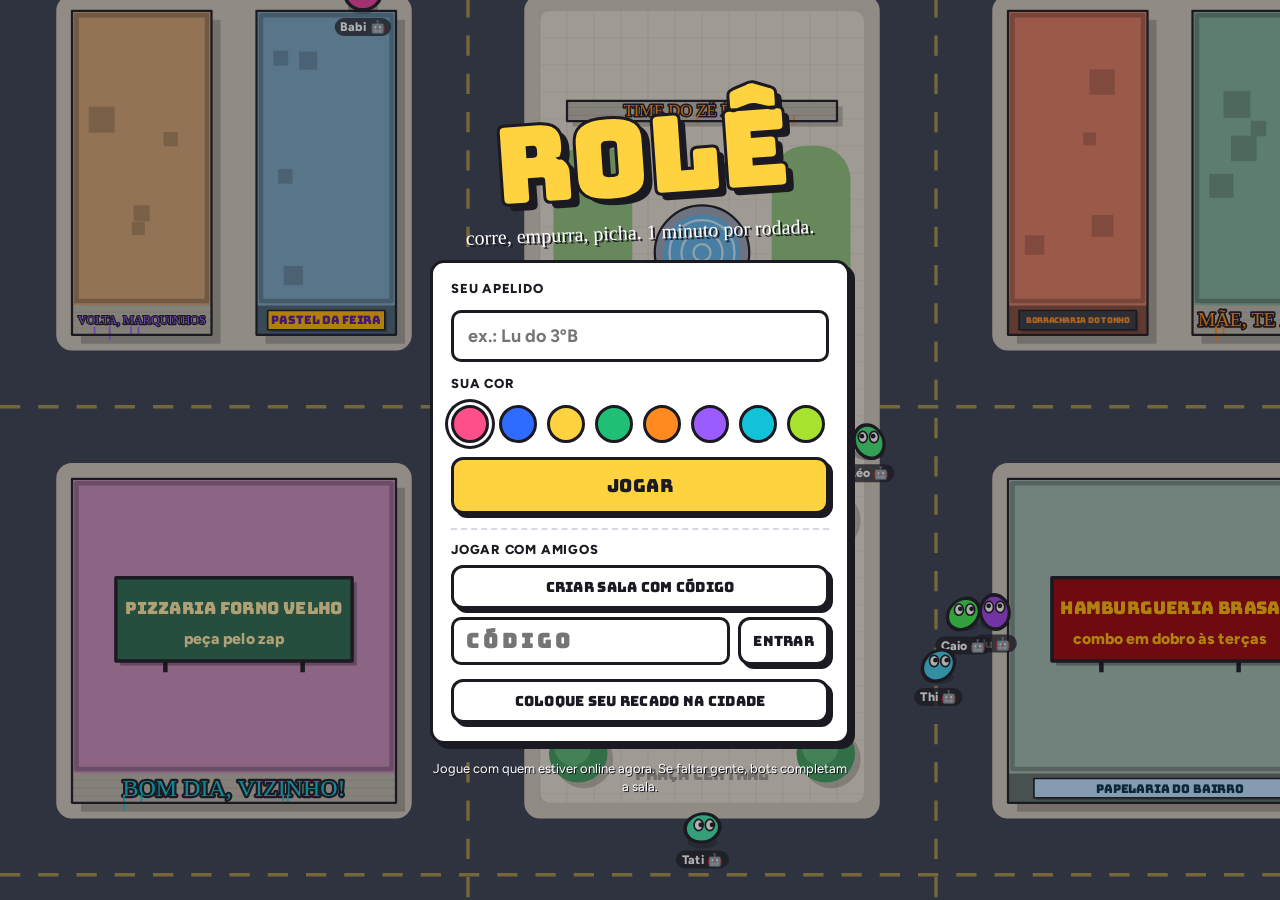
==== commit 2bd753fb: "Salas de 15 jogadores e sala de amigos com código Cidade 4x5 para 15 por sala, pontuação e rodízio a" ====
--- a/role/public/index.html
+++ b/role/public/index.html
@@ -74,7 +74,7 @@
 .fine{font-size:13px;color:var(--paper);text-align:center;line-height:1.4;text-shadow:1px 1px 0 var(--ink);margin:0}
 
 /* matchmaking */
-.dots{display:grid;grid-template-columns:repeat(10,minmax(0,1fr));gap:6px}
+.dots{display:grid;grid-template-columns:repeat(5,minmax(0,44px));justify-content:center;gap:10px}
 .dots i{aspect-ratio:1;border-radius:50%;border:2px dashed var(--line)}
 .dots i.on{border:2px solid var(--ink);animation:pop .2s ease-out}
 .dots i.me{box-shadow:0 0 0 2px var(--paper),0 0 0 4px var(--ink)}
@@ -164,6 +164,17 @@
 .screen.peek .card{padding:14px;gap:8px}
 body.spectating #dash,body.spectating #hint{display:none}
 
+/* sala de amigos */
+.friends{display:flex;flex-direction:column;gap:8px;padding-top:4px;border-top:2px dashed var(--line)}
+.friends .lbl{font-weight:800;font-size:13px;letter-spacing:.06em;text-transform:uppercase;margin-top:8px}
+#codeForm{gap:8px}
+#codeForm input{font-family:var(--display);font-size:20px;letter-spacing:.2em;text-transform:uppercase;padding:8px 12px}
+#codeForm .btn{flex:none;width:auto}
+.codeRow{display:flex;align-items:center;gap:12px}
+.code{flex:1;min-width:0;font-family:var(--display);font-size:clamp(30px,10vw,42px);letter-spacing:.14em;line-height:1}
+.codeRow .btn{width:auto;flex:none}
+.wait{margin:0;font-weight:700;color:var(--muted);line-height:1.4}
+
 /* cartão de rodada */
 #card{position:fixed;inset:0;z-index:15;display:flex;align-items:center;justify-content:center;pointer-events:none;
   padding-left:max(16px,env(safe-area-inset-left,0px));padding-right:max(16px,env(safe-area-inset-right,0px))}
@@ -234,6 +245,11 @@
       <label class="lbl">Sua cor</label>
       <div class="swatches" id="swatches"></div>
       <button class="btn" id="play">JOGAR</button>
+      <div class="friends" id="friendsBox">
+        <div class="lbl">Jogar com amigos</div>
+        <button class="btn alt small" id="mkRoom">Criar sala com código</button>
+        <form class="row" id="codeForm"><input type="text" id="codeIn" maxlength="5" placeholder="CÓDIGO" autocomplete="off" autocapitalize="characters" aria-label="Código da sala"><button class="btn alt small" type="submit">Entrar</button></form>
+      </div>
       <button class="btn alt small" id="openAds">Coloque seu recado na cidade</button>
     </div>
     <p class="fine" id="lobbyNote">Jogue com quem estiver online agora. Se faltar gente, bots completam a sala.</p>
@@ -245,7 +261,7 @@
   <div class="panel">
     <div class="sticker card">
       <h2 id="mmTitle">Procurando sala…</h2>
-      <div class="mmRow"><span id="mmLast">&nbsp;</span><span><b id="mmN">0</b>/50</span></div>
+      <div class="mmRow"><span id="mmLast">&nbsp;</span><span><b id="mmN">0</b>/<span id="mmT">15</span></span></div>
       <div class="dots" id="dots"></div>
       <p id="mmNote">Pouca gente online agora. Completamos a sala com bots, e eles saem quando alguém entra.</p>
     </div>
@@ -268,6 +284,21 @@
       </div>
       <button class="btn alt small" id="quit">Sair</button>
       <input type="text" id="shareTxt" readonly hidden aria-label="Texto pra compartilhar">
+    </div>
+  </div>
+</section>
+
+<!-- SALA DE AMIGOS -->
+<section class="screen peek" id="friends" hidden>
+  <div class="panel">
+    <div class="sticker card">
+      <div class="eyebrow">Sala dos amigos · passe o código</div>
+      <div class="codeRow"><span class="code" id="fCode">-----</span><button class="btn small" id="fShare" type="button">Compartilhar</button></div>
+      <p id="fPeople">Só você por enquanto.</p>
+      <button class="btn pink" id="fStart" type="button">COMEÇAR PARTIDA</button>
+      <p class="wait" id="fWait" hidden>Esperando quem criou a sala começar. Enquanto isso, dá pra andar pela cidade.</p>
+      <input type="text" id="fShareTxt" readonly hidden aria-label="Convite pra copiar">
+      <button class="btn alt small" id="fLeave" type="button">Sair da sala</button>
     </div>
   </div>
 </section>
